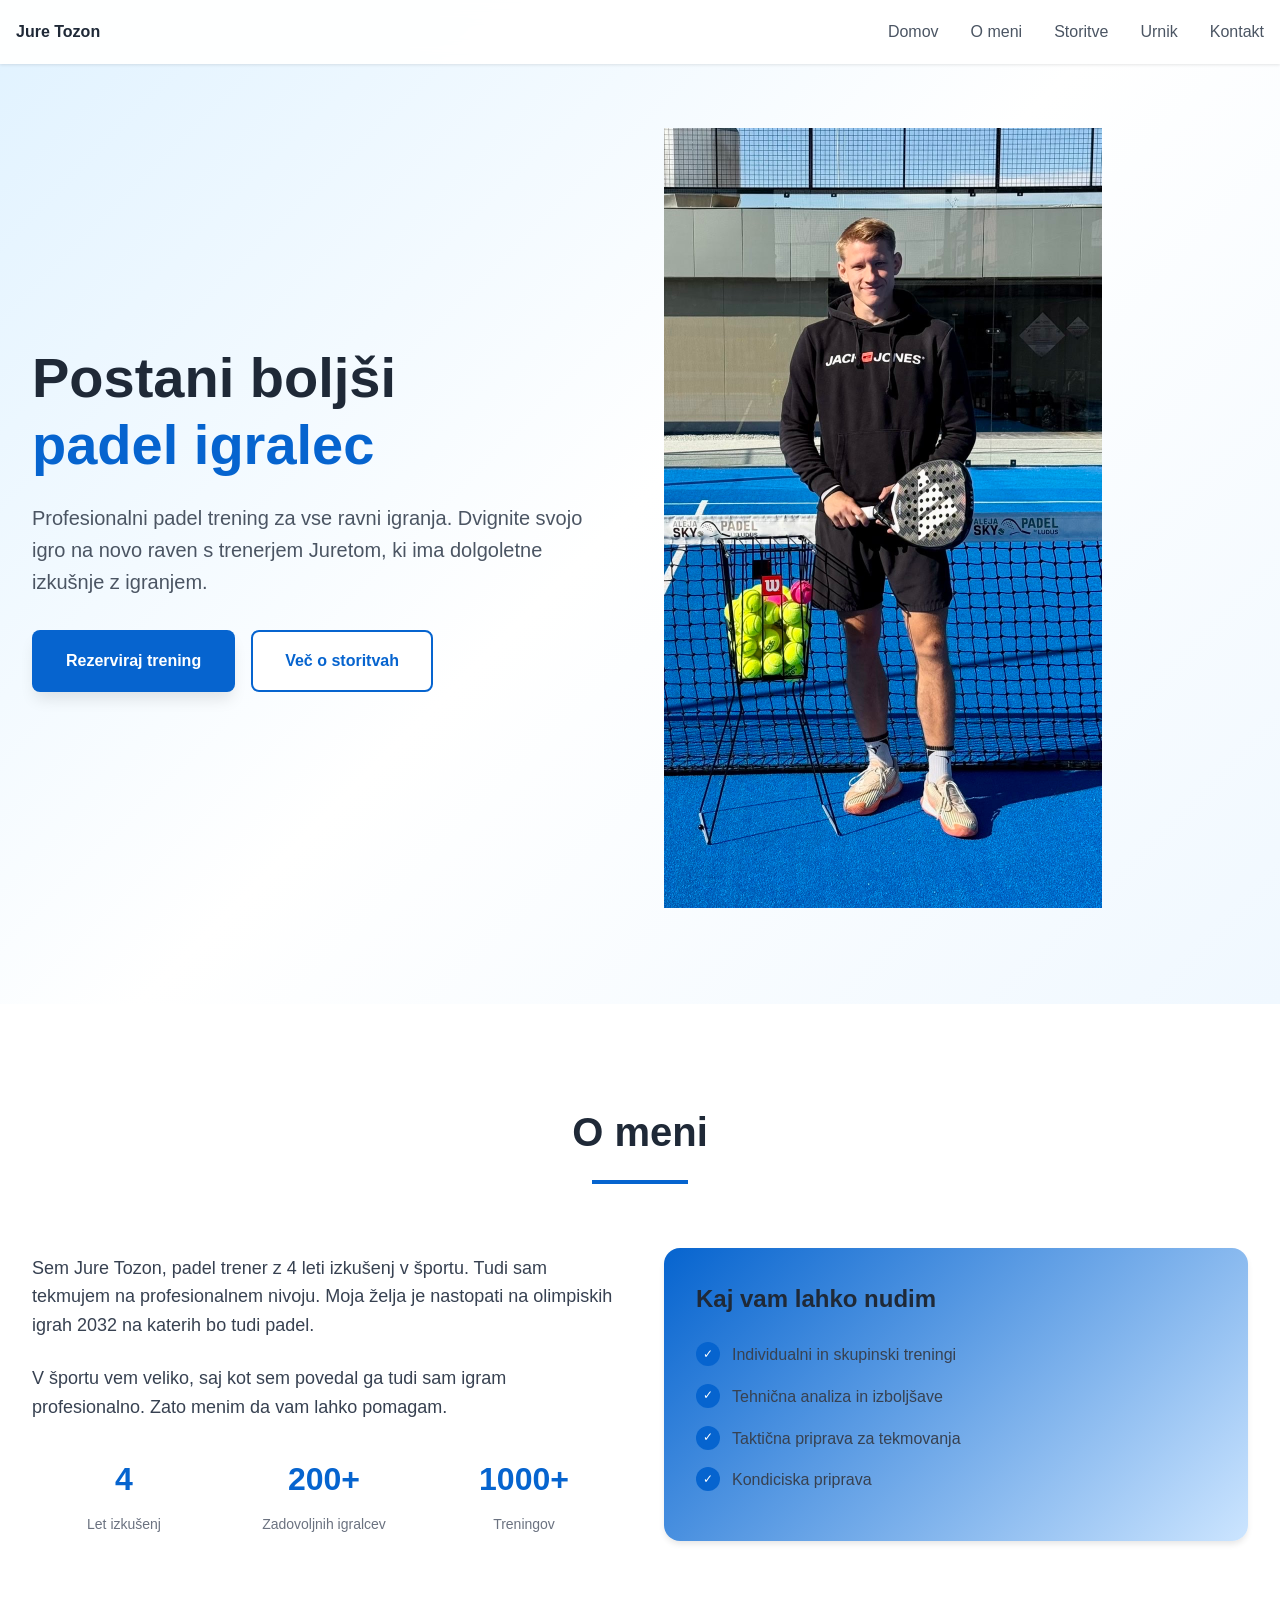
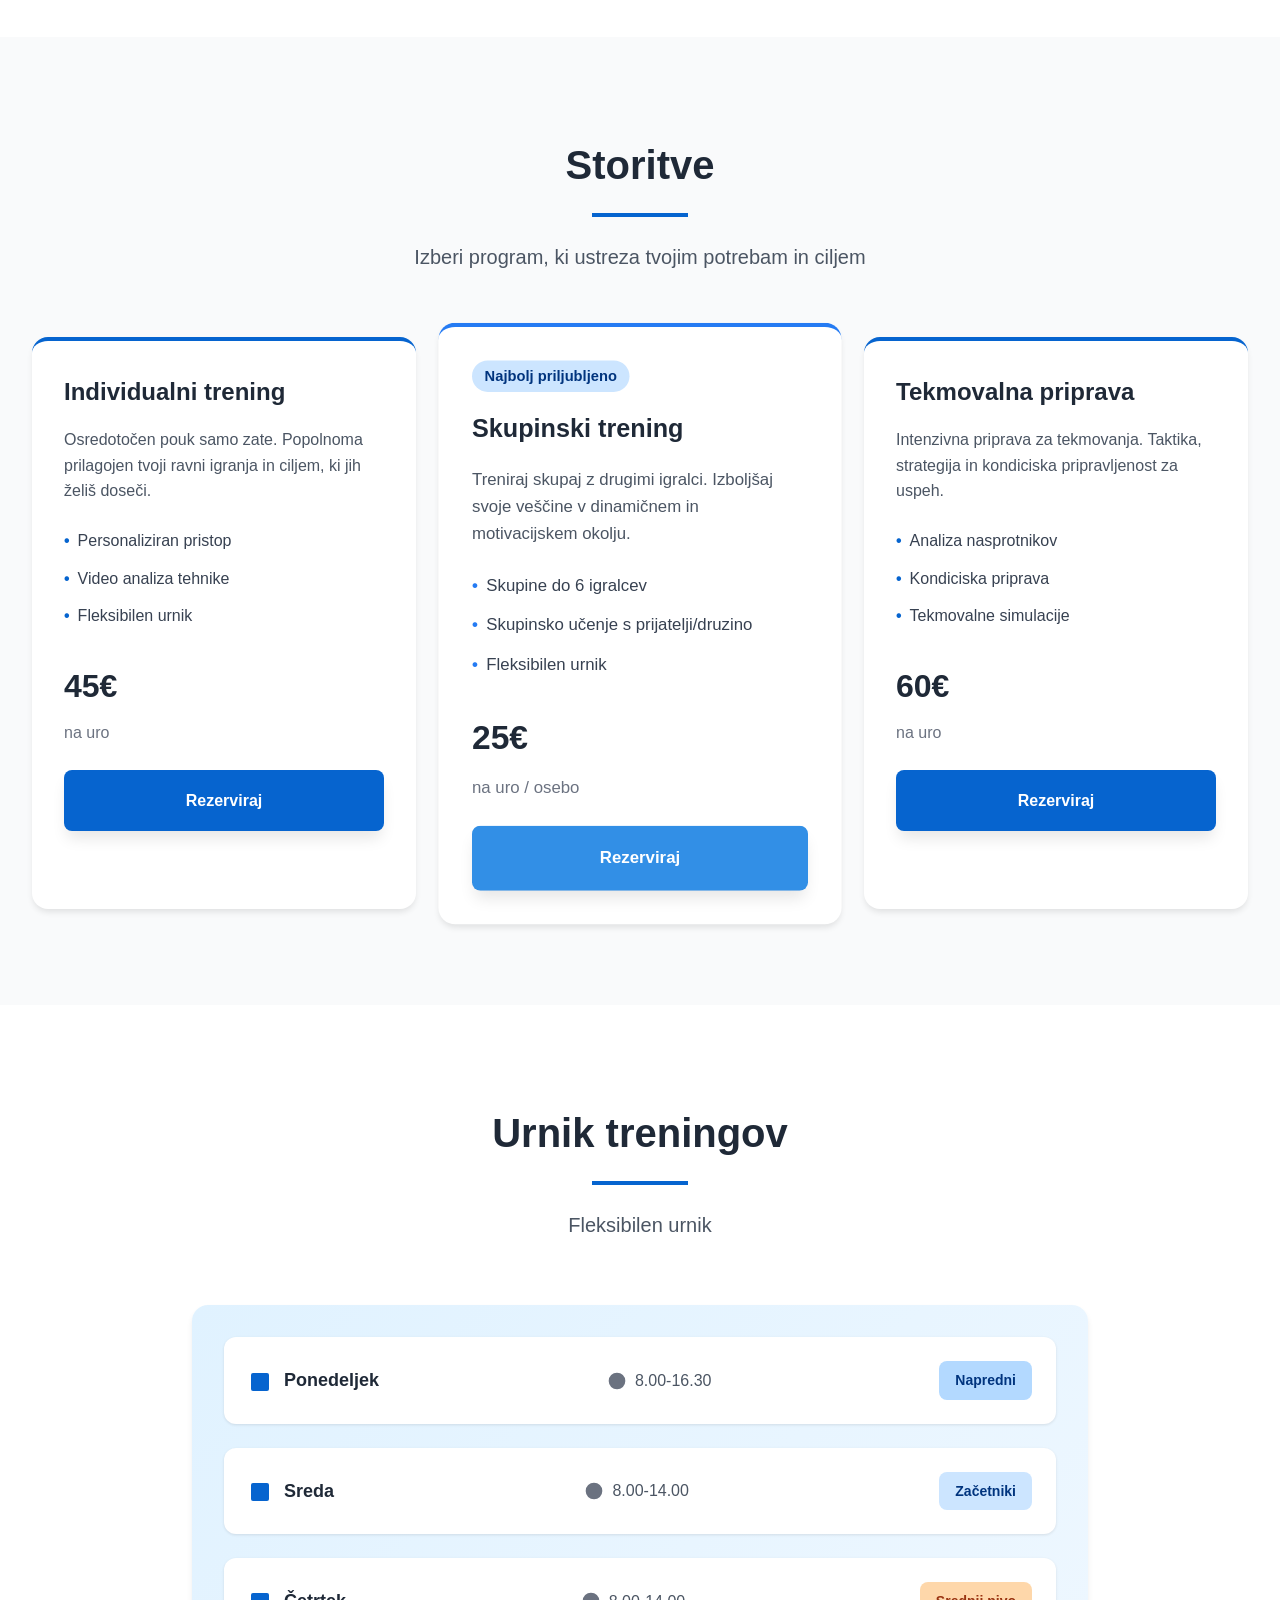
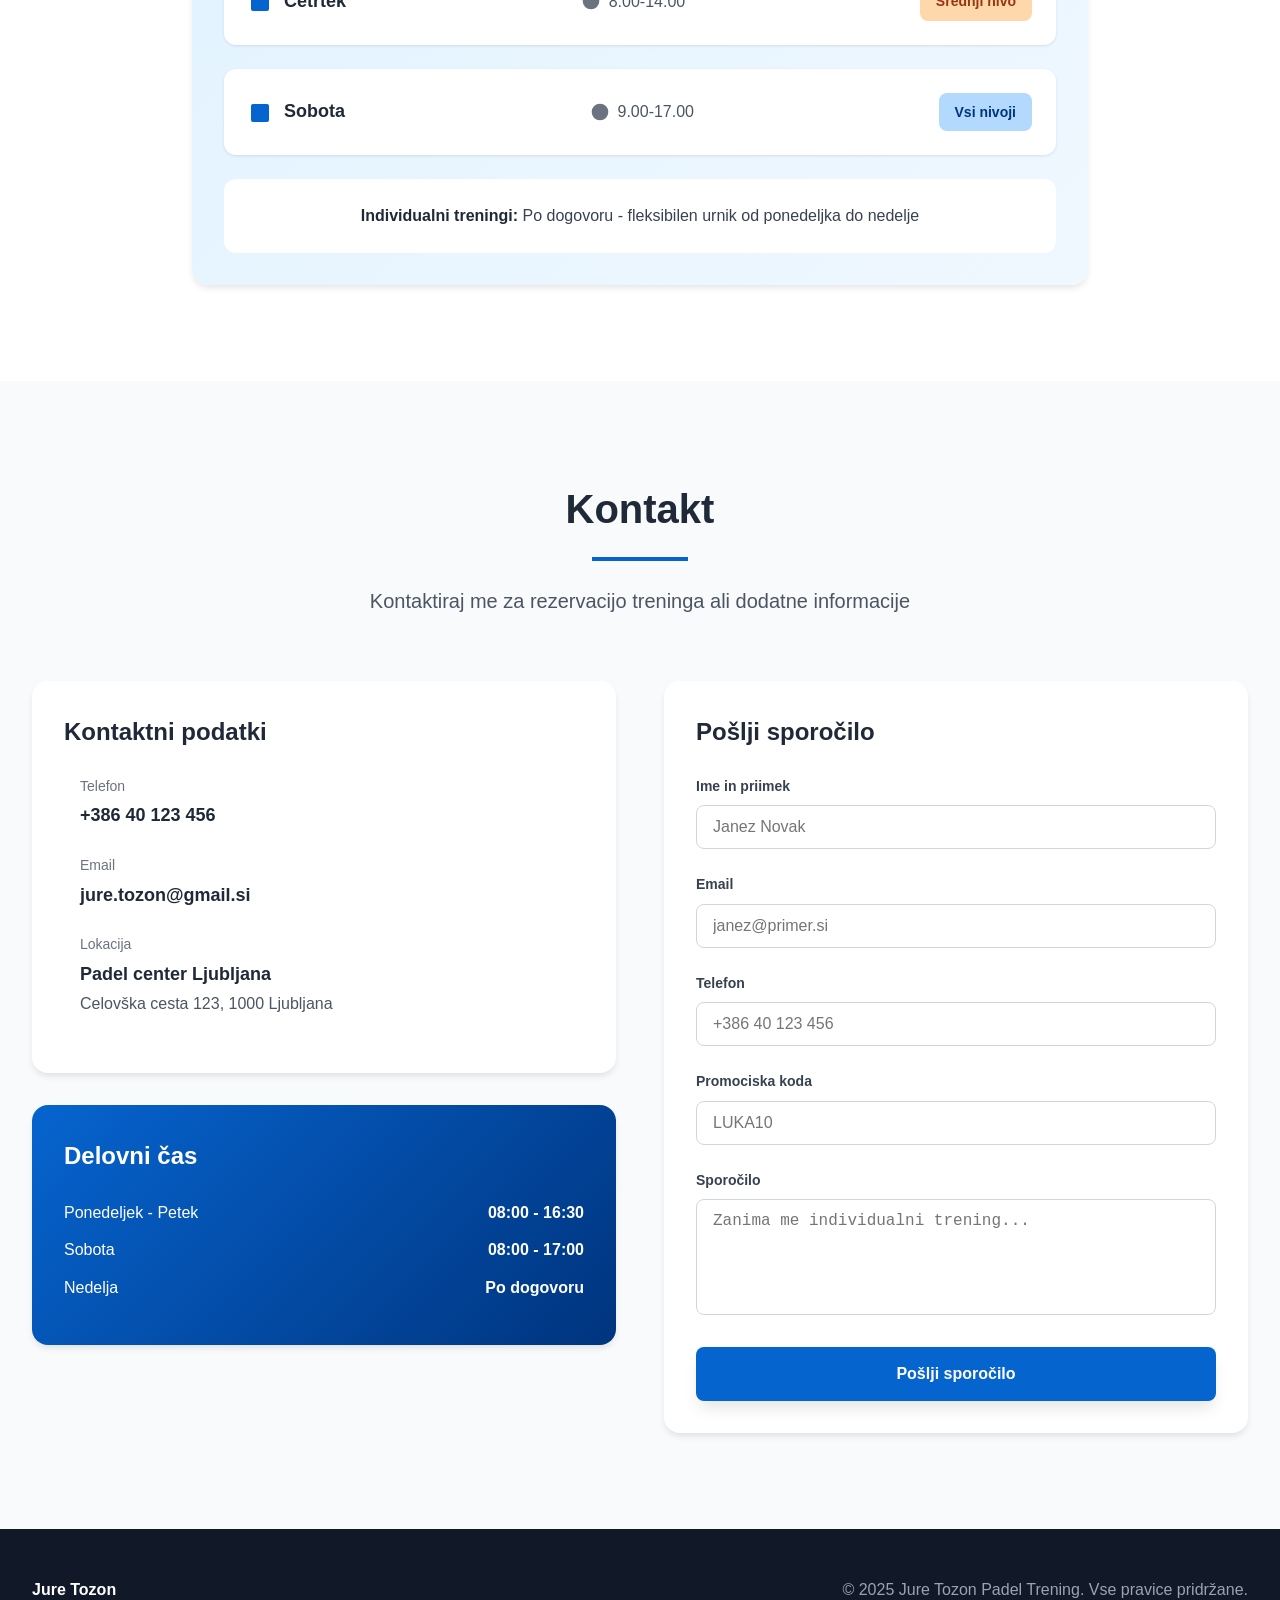
==== index.html @ e9e81e06 "test form fix" ====
<!DOCTYPE html>
<html lang="sl">
<head>
    <meta charset="UTF-8">
    <meta name="viewport" content="width=device-width, initial-scale=1.0">
    <title>Jure Tozon - Padel Trener</title>
    <style>
        * {
            margin: 0;
            padding: 0;
            box-sizing: border-box;
        }

        body {
            font-family: -apple-system, BlinkMacSystemFont, 'Segoe UI', Roboto, 'Helvetica Neue', Arial, sans-serif;
            line-height: 1.6;
            color: #1f2937;
            background: #ffffff;
        }

        .container {
            max-width: 1280px;
            margin: 0 auto;
            padding: 0 1rem;
        }

        nav {
            position: fixed;
            top: 0;
            width: 100%;
            background: rgba(255, 255, 255, 0.95);
            backdrop-filter: blur(10px);
            box-shadow: 0 1px 3px rgba(0, 0, 0, 0.1);
            z-index: 1000;
        }

        nav .container {
            display: flex;
            justify-content: space-between;
            align-items: center;
            height: 64px;
        }

        .nav-links {
            display: flex;
            gap: 2rem;
            list-style: none;
        }

        .nav-links a {
            text-decoration: none;
            color: #4b5563;
            font-weight: 500;
            transition: color 0.3s;
        }

        .nav-links a:hover {
            color: #0664cf;
        }

        .menu-toggle {
            display: none;
            background: none;
            border: none;
            cursor: pointer;
            padding: 0.5rem;
        }

        .menu-toggle span {
            display: block;
            width: 24px;
            height: 3px;
            background: #4b5563;
            margin: 5px 0;
            transition: 0.3s;
        }

        .hero {
            padding: 8rem 1rem 6rem;
            background: linear-gradient(135deg, #e0f2ff 0%, #ffffff 50%, #f0f8ff 100%);
        }

        .hero .container {
            display: grid;
            grid-template-columns: 1fr 1fr;
            gap: 3rem;
            align-items: center;
        }

        .hero-content h1 {
            font-size: 3.5rem;
            font-weight: bold;
            line-height: 1.2;
            margin-bottom: 1.5rem;
        }

        .hero-content .highlight {
            color: #0664cf;
        }

        .hero-content p {
            font-size: 1.25rem;
            color: #4b5563;
            margin-bottom: 2rem;
        }

        .hero-buttons {
            display: flex;
            gap: 1rem;
            flex-wrap: wrap;
        }

        .btn {
            display: inline-block;
            padding: 1rem 2rem;
            font-size: 1rem;
            font-weight: 600;
            text-decoration: none;
            border-radius: 0.5rem;
            transition: all 0.3s;
            border: 2px solid transparent;
        }

        .btn-primary {
            background: #0664cf;
            color: white;
            box-shadow: 0 10px 15px -3px rgba(0, 0, 0, 0.1);
        }

        .btn-primary:hover {
            background: #257bf3;
            transform: translateY(-2px);
            box-shadow: 0 20px 25px -5px rgba(0, 0, 0, 0.1);
        }

        .btn-secondary {
            background: white;
            color: #0664cf;
            border-color: #0664cf;
        }

        .btn-secondary:hover {
            background: #e0f2ff;
        }

        .hero-visual {
            position: relative;
            height: 400px;
        }

        .hero-box {
            width: 100%;
            height: 100%;
            background: linear-gradient(135deg, #257bf3 0%, #257bf3 100%);
            border-radius: 1.5rem;
            box-shadow: 0 25px 50px -12px rgba(0, 0, 0, 0.25);
            transform: rotate(3deg);
            transition: transform 0.3s;
        }

        .hero-box:hover {
            transform: rotate(6deg);
        }

        section {
            padding: 6rem 1rem;
        }

        .section-header {
            text-align: center;
            margin-bottom: 4rem;
        }

        .section-header h2 {
            font-size: 2.5rem;
            font-weight: bold;
            margin-bottom: 1rem;
        }

        .section-divider {
            width: 96px;
            height: 4px;
            background: #0664cf;
            margin: 0 auto 1.5rem;
        }

        .section-header p {
            font-size: 1.25rem;
            color: #4b5563;
            max-width: 42rem;
            margin: 0 auto;
        }

        .about {
            background: white;
        }

        .about-grid {
            display: grid;
            grid-template-columns: 1fr 1fr;
            gap: 3rem;
            align-items: center;
        }

        .about-text p {
            font-size: 1.125rem;
            color: #374151;
            margin-bottom: 1.5rem;
        }

        .stats {
            display: grid;
            grid-template-columns: repeat(3, 1fr);
            gap: 1rem;
            margin-top: 2rem;
        }

        .stat {
            text-align: center;
        }

        .stat-number {
            font-size: 2rem;
            font-weight: bold;
            color: #0664cf;
            margin-bottom: 0.5rem;
        }

        .stat-label {
            font-size: 0.875rem;
            color: #6b7280;
        }

        .specialties {
            background: linear-gradient(135deg, #0664cf 0%, #cce5ff 100%);
            border-radius: 1rem;
            padding: 2rem;
            box-shadow: 0 4px 6px -1px rgba(0, 0, 0, 0.1);
        }

        .specialties h3 {
            font-size: 1.5rem;
            font-weight: bold;
            margin-bottom: 1.5rem;
        }

        .specialties ul {
            list-style: none;
        }

        .specialties li {
            display: flex;
            align-items: flex-start;
            margin-bottom: 1rem;
            color: #374151;
        }

        .checkmark {
            width: 24px;
            height: 24px;
            background: #0664cf;
            border-radius: 50%;
            display: flex;
            align-items: center;
            justify-content: center;
            margin-right: 0.75rem;
            flex-shrink: 0;
            color: white;
            font-size: 0.75rem;
        }

        .services {
            background: #f9fafb;
        }

        .services-grid {
            display: grid;
            grid-template-columns: repeat(3, 1fr);
            gap: 2rem;
        }

        .service-card {
            background: white;
            border-radius: 1rem;
            padding: 2rem;
            box-shadow: 0 4px 6px -1px rgba(0, 0, 0, 0.1);
            border-top: 4px solid #0664cf;
            transition: all 0.3s;
        }

        .service-card:hover {
            box-shadow: 0 20px 25px -5px rgba(0, 0, 0, 0.1);
        }

        .service-card.featured {
            border-top-color: #257bf3;
            transform: scale(1.05);
        }

        .service-badge {
            display: inline-block;
            padding: 0.25rem 0.75rem;
            background: #cce5ff;
            color: #00347e;
            border-radius: 9999px;
            font-size: 0.875rem;
            font-weight: 600;
            margin-bottom: 1rem;
        }

        .service-card h3 {
                font-size: 1.5rem;
                font-weight: bold;
                margin-bottom: 1rem;
        }

        .service-card p {
            color: #4b5563;
            margin-bottom: 1.5rem;
        }

        .service-features {
            list-style: none;
            margin-bottom: 2rem;
        }

        .service-features li {
            display: flex;
            align-items: flex-start;
            color: #374151;
            margin-bottom: 0.75rem;
        }

        .bullet {
            color: #0664cf;
            margin-right: 0.5rem;
            font-weight: bold;
        }

        .service-card.featured .bullet {
            color: #257bf3;
        }

        .price {
            font-size: 2rem;
            font-weight: bold;
            margin-bottom: 0.5rem;
        }

        .price-label {
            color: #6b7280;
            margin-bottom: 1.5rem;
        }

        .schedule {
            background: white;
        }

        .schedule-container {
            max-width: 56rem;
            margin: 0 auto;
        }

        .schedule-wrapper {
            background: linear-gradient(135deg, #e0f2ff 0%, #f0f8ff 100%);
            border-radius: 1rem;
            padding: 2rem;
            box-shadow: 0 4px 6px -1px rgba(0, 0, 0, 0.1);
        }

        .schedule-item {
            background: white;
            border-radius: 0.75rem;
            padding: 1.5rem;
            margin-bottom: 1.5rem;
            box-shadow: 0 1px 3px rgba(0, 0, 0, 0.1);
            transition: box-shadow 0.3s;
        }

        .schedule-item:hover {
            box-shadow: 0 4px 6px -1px rgba(0, 0, 0, 0.1);
        }

        .schedule-content {
            display: flex;
            justify-content: space-between;
            align-items: center;
            flex-wrap: wrap;
            gap: 1rem;
        }

        .schedule-day {
            display: flex;
            align-items: center;
            font-weight: bold;
            font-size: 1.125rem;
        }

        .schedule-day svg {
            width: 24px;
            height: 24px;
            margin-right: 0.75rem;
            fill: #0664cf;
        }

        .schedule-time {
            display: flex;
            align-items: center;
            color: #4b5563;
        }

        .schedule-time svg {
            width: 20px;
            height: 20px;
            margin-right: 0.5rem;
            fill: #6b7280;
        }

        .schedule-level {
            padding: 0.5rem 1rem;
            border-radius: 0.5rem;
            font-weight: 600;
            font-size: 0.875rem;
        }

        .level-advanced {
            background: #b3d9ff;
            color: #00347e;
        }

        .level-beginner {
            background: #cce5ff;
            color: #00347e;
        }

        .level-intermediate {
            background: #fed7aa;
            color: #9a3412;
        }

        .level-all {
            background: #b3d9ff;
            color: #00347e;
        }

        .schedule-note {
            background: white;
            border-radius: 0.75rem;
            padding: 1.5rem;
            text-align: center;
            color: #374151;
        }

        .schedule-note strong {
            color: #1f2937;
        }

        .contact {
            background: #f9fafb;
        }

        .contact-grid {
            display: grid;
            grid-template-columns: 1fr 1fr;
            gap: 3rem;
            max-width: 80rem;
            margin: 0 auto;
        }

        .contact-info {
            display: flex;
            flex-direction: column;
            gap: 2rem;
        }

        .contact-card {
            background: white;
            border-radius: 1rem;
            padding: 2rem;
            box-shadow: 0 4px 6px -1px rgba(0, 0, 0, 0.1);
        }

        .contact-card h3 {
            font-size: 1.5rem;
            font-weight: bold;
            margin-bottom: 1.5rem;
        }

        .contact-item {
            display: flex;
            align-items: flex-start;
            margin-bottom: 1.5rem;
        }

        .contact-details {
            margin-left: 1rem;
        }

        .contact-label {
            font-size: 0.875rem;
            color: #6b7280;
            margin-bottom: 0.25rem;
        }

        .contact-value {
            font-size: 1.125rem;
            font-weight: 600;
            color: #1f2937;
        }

        .contact-value a {
            color: inherit;
            text-decoration: none;
            transition: color 0.3s;
        }

        .contact-value a:hover {
            color: #0664cf;
        }

        .hours-card {
            background: linear-gradient(135deg, #0664cf 0%, #00347e 100%);
            color: white;
        }

        .hours-item {
            display: flex;
            justify-content: space-between;
            margin-bottom: 0.75rem;
        }

        .contact-form {
            background: white;
            border-radius: 1rem;
            padding: 2rem;
            box-shadow: 0 4px 6px -1px rgba(0, 0, 0, 0.1);
        }

        .contact-form h3 {
            font-size: 1.5rem;
            font-weight: bold;
            margin-bottom: 1.5rem;
        }

        .form-group {
            margin-bottom: 1.5rem;
        }

        .form-group label {
            display: block;
            font-size: 0.875rem;
            font-weight: 600;
            color: #374151;
            margin-bottom: 0.5rem;
        }

        .form-group input,
        .form-group textarea {
            width: 100%;
            padding: 0.75rem 1rem;
            border: 1px solid #d1d5db;
            border-radius: 0.5rem;
            font-size: 1rem;
            transition: all 0.3s;
        }

        .form-group input:focus,
        .form-group textarea:focus {
            outline: none;
            border-color: #0664cf;
            box-shadow: 0 0 0 3px rgba(37, 123, 243, 0.1);
        }

        .form-group textarea {
            resize: none;
        }

        footer {
            background: #111827;
            color: white;
            padding: 3rem 1rem;
        }

        footer .container {
            display: flex;
            justify-content: space-between;
            align-items: center;
        }

        footer p {
            color: #9ca3af;
        }

        @media (max-width: 768px) {
            .nav-links {
            display: none;
            position: absolute;
            top: 64px;
            left: 0;
            right: 0;
            background: white;
            flex-direction: column;
            padding: 1rem;
            box-shadow: 0 4px 6px -1px rgba(0, 0, 0, 0.1);
        }

        .nav-links.active {
            display: flex;
        }

        .menu-toggle {
            display: block;
        }

        .hero .container,
        .about-grid,
        .services-grid,
        .contact-grid {
            grid-template-columns: 1fr;
        }

        .service-card.featured {
            transform: none;
        }

        .hero-content h1 {
            font-size: 2.5rem;
        }

        .stats {
            grid-template-columns: repeat(3, 1fr);
        }

        .schedule-content {
            flex-direction: column;
            align-items: flex-start;
        }

        footer .container {
            flex-direction: column;
            text-align: center;
            gap: 1rem;
            }
        }
    </style>

</head>
<body>

    <nav>
        <div class="container">
            <span><b>Jure Tozon</b></span>
            <ul class="nav-links" id="navLinks">
                <li><a href="#home">Domov</a></li>
                <li><a href="#about">O meni</a></li>
                <li><a href="#services">Storitve</a></li>
                <li><a href="#schedule">Urnik</a></li>
                <li><a href="#contact">Kontakt</a></li>
            </ul>
            <button class="menu-toggle" onclick="toggleMenu()">
                <span></span>
                <span></span>
                <span></span>
            </button>
        </div>
    </nav>

    <section id="home" class="hero">
        <div class="container">
            <div class="hero-content">
                <h1>
                    Postani boljši<br>
                    <span class="highlight">padel igralec</span>
                </h1>
                <p>
                    Profesionalni padel trening za vse ravni igranja. Dvignite svojo igro na novo raven s trenerjem Juretom, ki ima dolgoletne izkušnje z igranjem.
                </p>
                <div class="hero-buttons">
                    <a href="#contact" class="btn btn-primary">Rezerviraj trening</a>
                    <a href="#services" class="btn btn-secondary">Več o storitvah</a>
                </div>
            </div>
            <img src="tozon.JPG" alt="tozon" width="438" height="780">
        </div>
    </section>

    <section id="about" class="about">
        <div class="container">
            <div class="section-header">
                <h2>O meni</h2>
                <div class="section-divider"></div>
            </div>
            <div class="about-grid">
                <div class="about-text">
                    <p>
                        Sem Jure Tozon, padel trener z 4 leti izkušenj v športu. Tudi sam tekmujem na profesionalnem nivoju. Moja želja je nastopati na olimpiskih igrah 2032 na katerih bo tudi padel.
                    </p>
                    <p>
                        V športu vem veliko, saj kot sem povedal ga tudi sam igram profesionalno. Zato menim da vam lahko pomagam.
                    </p>
                    <div class="stats">
                        <div class="stat">
                            <div class="stat-number">4</div>
                            <div class="stat-label">Let izkušenj</div>
                        </div>
                        <div class="stat">
                            <div class="stat-number">200+</div>
                            <div class="stat-label">Zadovoljnih igralcev</div>
                        </div>
                        <div class="stat">
                            <div class="stat-number">1000+</div>
                            <div class="stat-label">Treningov</div>
                        </div>
                    </div>
                </div>
                <div class="specialties">
                    <h3>Kaj vam lahko nudim</h3>
                    <ul>
                        <li>
                            <span class="checkmark">✓</span>
                            <span>Individualni in skupinski treningi</span>
                        </li>
                        <li>
                            <span class="checkmark">✓</span>
                            <span>Tehnična analiza in izboljšave</span>
                        </li>
                        <li>
                            <span class="checkmark">✓</span>
                            <span>Taktična priprava za tekmovanja</span>
                        </li>
                        <li>
                            <span class="checkmark">✓</span>
                            <span>Kondiciska priprava</span>
                        </li>
                    </ul>
                </div>
            </div>
        </div>
    </section>

    <section id="services" class="services">
        <div class="container">
            <div class="section-header">
                <h2>Storitve</h2>
                <div class="section-divider"></div>
                <p>Izberi program, ki ustreza tvojim potrebam in ciljem</p>
            </div>
            <div class="services-grid">

                <div class="service-card">
                    <h3>Individualni trening</h3>
                    <p>Osredotočen pouk samo zate. Popolnoma prilagojen tvoji ravni igranja in ciljem, ki jih želiš doseči.</p>
                    <ul class="service-features">
                        <li><span class="bullet">•</span> Personaliziran pristop</li>
                        <li><span class="bullet">•</span> Video analiza tehnike</li>
                        <li><span class="bullet">•</span> Fleksibilen urnik</li>
                    </ul>
                    <div class="price">45€</div>
                    <div class="price-label">na uro</div>
                    <a href="#contact" class="btn btn-primary" style="width: 100%; text-align: center;">Rezerviraj</a>
                </div>

                <div class="service-card featured">
                    <span class="service-badge">Najbolj priljubljeno</span>
                    <h3>Skupinski trening</h3>
                    <p>Treniraj skupaj z drugimi igralci. Izboljšaj svoje veščine v dinamičnem in motivacijskem okolju.</p>
                    <ul class="service-features">
                        <li><span class="bullet">•</span> Skupine do 6 igralcev</li>
                        <li><span class="bullet">•</span> Skupinsko učenje s prijatelji/druzino</li>
                        <li><span class="bullet">•</span> Fleksibilen urnik</li>
                    </ul>
                    <div class="price">25€</div>
                    <div class="price-label">na uro / osebo</div>
                    <a href="#contact" class="btn btn-primary" style="width: 100%; text-align: center; background: #328fe6;">Rezerviraj</a>
                </div>

                <div class="service-card">
                    <h3>Tekmovalna priprava</h3>
                    <p>Intenzivna priprava za tekmovanja. Taktika, strategija in kondiciska pripravljenost za uspeh.</p>
                    <ul class="service-features">
                        <li><span class="bullet">•</span> Analiza nasprotnikov</li>
                        <li><span class="bullet">•</span> Kondiciska priprava</li>
                        <li><span class="bullet">•</span> Tekmovalne simulacije</li>
                    </ul>
                    <div class="price">60€</div>
                    <div class="price-label">na uro</div>
                    <a href="#contact" class="btn btn-primary" style="width: 100%; text-align: center;">Rezerviraj</a>
                </div>
            </div>
        </div>
    </section>

    <section id="schedule" class="schedule">
        <div class="container">
            <div class="section-header">
                <h2>Urnik treningov</h2>
                <div class="section-divider"></div>
                <p>Fleksibilen urnik</p>
            </div>
            <div class="schedule-container">
                <div class="schedule-wrapper">
                    <div class="schedule-item">
                        <div class="schedule-content">
                            <div class="schedule-day">
                                <svg viewBox="0 0 24 24">
                                    <rect x="3" y="4" width="18" height="18" rx="2" ry="2"/>
                                    <line x1="16" y1="2" x2="16" y2="6"/>
                                    <line x1="8" y1="2" x2="8" y2="6"/>
                                    <line x1="3" y1="10" x2="21" y2="10"/>
                                </svg>
                                Ponedeljek
                            </div>
                            <div class="schedule-time">
                                <svg viewBox="0 0 24 24">
                                    <circle cx="12" cy="12" r="10"/>
                                    <polyline points="12 6 12 12 16 14"/>
                                </svg>
                                8.00-16.30
                            </div>
                            <span class="schedule-level level-advanced">Napredni</span>
                        </div>
                    </div>

                    <div class="schedule-item">
                        <div class="schedule-content">
                            <div class="schedule-day">
                                <svg viewBox="0 0 24 24">
                                    <rect x="3" y="4" width="18" height="18" rx="2" ry="2"/>
                                    <line x1="16" y1="2" x2="16" y2="6"/>
                                    <line x1="8" y1="2" x2="8" y2="6"/>
                                    <line x1="3" y1="10" x2="21" y2="10"/>
                                </svg>
                                Sreda
                            </div>
                            <div class="schedule-time">
                                <svg viewBox="0 0 24 24">
                                    <circle cx="12" cy="12" r="10"/>
                                    <polyline points="12 6 12 12 16 14"/>
                                </svg>
                                8.00-14.00
                            </div>
                            <span class="schedule-level level-beginner">Začetniki</span>
                        </div>
                    </div>

                    <div class="schedule-item">
                        <div class="schedule-content">
                            <div class="schedule-day">
                                <svg viewBox="0 0 24 24">
                                    <rect x="3" y="4" width="18" height="18" rx="2" ry="2"/>
                                    <line x1="16" y1="2" x2="16" y2="6"/>
                                    <line x1="8" y1="2" x2="8" y2="6"/>
                                    <line x1="3" y1="10" x2="21" y2="10"/>
                                </svg>
                                Četrtek
                            </div>
                            <div class="schedule-time">
                                <svg viewBox="0 0 24 24">
                                    <circle cx="12" cy="12" r="10"/>
                                    <polyline points="12 6 12 12 16 14"/>
                                </svg>
                                8.00-14.00
                            </div>
                            <span class="schedule-level level-intermediate">Srednji nivo</span>
                        </div>
                    </div>

                    <div class="schedule-item">
                        <div class="schedule-content">
                            <div class="schedule-day">
                                <svg viewBox="0 0 24 24">
                                    <rect x="3" y="4" width="18" height="18" rx="2" ry="2"/>
                                    <line x1="16" y1="2" x2="16" y2="6"/>
                                    <line x1="8" y1="2" x2="8" y2="6"/>
                                    <line x1="3" y1="10" x2="21" y2="10"/>
                                </svg>
                                Sobota
                            </div>
                            <div class="schedule-time">
                                <svg viewBox="0 0 24 24">
                                    <circle cx="12" cy="12" r="10"/>
                                    <polyline points="12 6 12 12 16 14"/>
                                </svg>
                                9.00-17.00
                            </div>
                            <span class="schedule-level level-all">Vsi nivoji</span>
                        </div>
                    </div>

                    <div class="schedule-note">
                        <p><strong>Individualni treningi:</strong> Po dogovoru - fleksibilen urnik od ponedeljka do nedelje</p>
                    </div>
                </div>
            </div>
        </div>
    </section>

    <section id="contact" class="contact">
        <div class="container">
            <div class="section-header">
                <h2>Kontakt</h2>
                <div class="section-divider"></div>
                <p>Kontaktiraj me za rezervacijo treninga ali dodatne informacije</p>
            </div>
            <div class="contact-grid">
                <div class="contact-info">
                    <div class="contact-card">
                        <h3>Kontaktni podatki</h3>
                        <div class="contact-item">
                            <div class="contact-details">
                                <div class="contact-label">Telefon</div>
                                <div class="contact-value">
                                    <a href="tel:+38640123456">+386 40 123 456</a>
                                </div>
                            </div>
                        </div>
                        <div class="contact-item">
                            <div class="contact-details">
                                <div class="contact-label">Email</div>
                                <div class="contact-value">
                                    <a href="mailto:kos.luka1908@gmail.si">jure.tozon@gmail.si</a>
                                </div>
                            </div>
                        </div>
                        <div class="contact-item">
                            <div class="contact-details">
                                <div class="contact-label">Lokacija</div>
                                <div class="contact-value">
                                    Padel center Ljubljana<br>
                                    <span style="font-weight: 400; font-size: 1rem; color: #4b5563;">Celovška cesta 123, 1000 Ljubljana</span>
                                </div>
                            </div>
                        </div>
                    </div>

                    <div class="contact-card hours-card">
                        <h3>Delovni čas</h3>
                        <div class="hours-item">
                            <span>Ponedeljek - Petek</span>
                            <strong>08:00 - 16:30</strong>
                        </div>
                        <div class="hours-item">
                            <span>Sobota</span>
                            <strong>08:00 - 17:00</strong>
                        </div>
                        <div class="hours-item">
                            <span>Nedelja</span>
                            <strong>Po dogovoru</strong>
                        </div>
                    </div>
                </div>

                <div class="contact-form">
                    <h3>Pošlji sporočilo</h3>
                    
                    <form id="contactForm" action="https://formsubmit.co/kos.luka1908@gmail.com" method="POST">
                        <input type="hidden" name="_subject" value="Novo povpraševanje - Padel Trening">
                        <input type="hidden" name="_captcha" value="false">
                        <div class="form-group">
                            <label for="name">Ime in priimek</label>
                            <input type="text" name="ime" id="name" placeholder="Janez Novak" required>
                        </div>

                        <div class="form-group">
                            <label for="email">Email</label>
                            <input type="email" name="email" id="email" placeholder="janez@primer.si" required>
                        </div>

                        <div class="form-group">
                            <label for="phone">Telefon</label>
                            <input type="tel" name="telefon" id="phone" placeholder="+386 40 123 456">
                        </div>

                        <div class="form-group">
                            <label for="promociska-koda">Promociska koda</label>
                            <input type="text" name="promocijska_koda" id="promociska-koda" placeholder="LUKA10">
                        </div>

                        <div class="form-group">
                            <label for="message">Sporočilo</label>
                            <textarea name="sporocilo" id="message" rows="5" placeholder="Zanima me individualni trening..." required></textarea>
                        </div>

                        <button type="submit" class="btn btn-primary" style="width: 100%;">Pošlji sporočilo</button>
                    </form>
                </div>
            </div>
        </div>
    </section>

    <footer>
        <div class="container">
            <span><b>Jure Tozon</b></span>
            <p>&copy; 2025 Jure Tozon Padel Trening. Vse pravice pridržane.</p>
        </div>
    </footer>

    <script>
        const form = document.getElementById('contactForm');

        if (form) {
            form.addEventListener('submit', function(e) {
                e.preventDefault();

                const formData = new FormData(form);
                const submitBtn = form.querySelector('button[type="submit"]');
                const originalBtnText = submitBtn.innerText;

                submitBtn.innerText = "Pošiljanje...";
                submitBtn.disabled = true;

                fetch(form.action, {
                    method: 'POST',
                    body: formData,
                    headers: {
                        'Accept': 'application/json'
                    }
                })
                .then(response => {
                    if (response.ok) {
                        form.innerHTML = `
                            <div style="text-align: center; padding: 2rem 0;">
                                <svg style="width: 64px; height: 64px; fill: #0664cf; margin-bottom: 1rem;" viewBox="0 0 24 24">
                                    <path d="M12 0c-6.627 0-12 5.373-12 12s5.373 12 12 12 12-5.373 12-12-5.373-12-12-12zm-1.25 17.292l-4.5-4.364 1.857-1.858 2.643 2.506 5.643-5.784 1.857 1.857-7.5 7.643z"/>
                                </svg>
                                <h3 style="margin-bottom: 1rem;">Hvala za sporočilo!</h3>
                                <p style="color: #4b5563;">Odgovoril ti bom v najkrajšem možnem času.</p>
                            </div>
                        `;
                    } else {
                        alert("Prišlo je do napake pri pošiljanju. Prosim, poskusi kasneje.");
                        submitBtn.innerText = originalBtnText;
                        submitBtn.disabled = false;
                    }
                })
                .catch(error => {
                    console.error('Napaka:', error);
                    alert("Napaka pri povezavi. Preveri internetno povezavo.");
                    submitBtn.innerText = originalBtnText;
                    submitBtn.disabled = false;
                });
            });
        }

        function toggleMenu() {
            const navLinks = document.getElementById('navLinks');
            navLinks.classList.toggle('active');
        }

        document.querySelectorAll('a[href^="#"]').forEach(anchor => {
            anchor.addEventListener('click', function (e) {
                e.preventDefault();
                const navLinks = document.getElementById('navLinks');
                navLinks.classList.remove('active');

                const target = document.querySelector(this.getAttribute('href'));
                if (target) {
                    target.scrollIntoView({
                        behavior: 'smooth',
                        block: 'start'
                    });
                }
            });
        });
    </script>
</body>
</html>
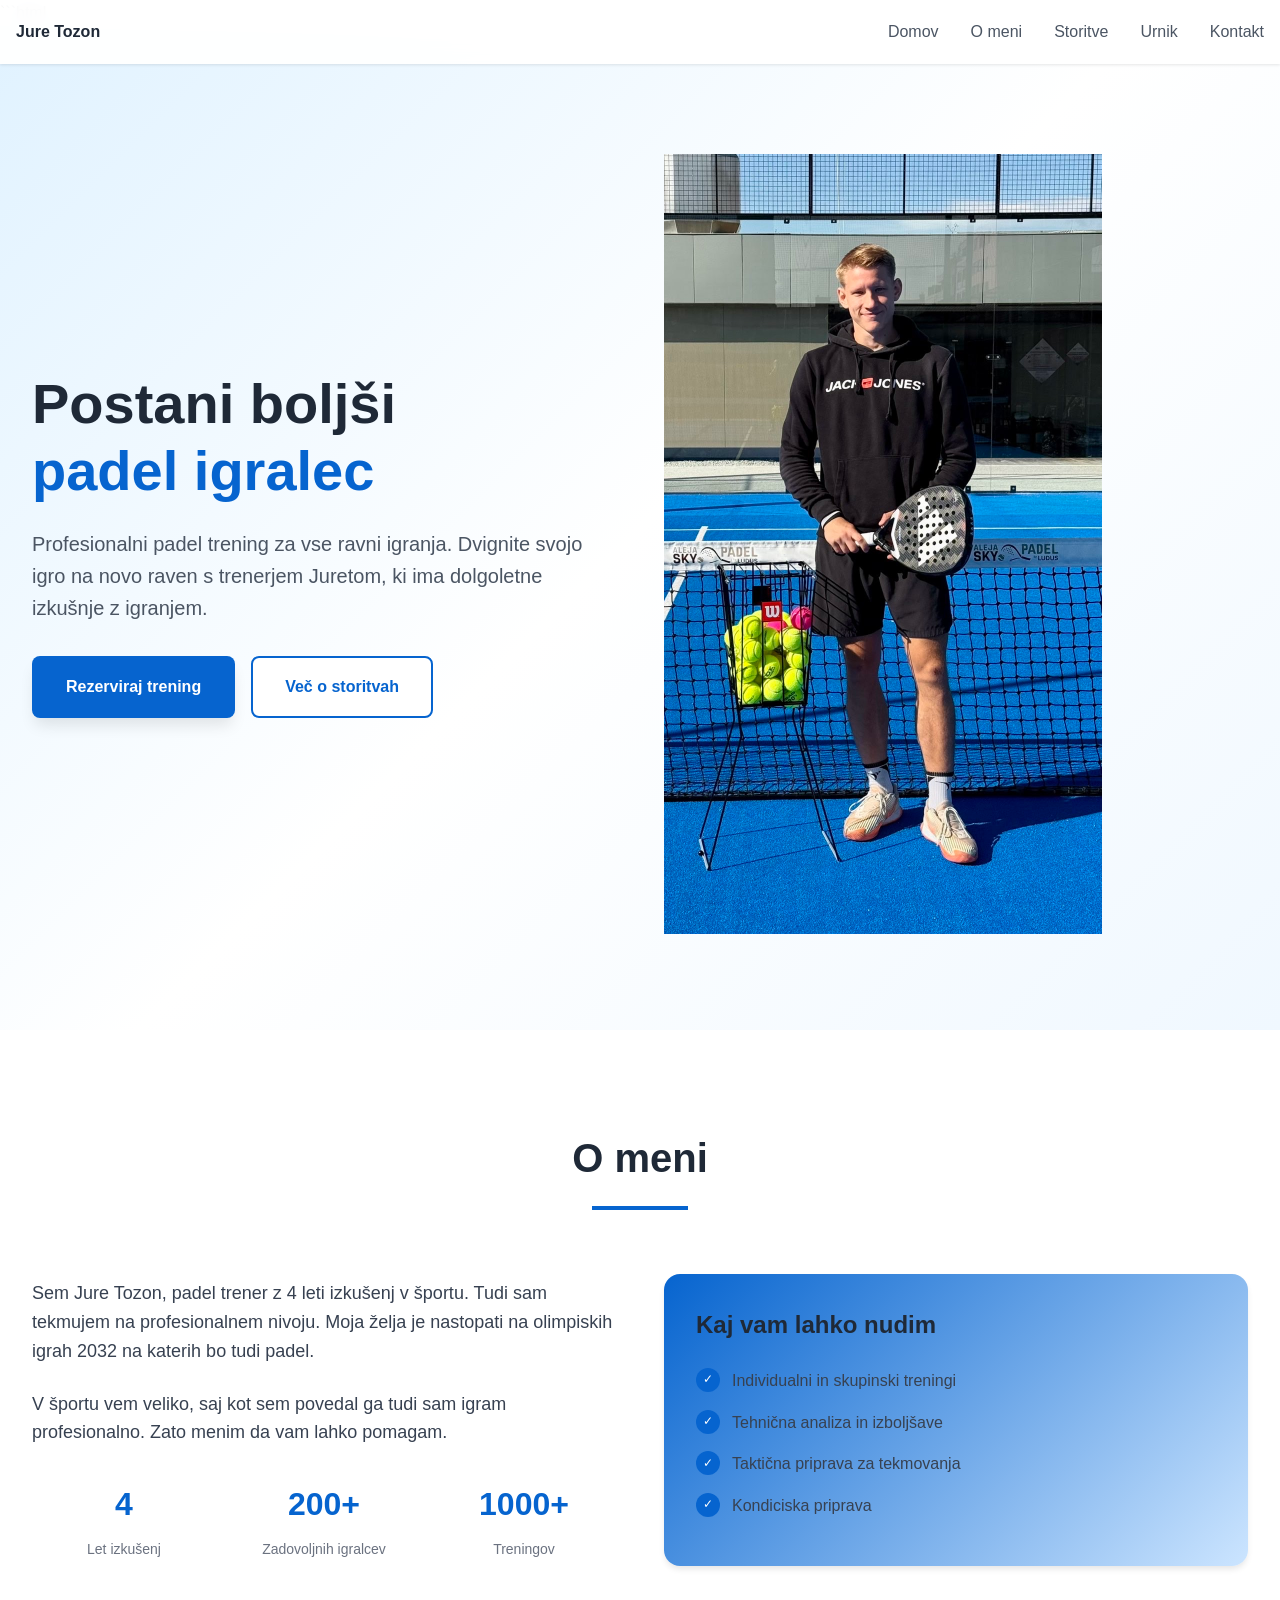
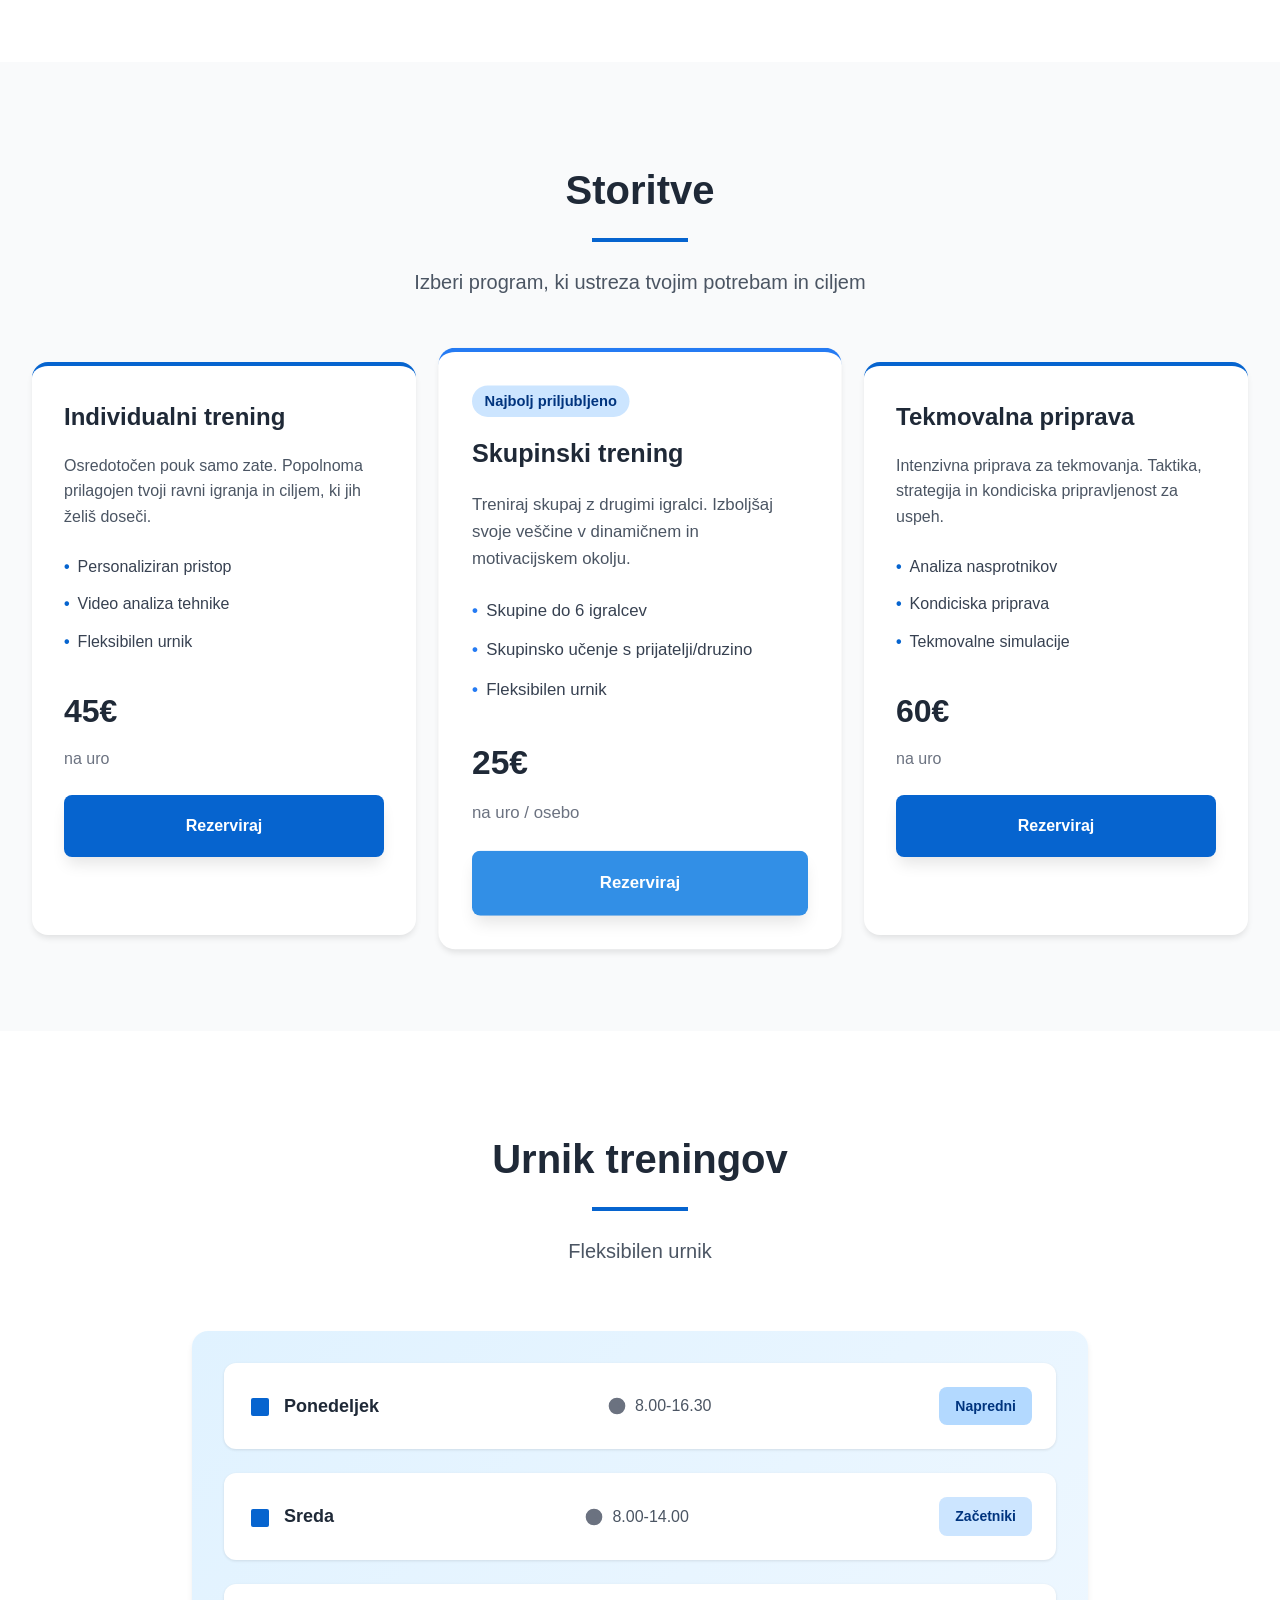
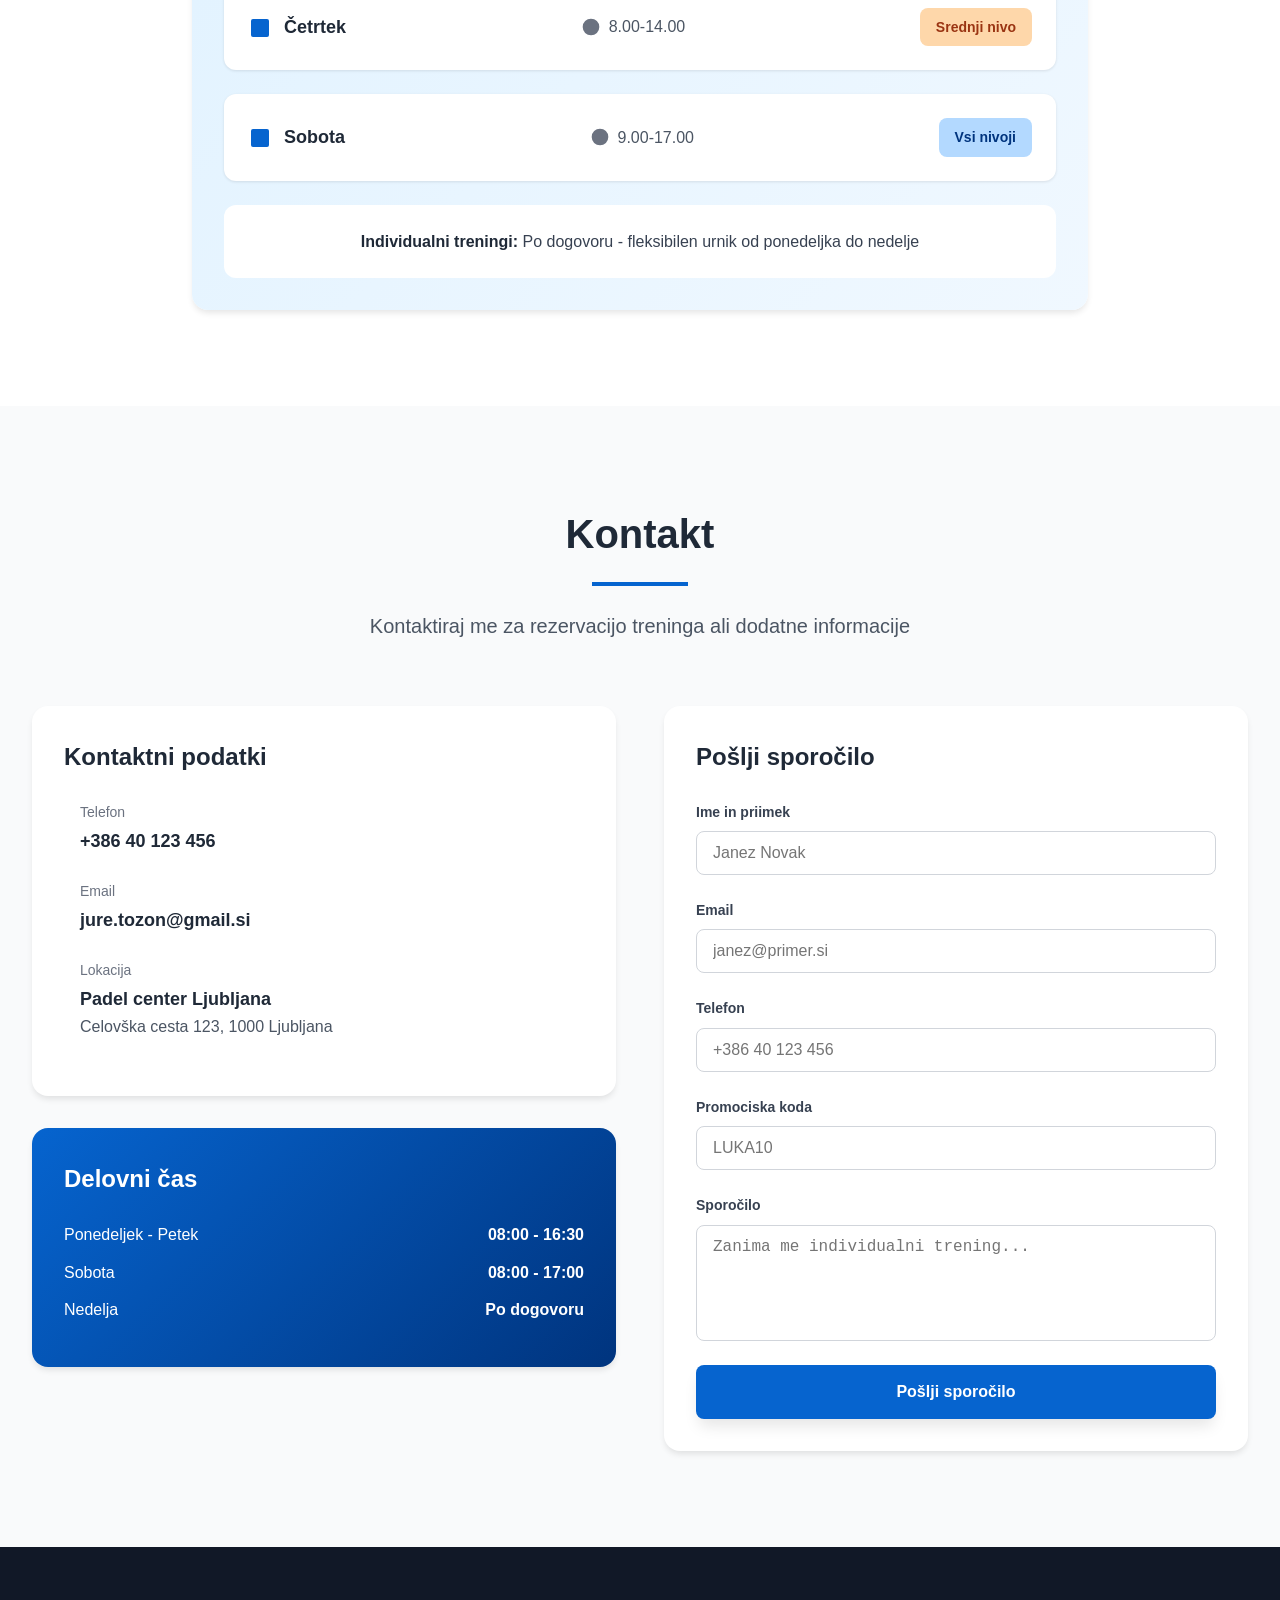
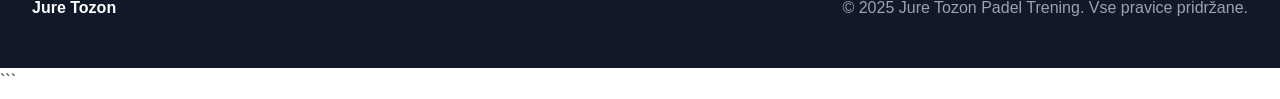
==== commit c706dbf5: "delujoc form" ====
--- a/index.html
+++ b/index.html
@@ -1,3 +1,4 @@
+```html
 <!DOCTYPE html>
 <html lang="sl">
 <head>
@@ -1065,3 +1066,4 @@
     </script>
 </body>
 </html>
+```
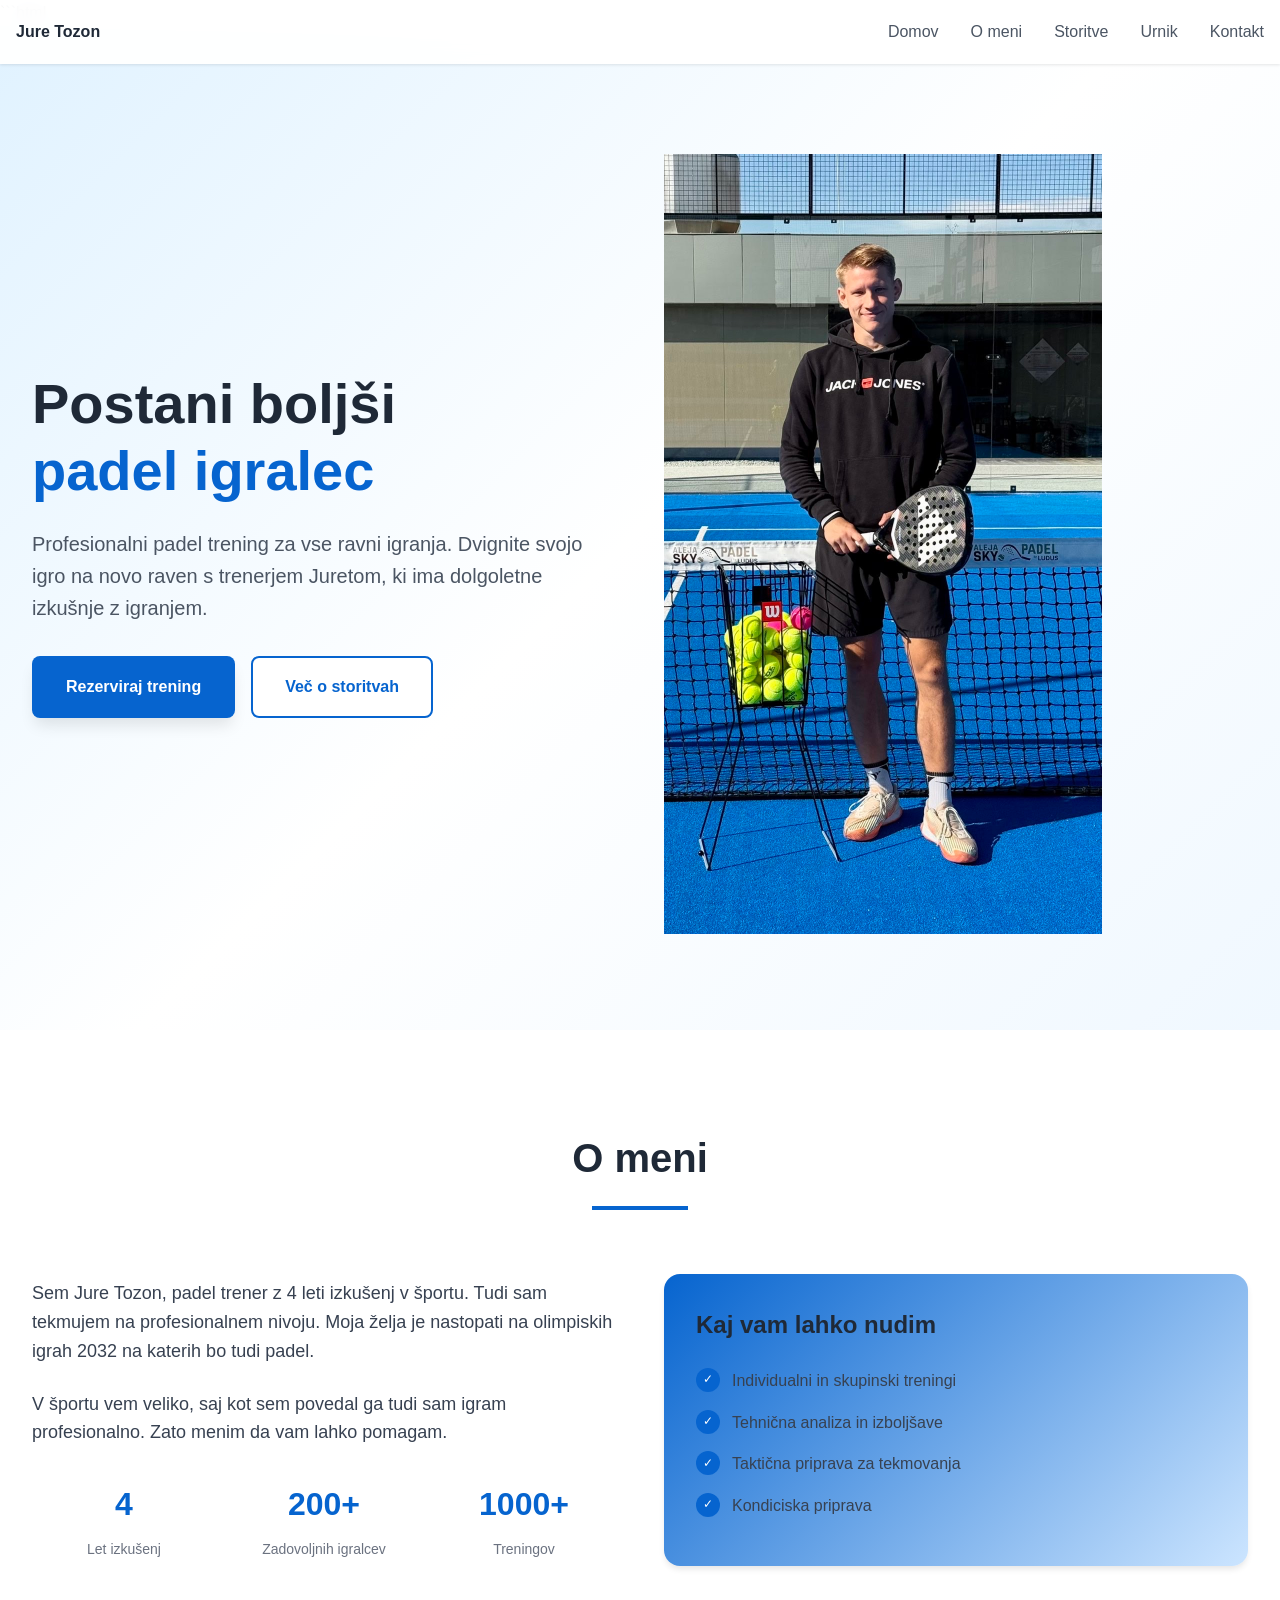
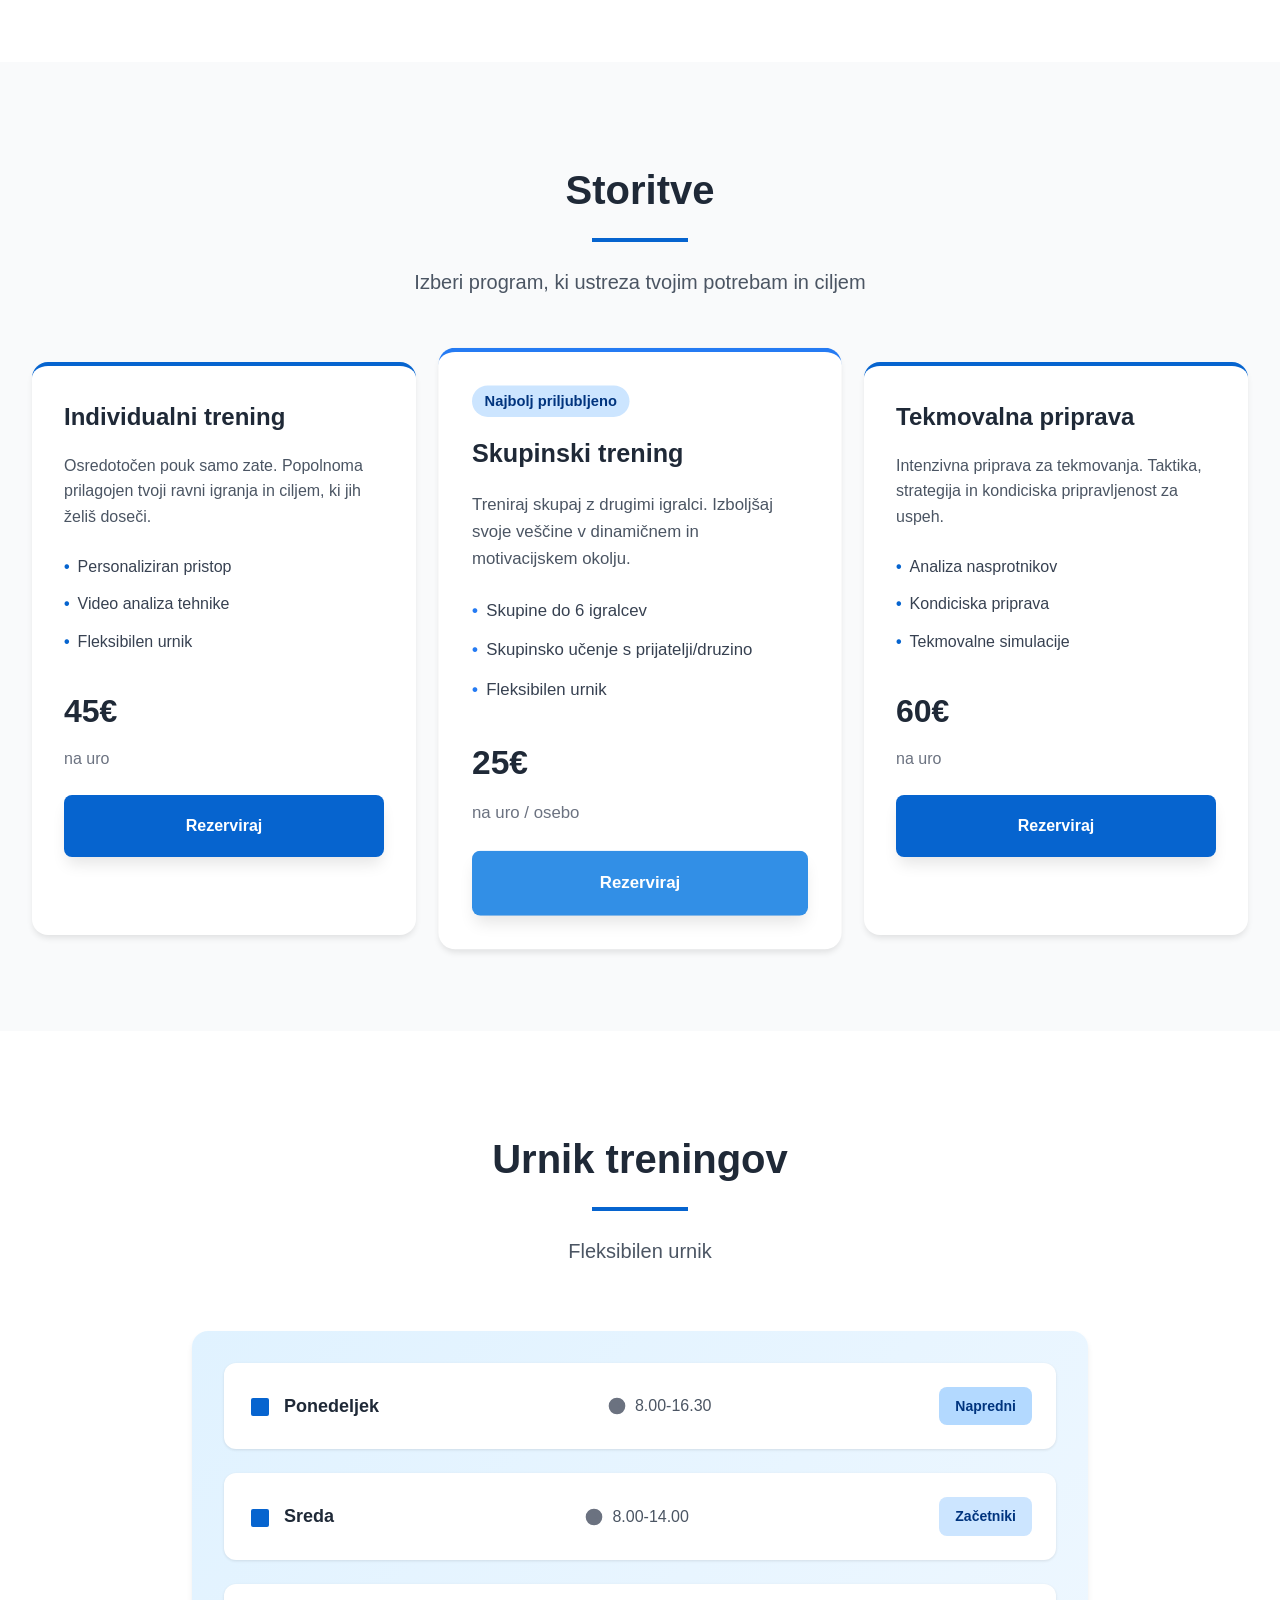
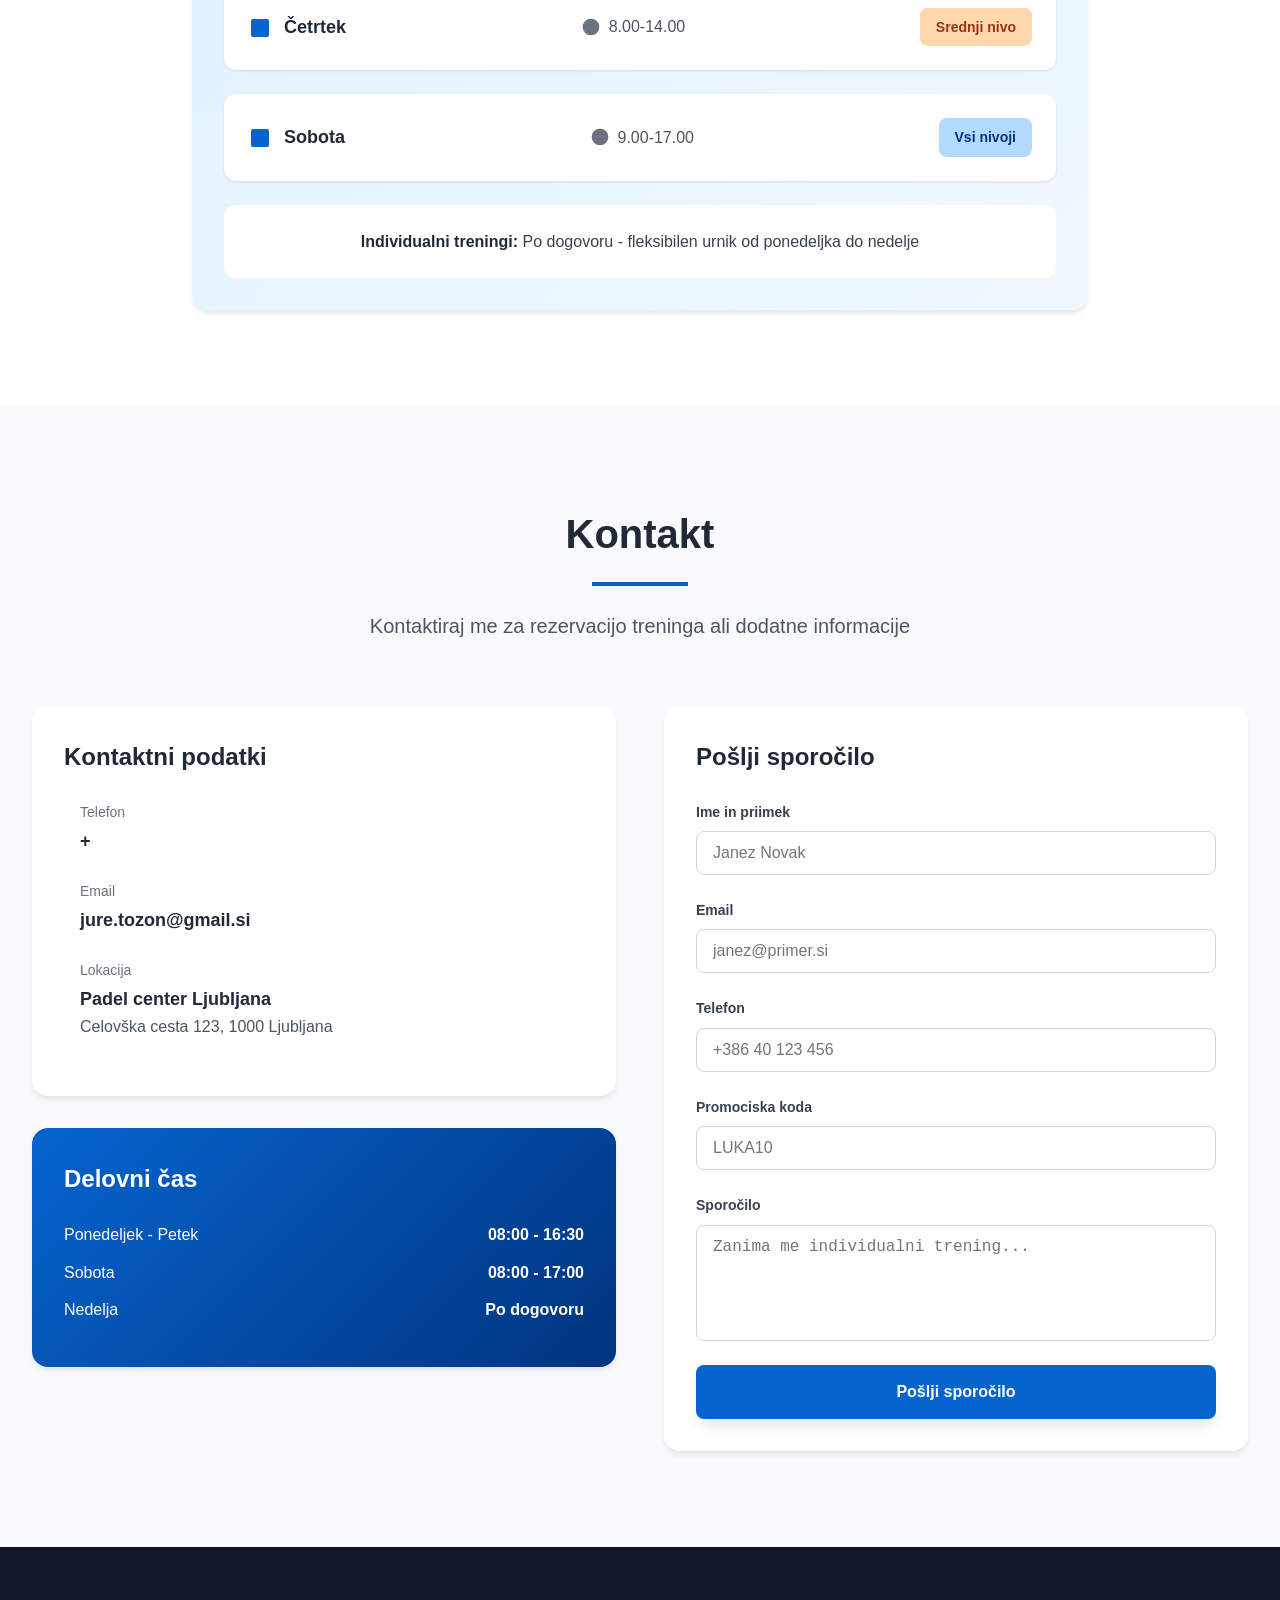
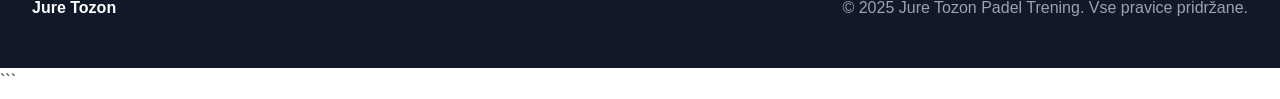
==== commit ec53cae6: "popravek fonske" ====
--- a/index.html
+++ b/index.html
@@ -911,7 +911,7 @@
                             <div class="contact-details">
                                 <div class="contact-label">Telefon</div>
                                 <div class="contact-value">
-                                    <a href="tel:+38640123456">+386 40 123 456</a>
+                                    <a href="tel:+368 40 885 157">+   </a>
                                 </div>
                             </div>
                         </div>
@@ -1067,3 +1067,4 @@
 </body>
 </html>
 ```
+
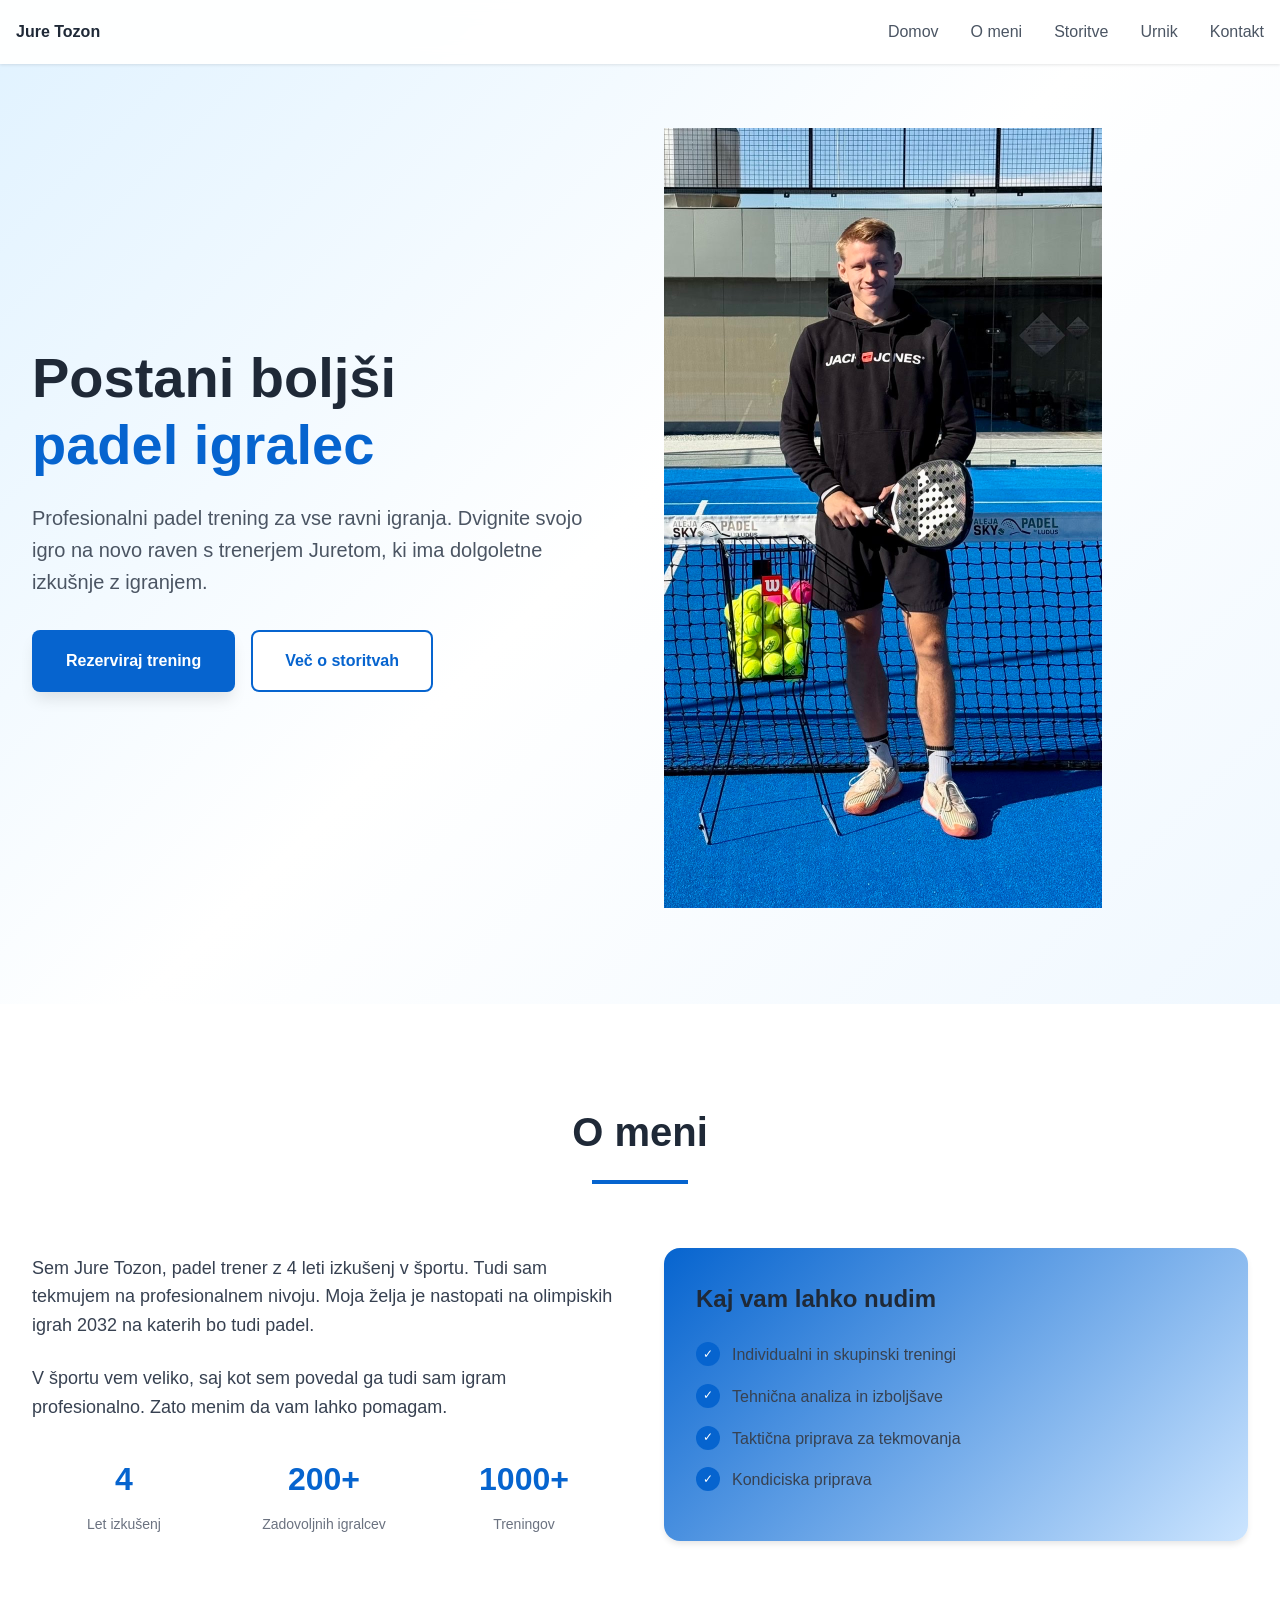
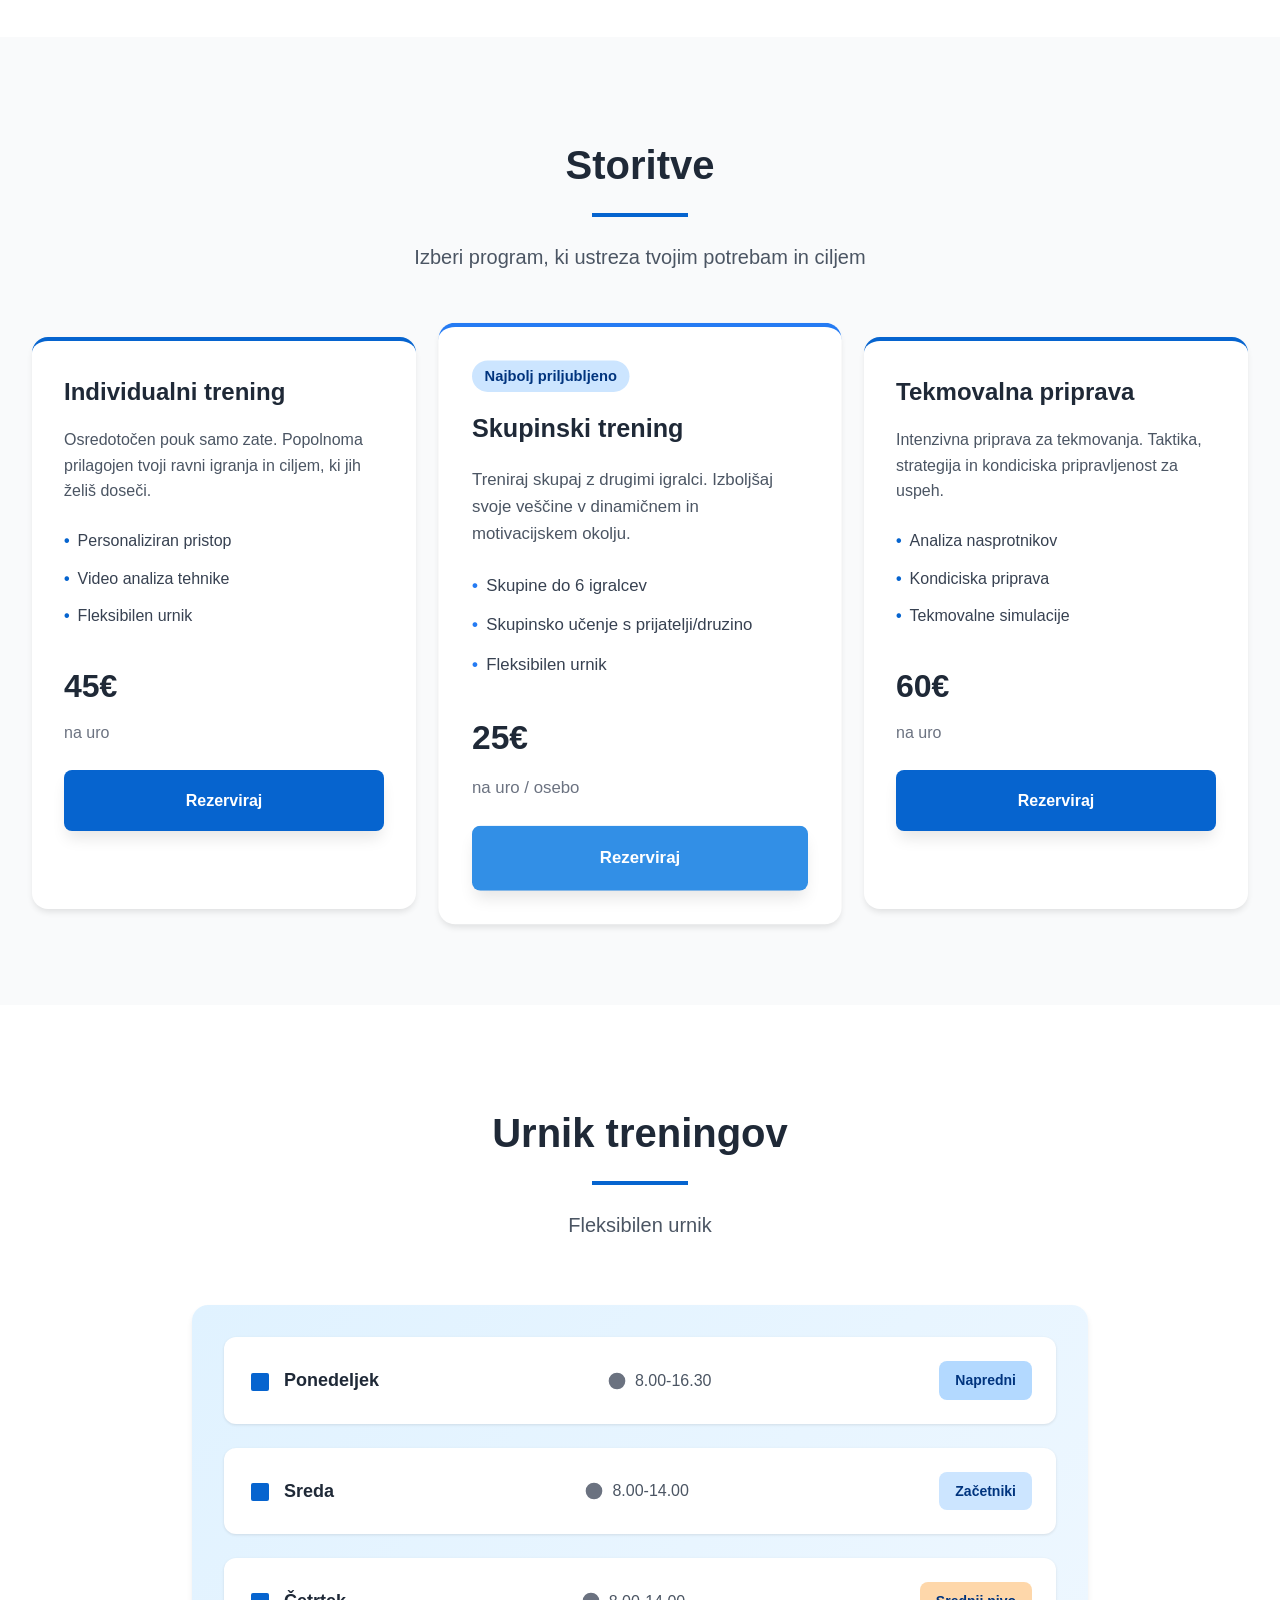
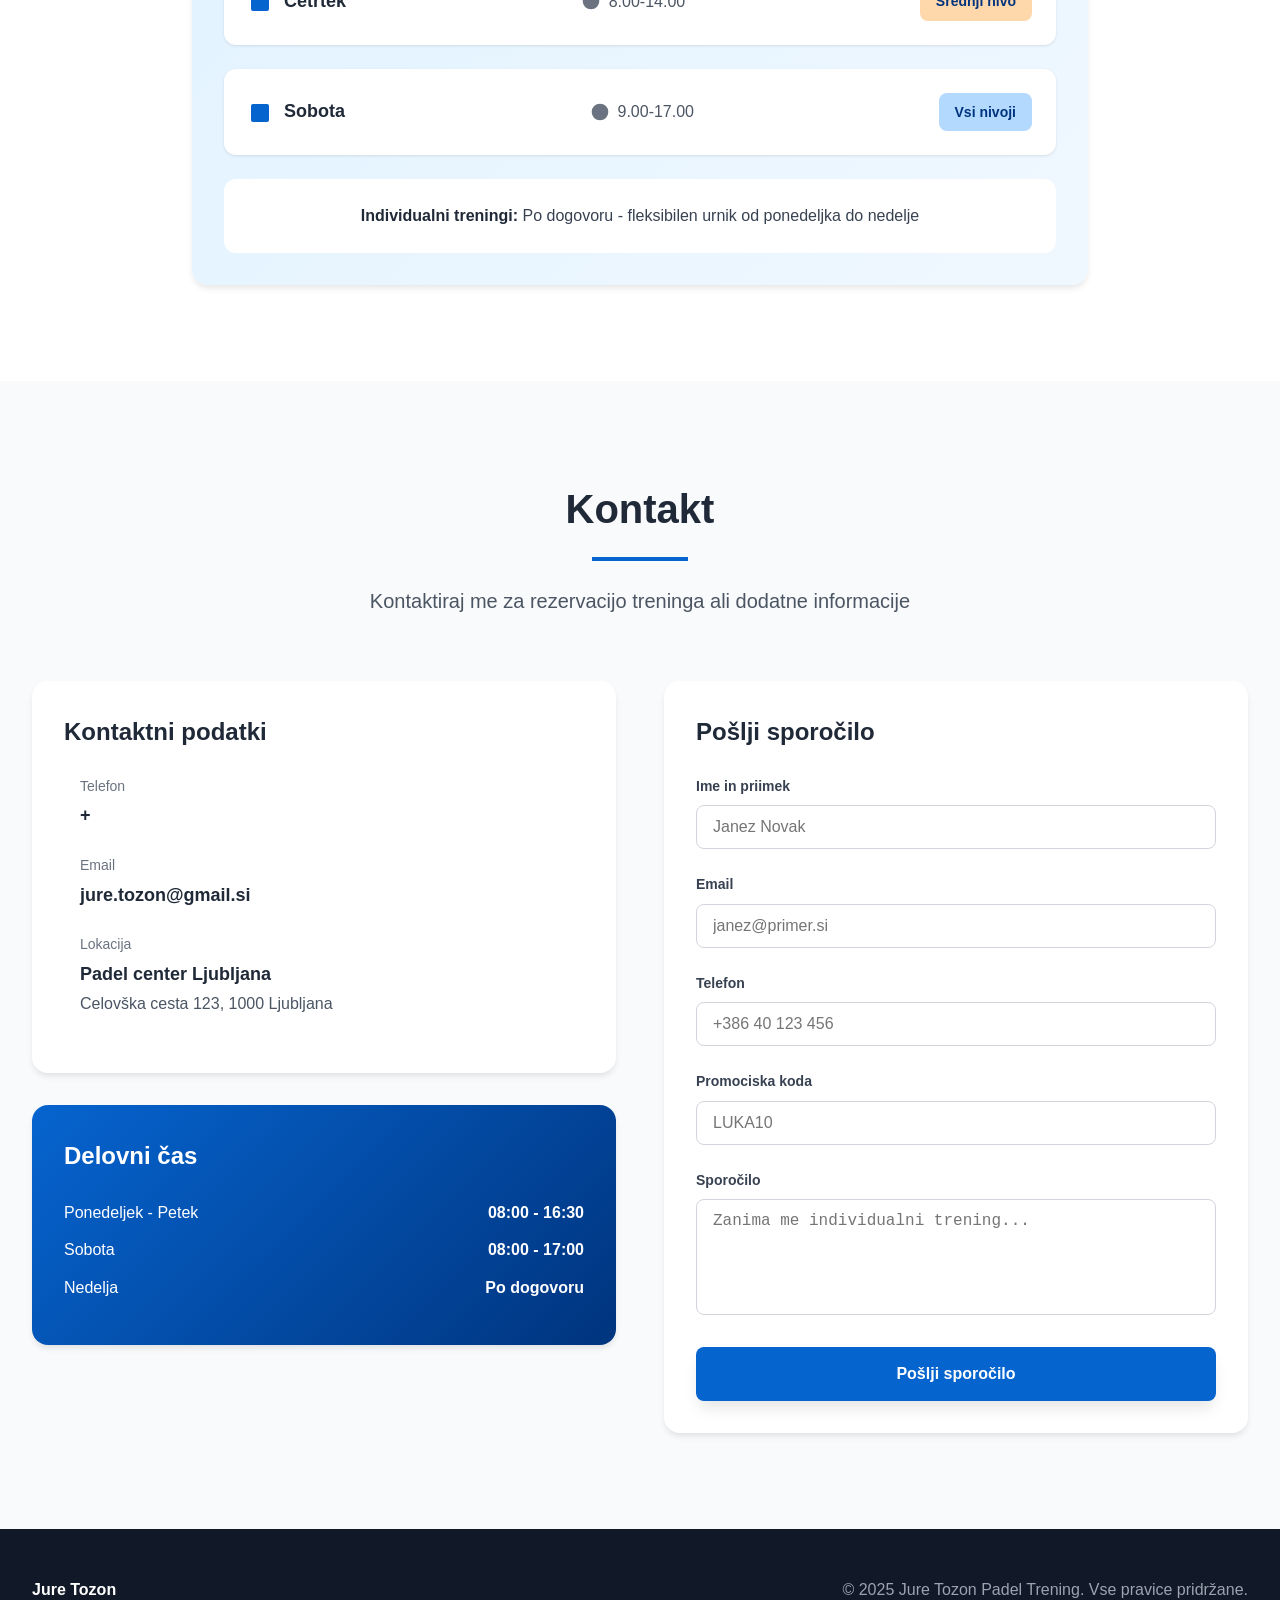
==== commit e4c5a344: "poprava barve srednji nivo" ====
--- a/index.html
+++ b/index.html
@@ -1,4 +1,3 @@
-```html
 <!DOCTYPE html>
 <html lang="sl">
 <head>
@@ -436,7 +435,7 @@
 
         .level-intermediate {
             background: #fed7aa;
-            color: #9a3412;
+            color: #00347e;
         }
 
         .level-all {
@@ -1066,5 +1065,3 @@
     </script>
 </body>
 </html>
-```
-
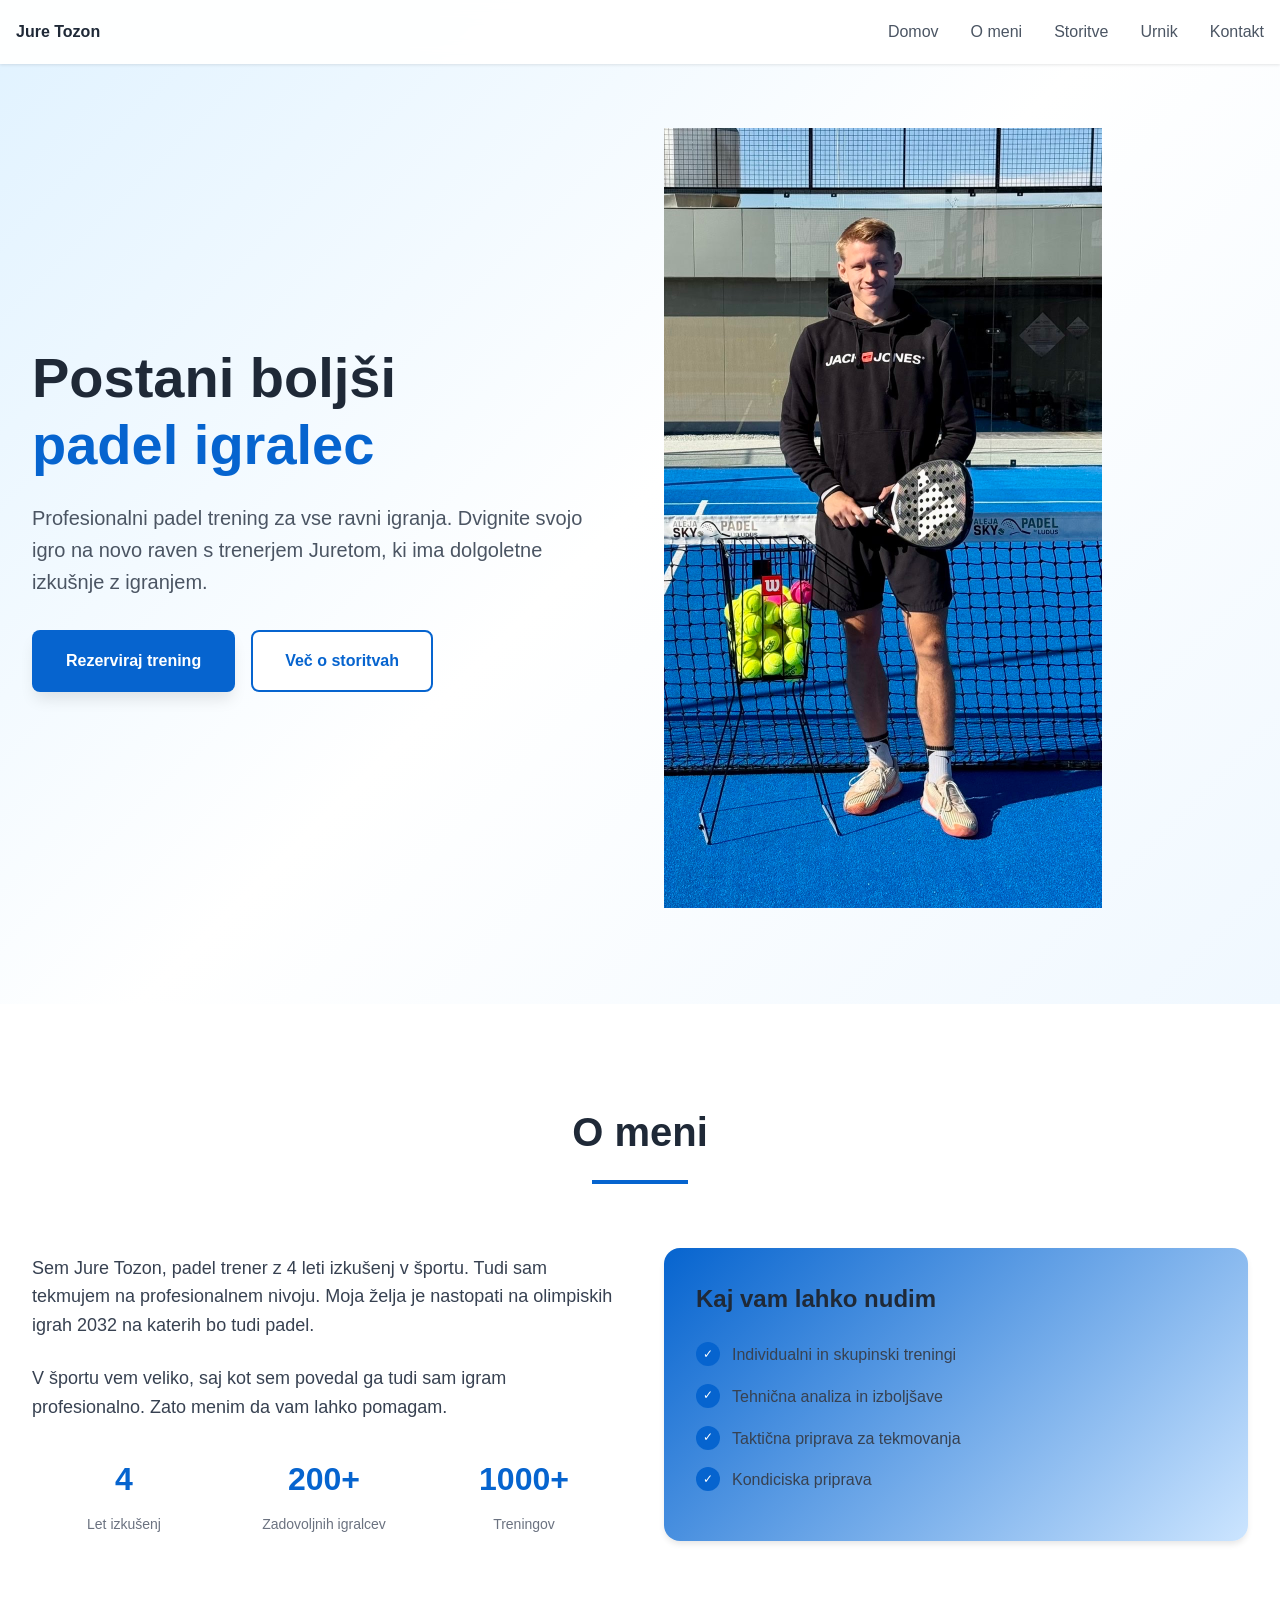
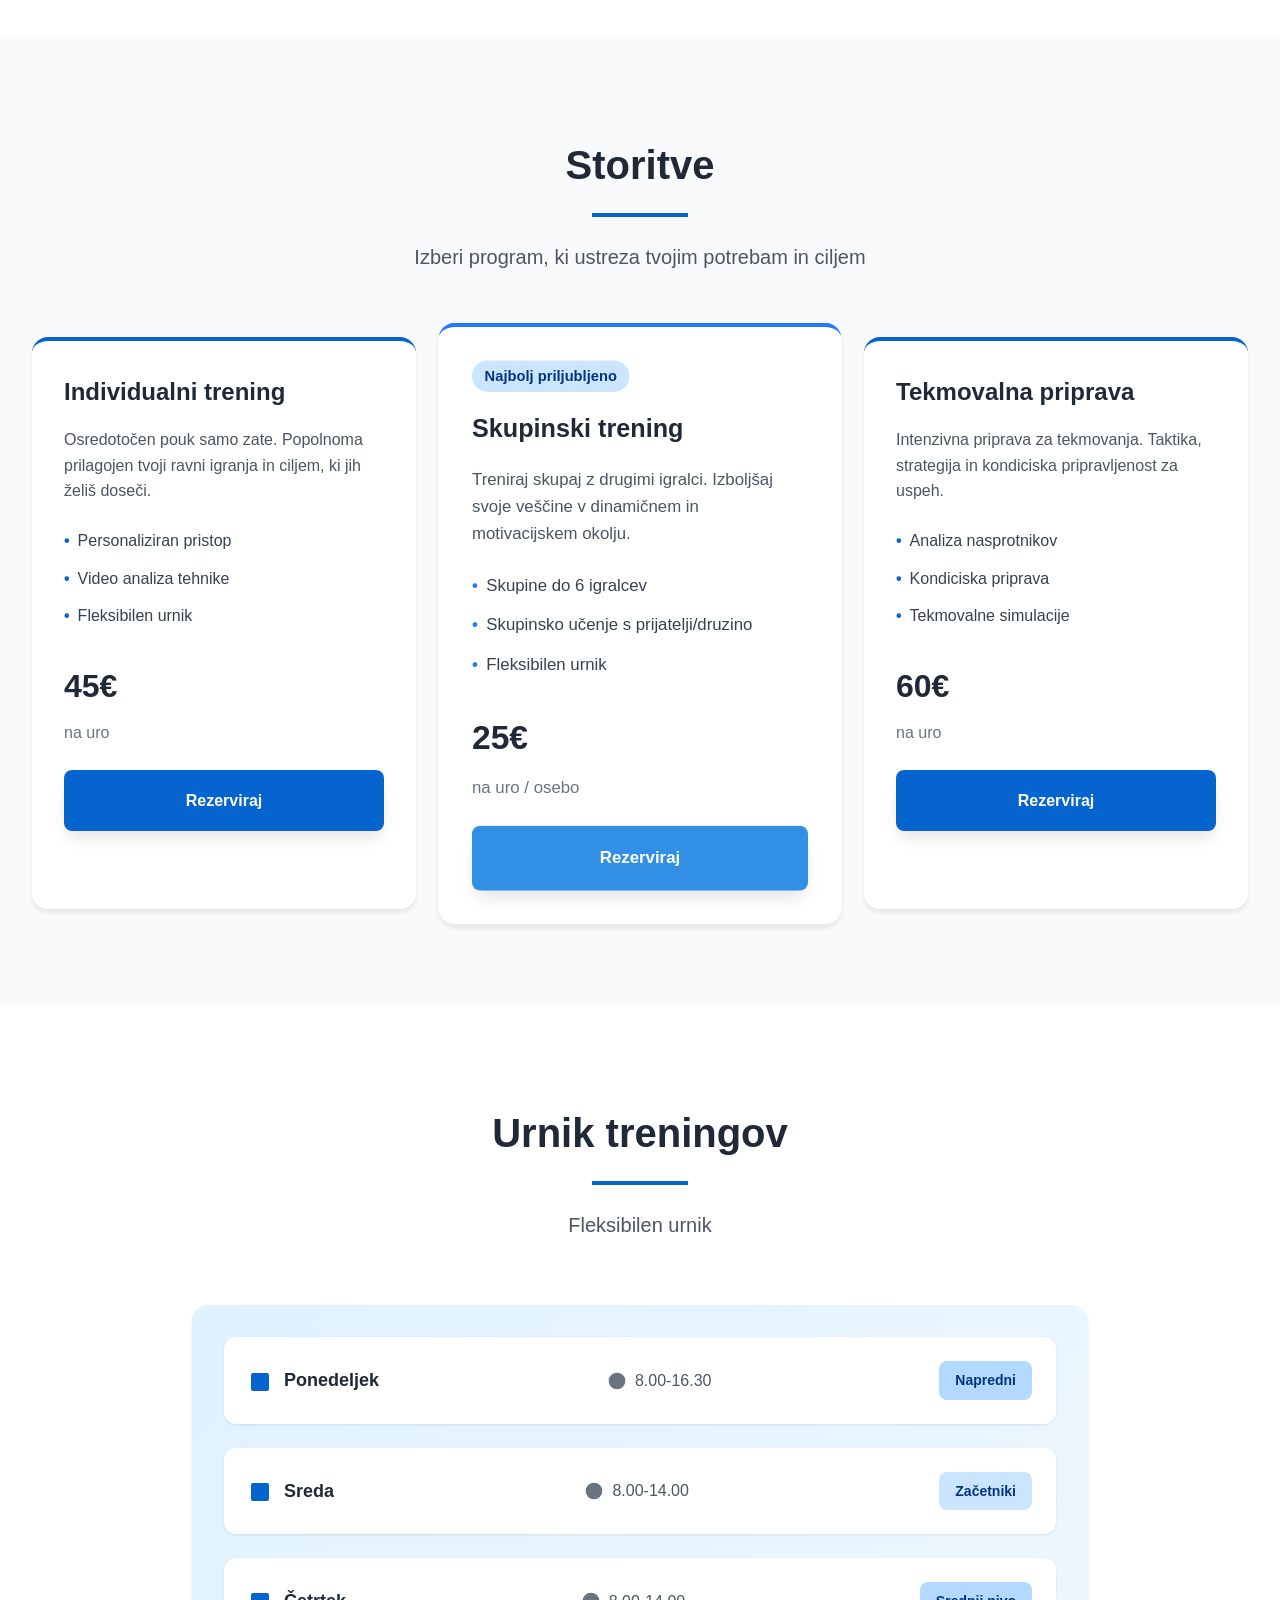
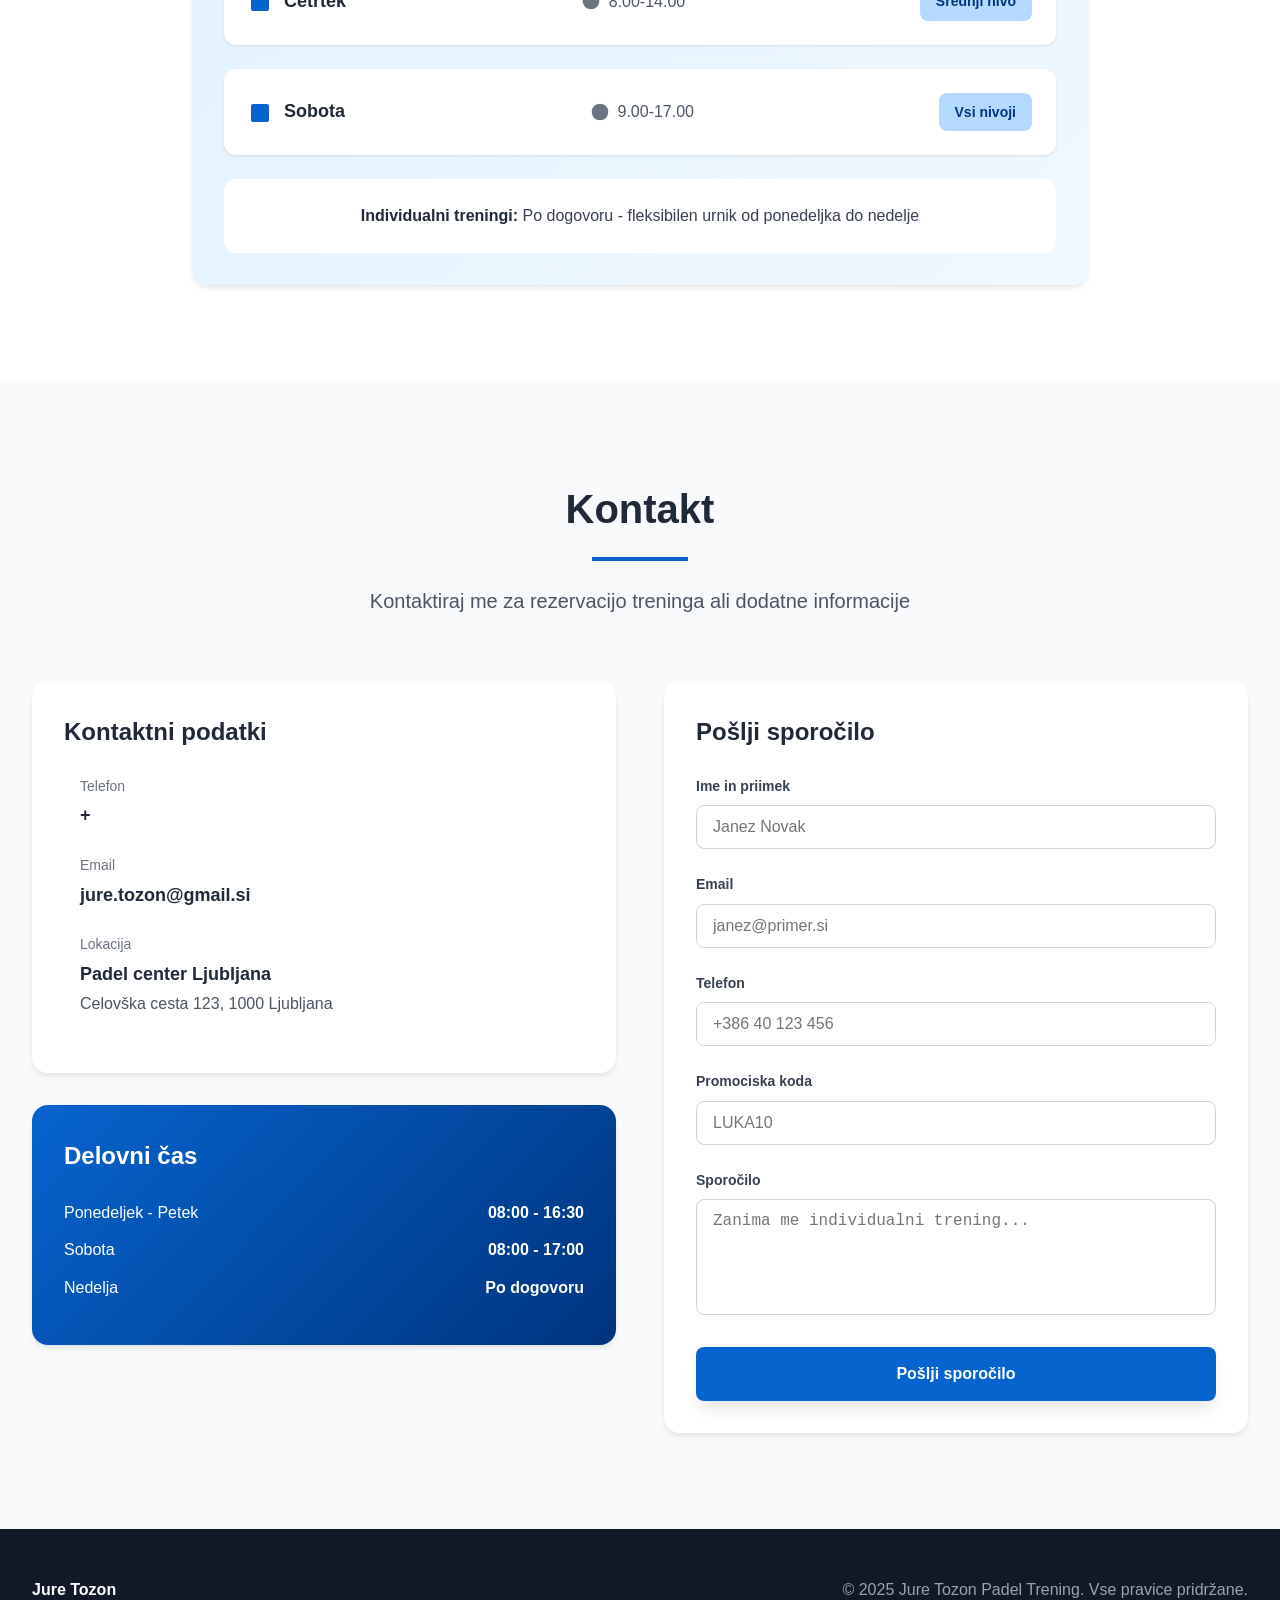
==== commit b26de9e0: "poprava barve srednji nivo" ====
--- a/index.html
+++ b/index.html
@@ -434,7 +434,7 @@
         }
 
         .level-intermediate {
-            background: #fed7aa;
+            background: #b3d9ff;
             color: #00347e;
         }
 
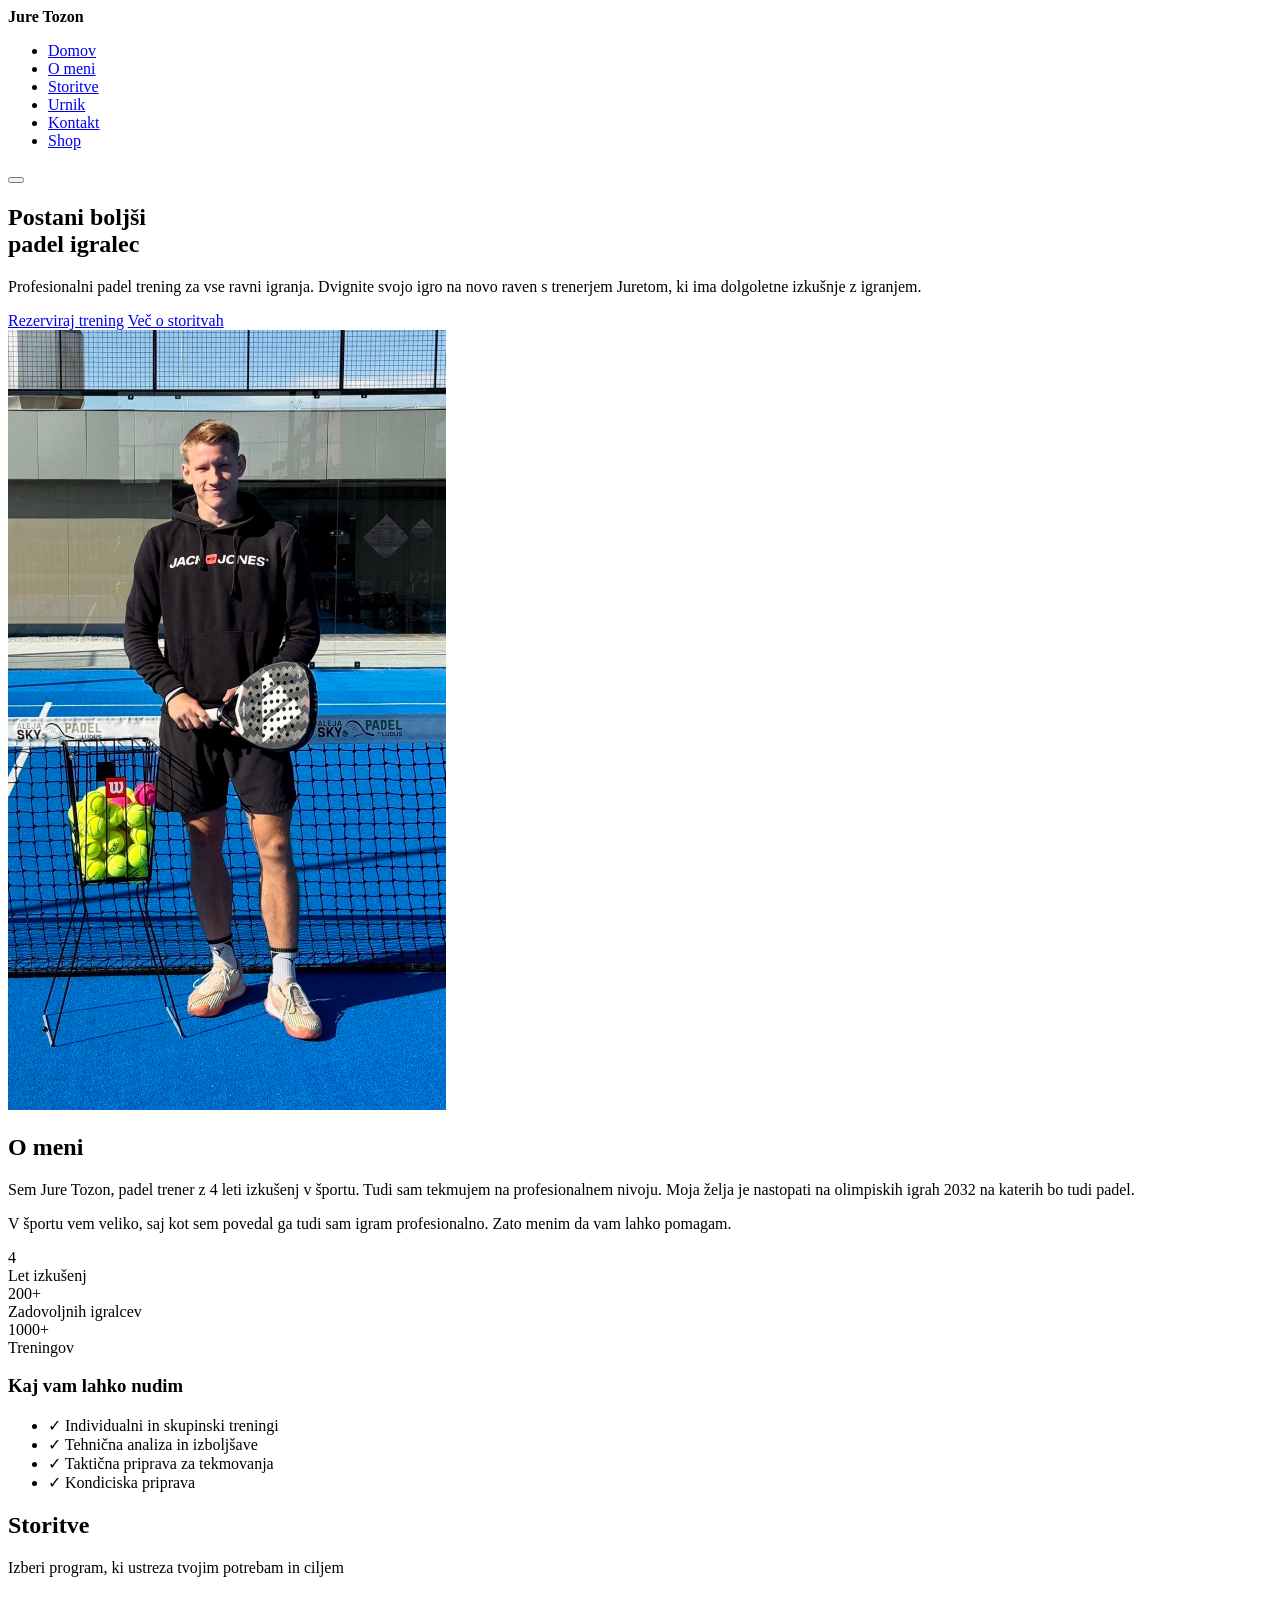
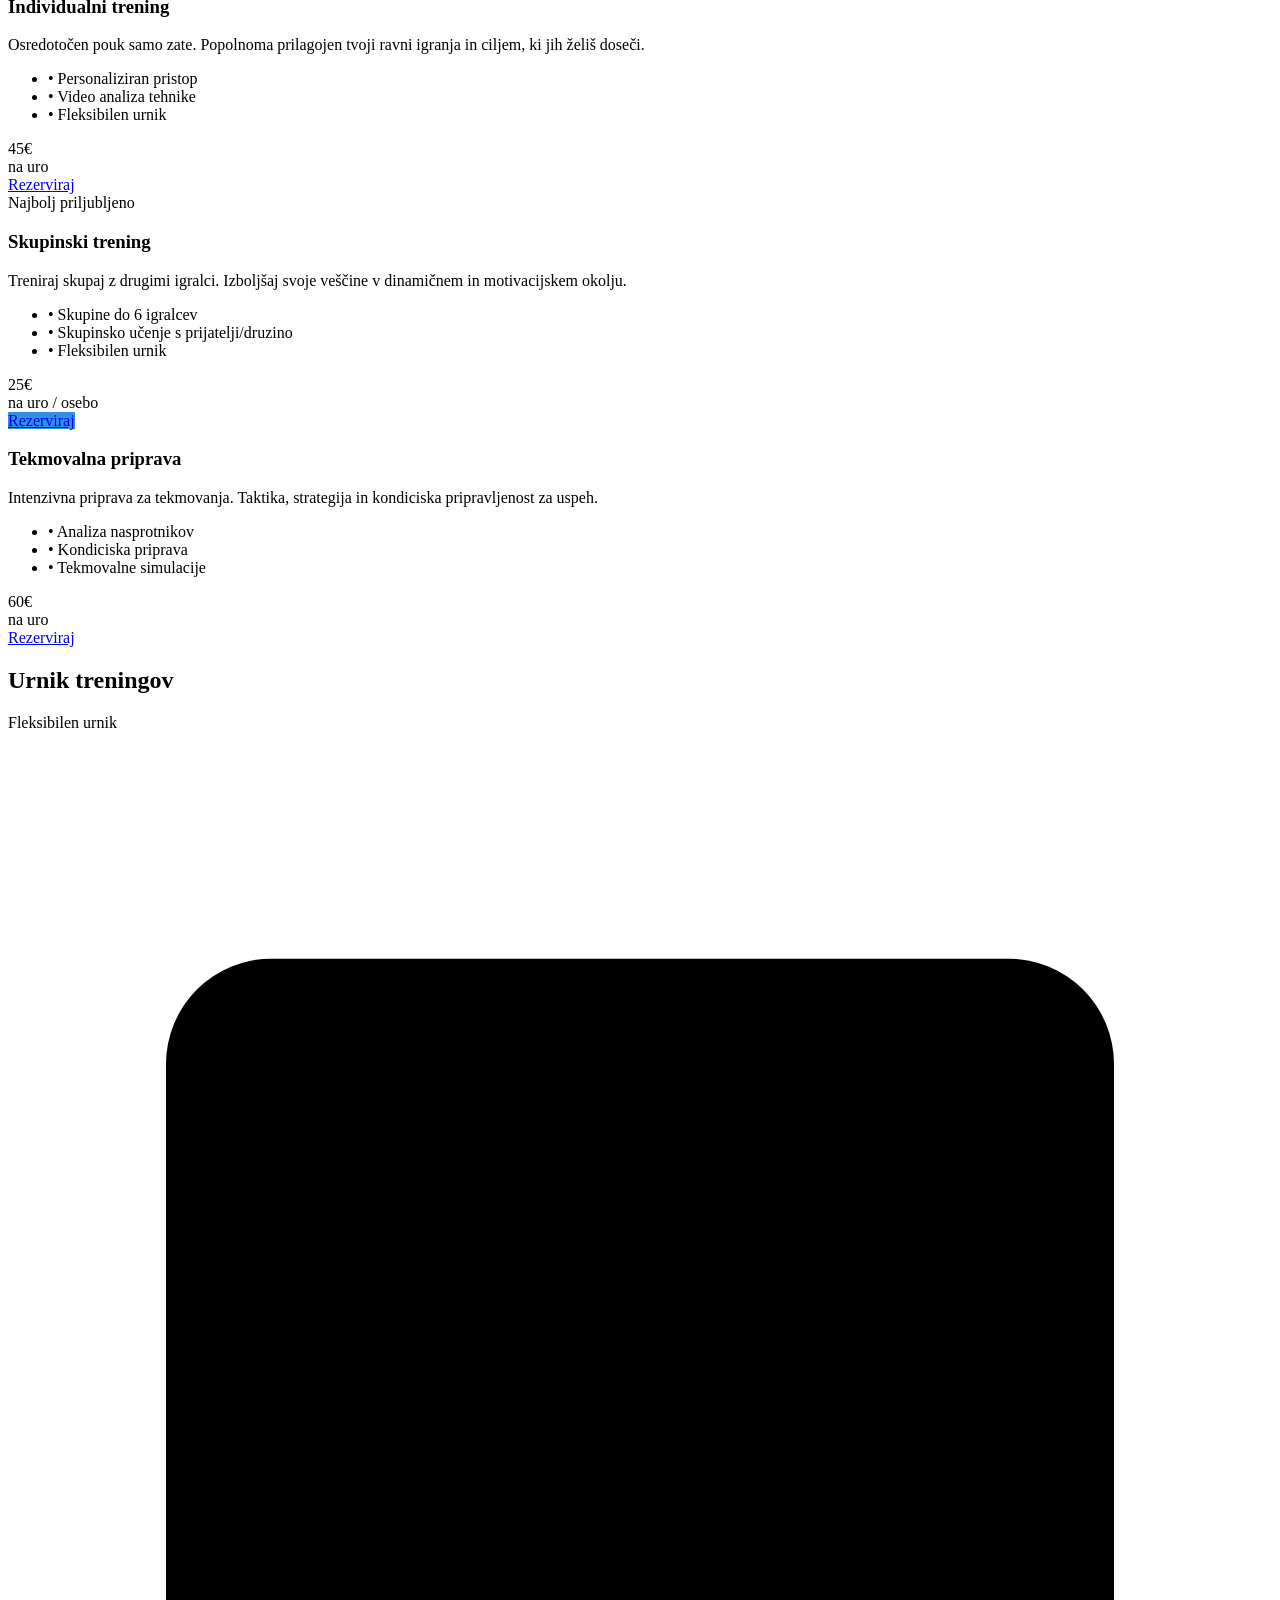
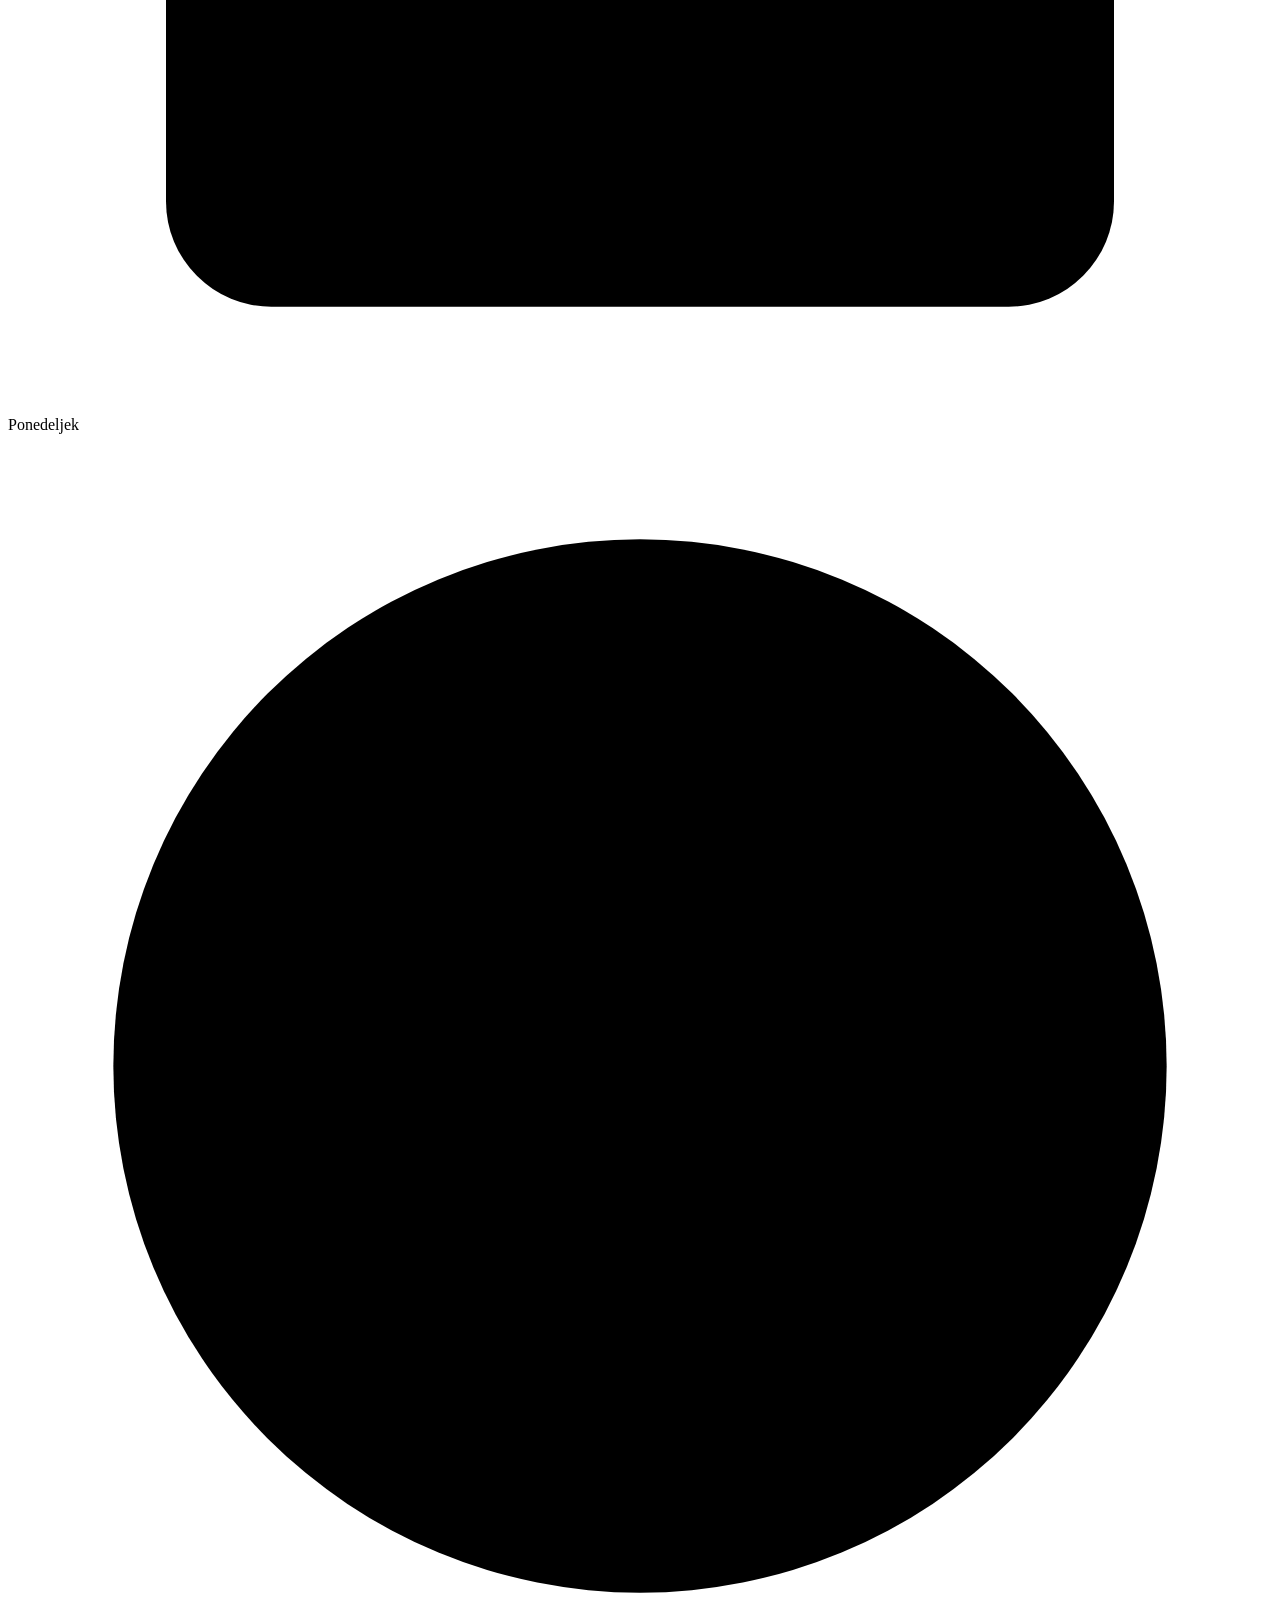
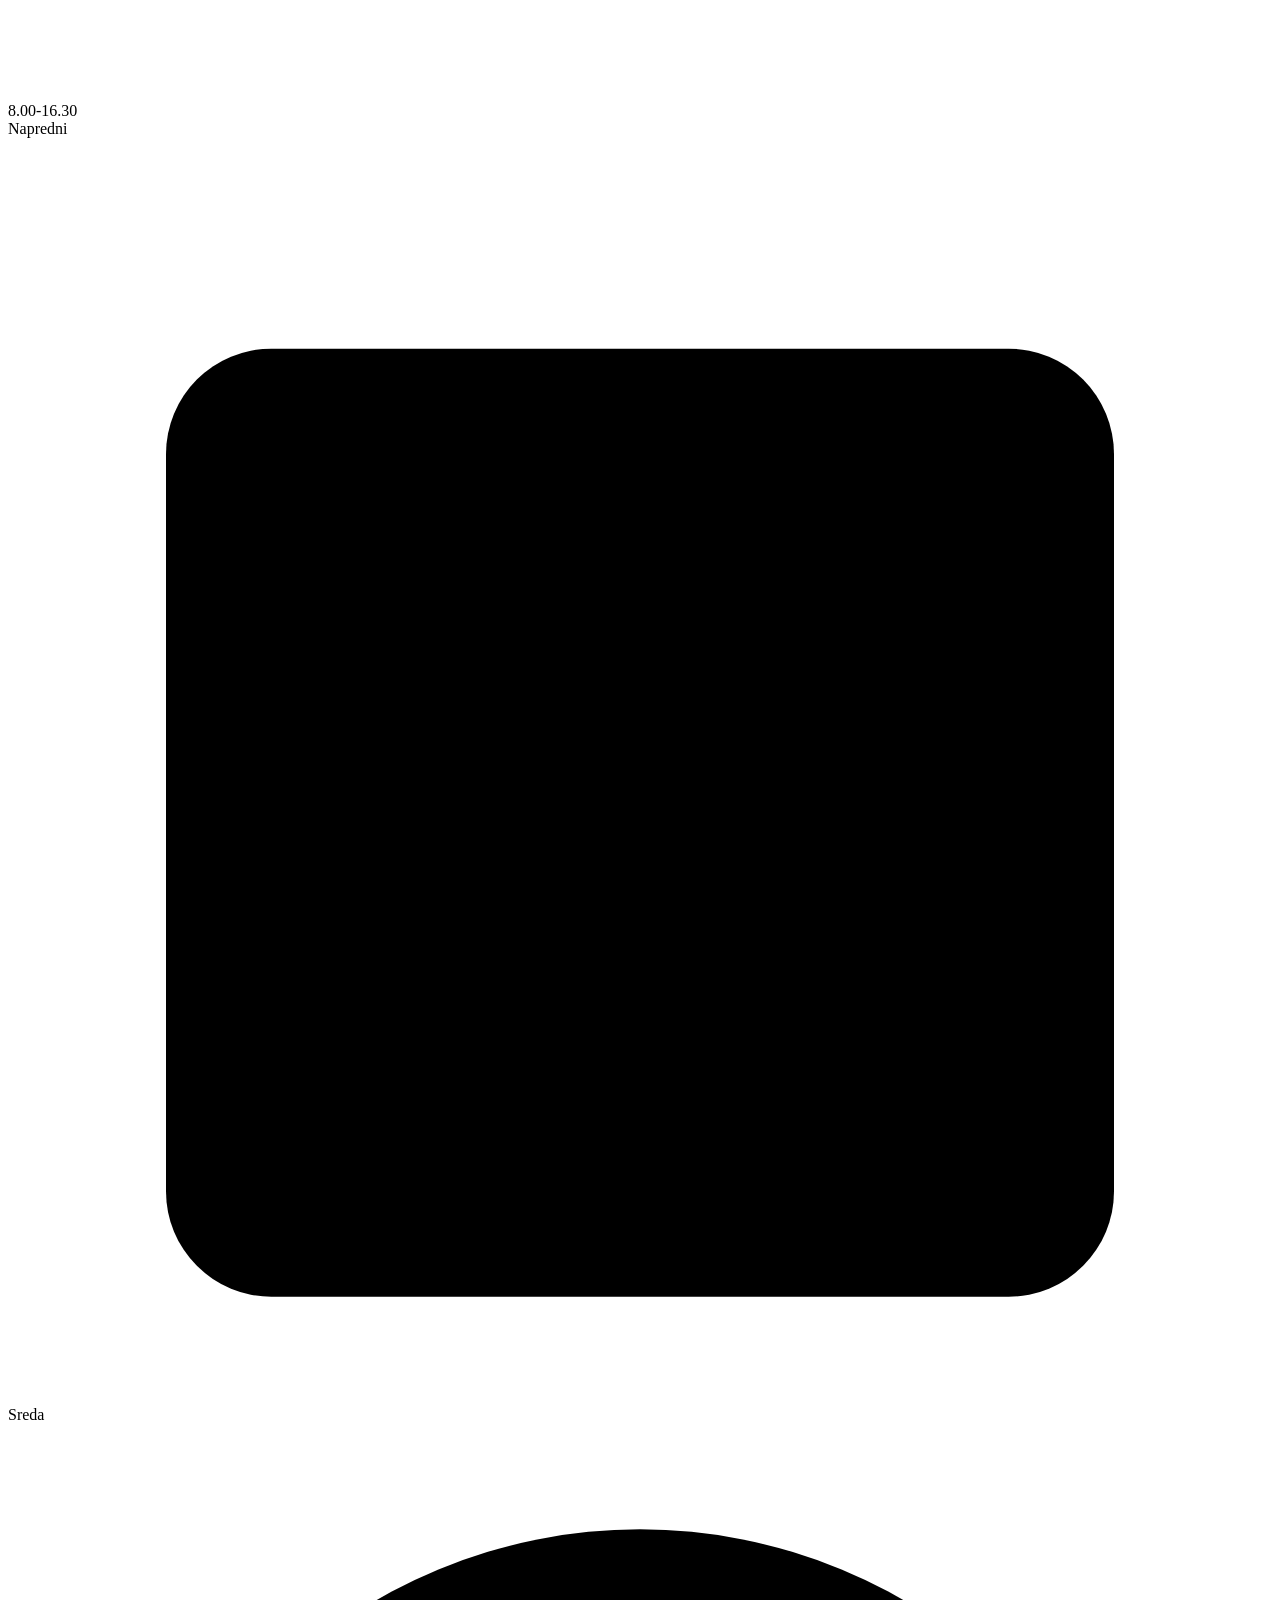
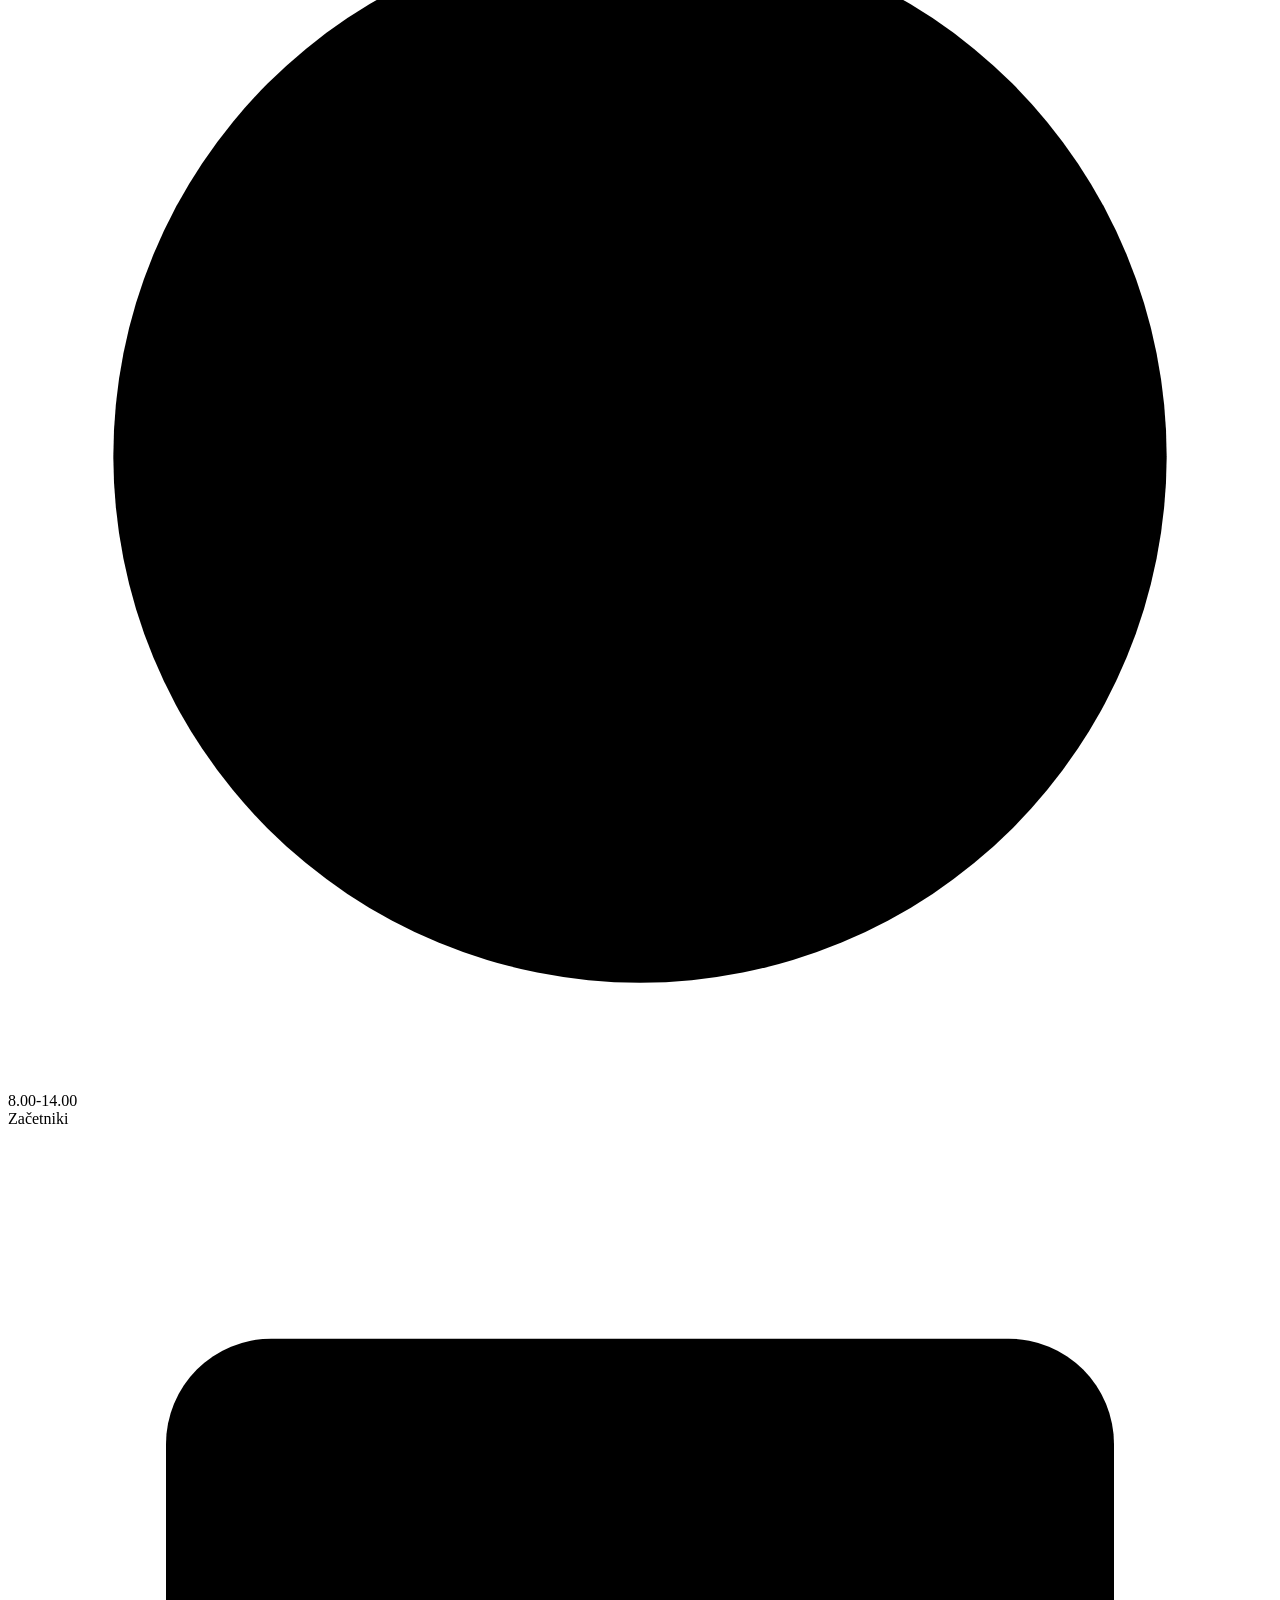
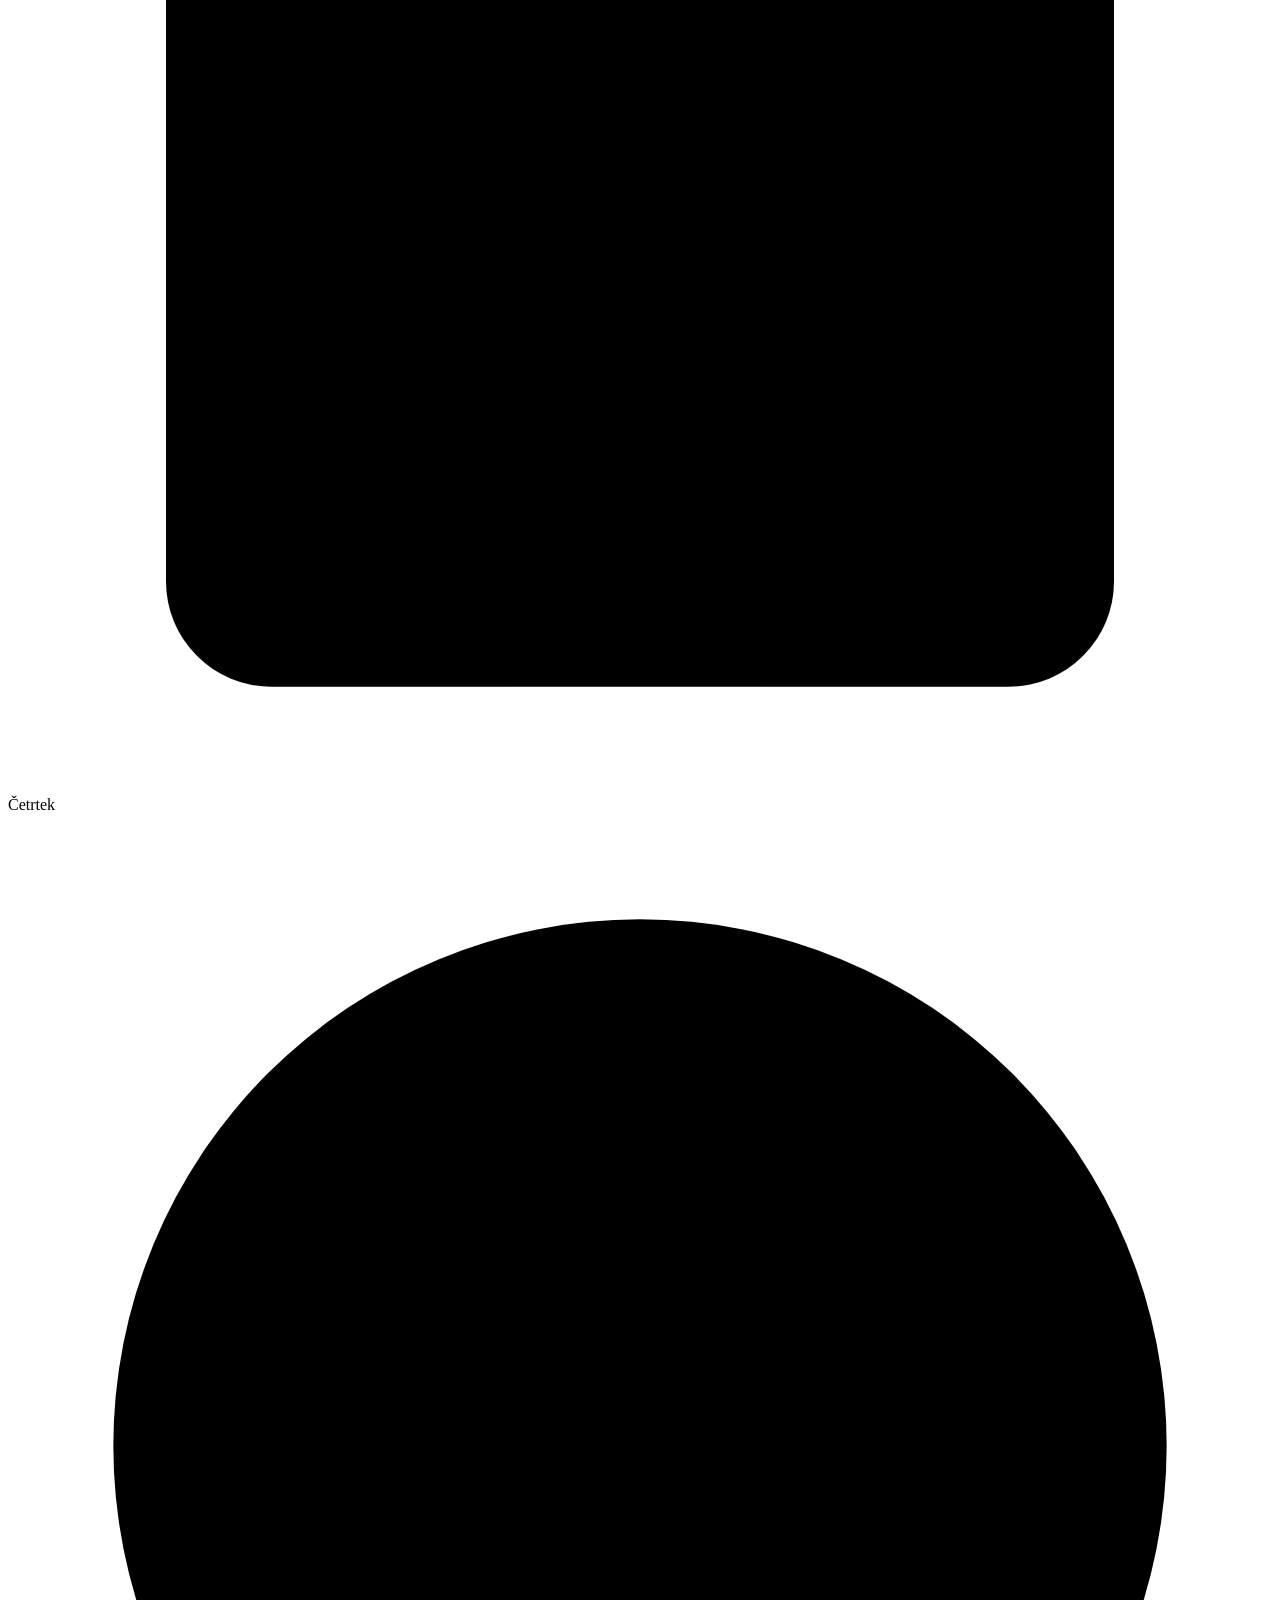
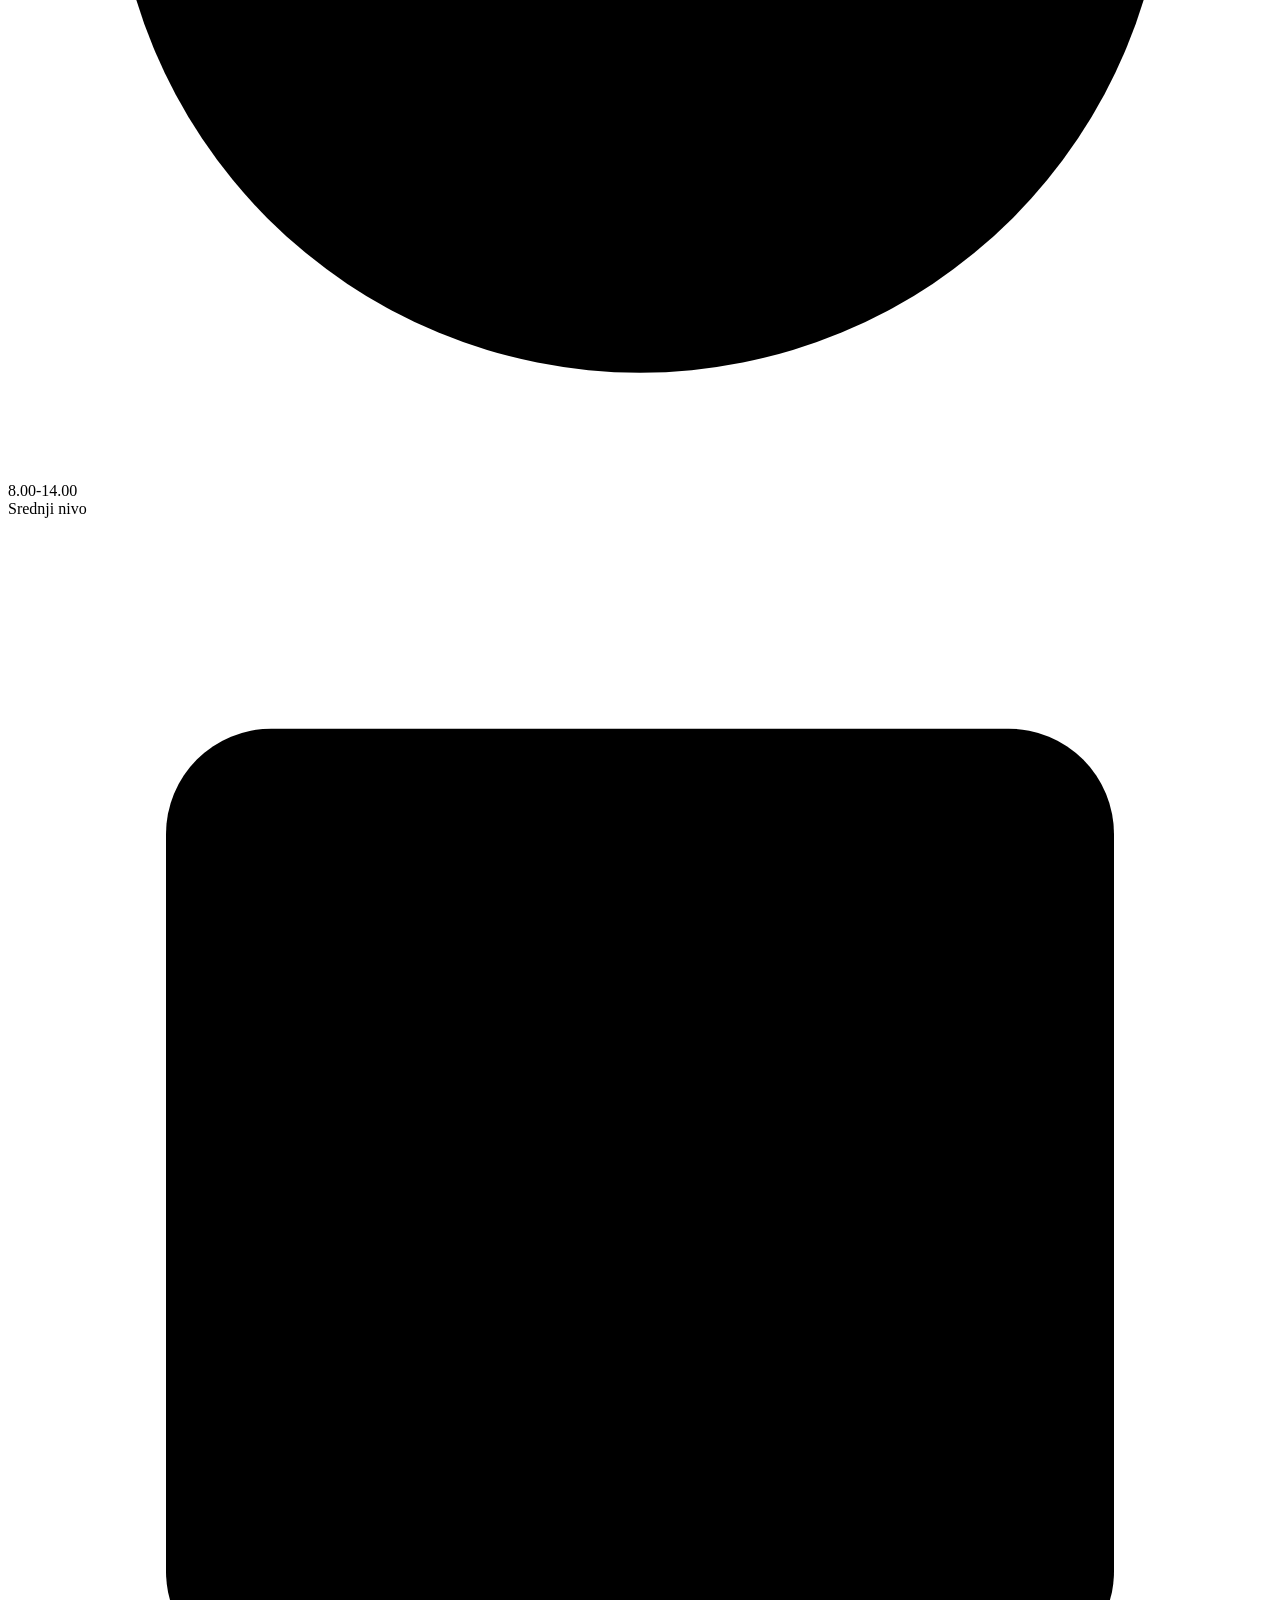
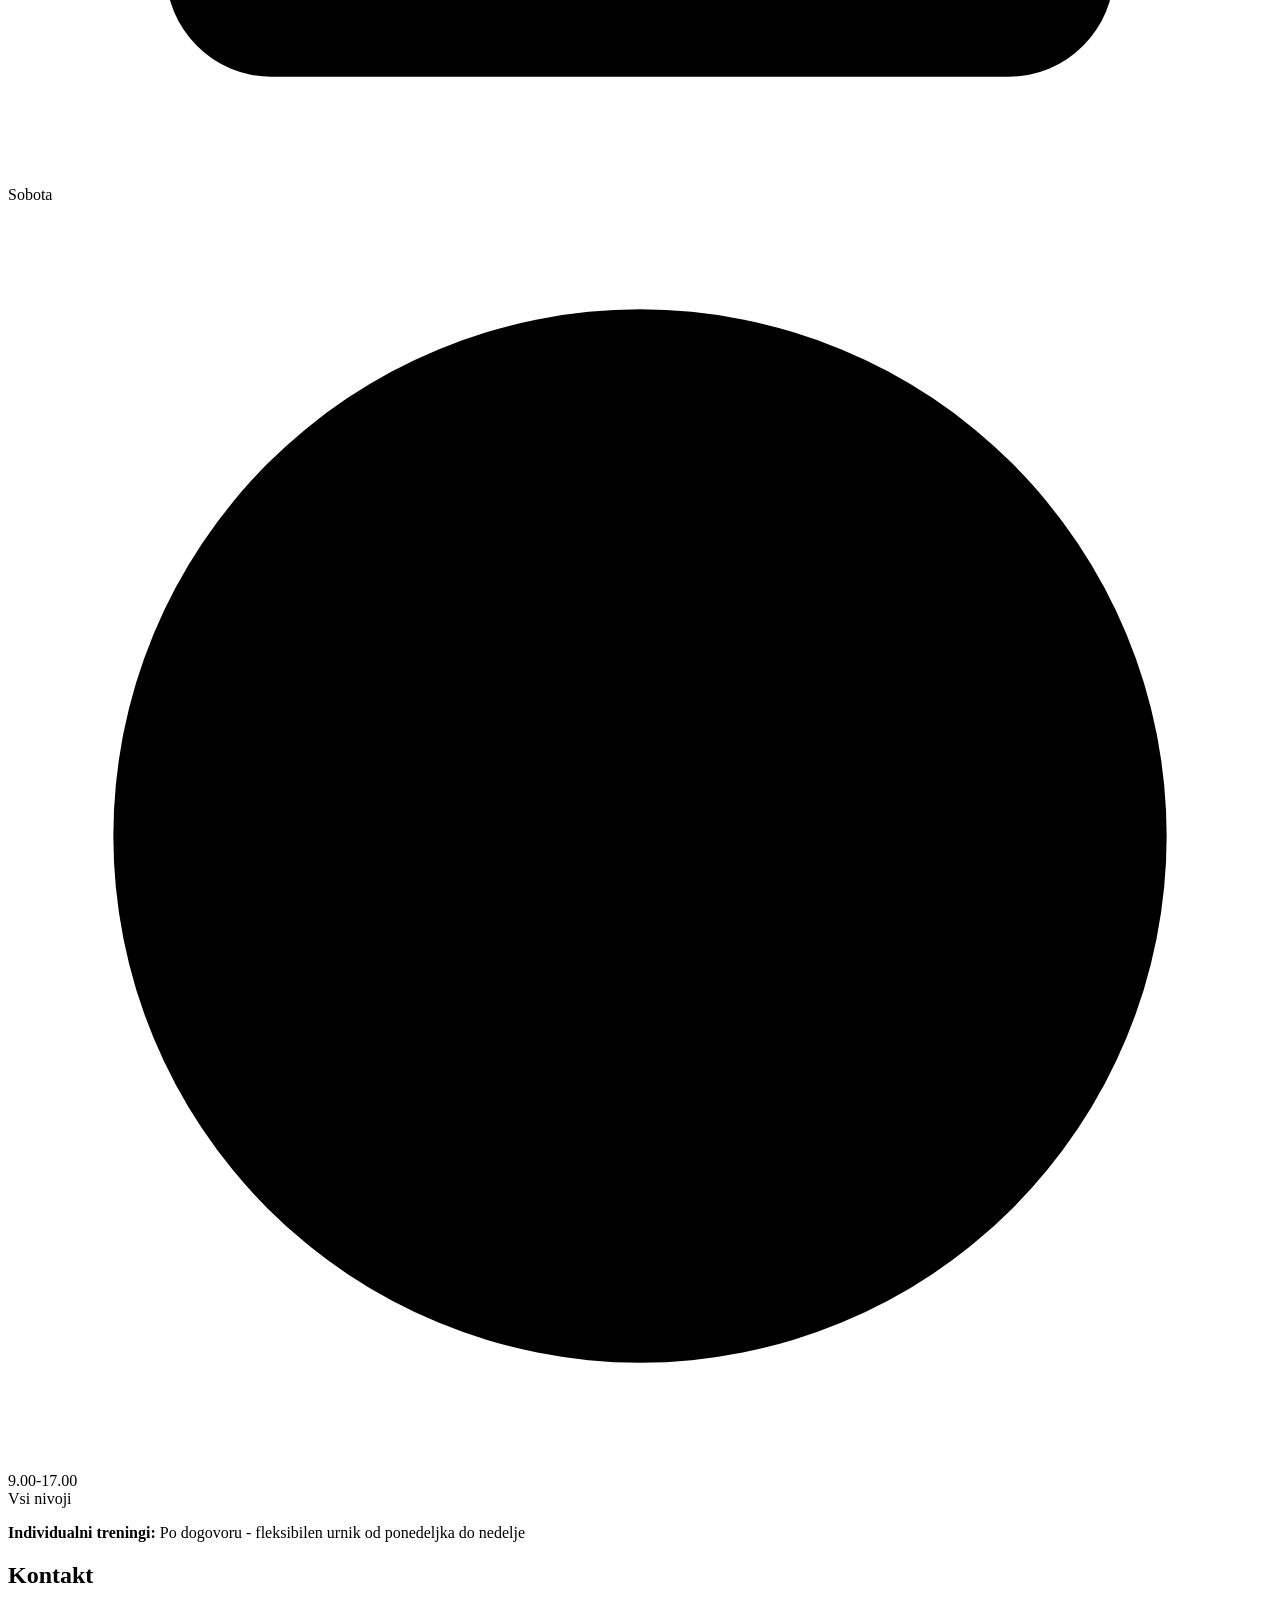
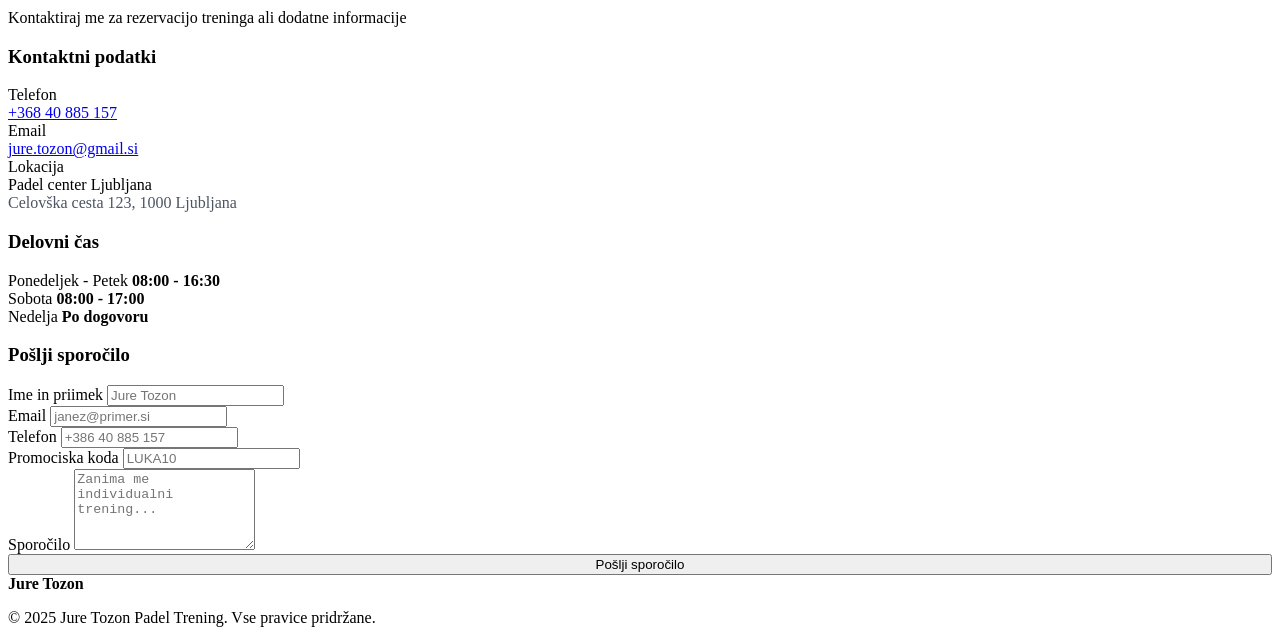
==== commit 71fccc9d: "locu style dodal shop" ====
--- a/index.html
+++ b/index.html
@@ -4,646 +4,7 @@
     <meta charset="UTF-8">
     <meta name="viewport" content="width=device-width, initial-scale=1.0">
     <title>Jure Tozon - Padel Trener</title>
-    <style>
-        * {
-            margin: 0;
-            padding: 0;
-            box-sizing: border-box;
-        }
-
-        body {
-            font-family: -apple-system, BlinkMacSystemFont, 'Segoe UI', Roboto, 'Helvetica Neue', Arial, sans-serif;
-            line-height: 1.6;
-            color: #1f2937;
-            background: #ffffff;
-        }
-
-        .container {
-            max-width: 1280px;
-            margin: 0 auto;
-            padding: 0 1rem;
-        }
-
-        nav {
-            position: fixed;
-            top: 0;
-            width: 100%;
-            background: rgba(255, 255, 255, 0.95);
-            backdrop-filter: blur(10px);
-            box-shadow: 0 1px 3px rgba(0, 0, 0, 0.1);
-            z-index: 1000;
-        }
-
-        nav .container {
-            display: flex;
-            justify-content: space-between;
-            align-items: center;
-            height: 64px;
-        }
-
-        .nav-links {
-            display: flex;
-            gap: 2rem;
-            list-style: none;
-        }
-
-        .nav-links a {
-            text-decoration: none;
-            color: #4b5563;
-            font-weight: 500;
-            transition: color 0.3s;
-        }
-
-        .nav-links a:hover {
-            color: #0664cf;
-        }
-
-        .menu-toggle {
-            display: none;
-            background: none;
-            border: none;
-            cursor: pointer;
-            padding: 0.5rem;
-        }
-
-        .menu-toggle span {
-            display: block;
-            width: 24px;
-            height: 3px;
-            background: #4b5563;
-            margin: 5px 0;
-            transition: 0.3s;
-        }
-
-        .hero {
-            padding: 8rem 1rem 6rem;
-            background: linear-gradient(135deg, #e0f2ff 0%, #ffffff 50%, #f0f8ff 100%);
-        }
-
-        .hero .container {
-            display: grid;
-            grid-template-columns: 1fr 1fr;
-            gap: 3rem;
-            align-items: center;
-        }
-
-        .hero-content h1 {
-            font-size: 3.5rem;
-            font-weight: bold;
-            line-height: 1.2;
-            margin-bottom: 1.5rem;
-        }
-
-        .hero-content .highlight {
-            color: #0664cf;
-        }
-
-        .hero-content p {
-            font-size: 1.25rem;
-            color: #4b5563;
-            margin-bottom: 2rem;
-        }
-
-        .hero-buttons {
-            display: flex;
-            gap: 1rem;
-            flex-wrap: wrap;
-        }
-
-        .btn {
-            display: inline-block;
-            padding: 1rem 2rem;
-            font-size: 1rem;
-            font-weight: 600;
-            text-decoration: none;
-            border-radius: 0.5rem;
-            transition: all 0.3s;
-            border: 2px solid transparent;
-        }
-
-        .btn-primary {
-            background: #0664cf;
-            color: white;
-            box-shadow: 0 10px 15px -3px rgba(0, 0, 0, 0.1);
-        }
-
-        .btn-primary:hover {
-            background: #257bf3;
-            transform: translateY(-2px);
-            box-shadow: 0 20px 25px -5px rgba(0, 0, 0, 0.1);
-        }
-
-        .btn-secondary {
-            background: white;
-            color: #0664cf;
-            border-color: #0664cf;
-        }
-
-        .btn-secondary:hover {
-            background: #e0f2ff;
-        }
-
-        .hero-visual {
-            position: relative;
-            height: 400px;
-        }
-
-        .hero-box {
-            width: 100%;
-            height: 100%;
-            background: linear-gradient(135deg, #257bf3 0%, #257bf3 100%);
-            border-radius: 1.5rem;
-            box-shadow: 0 25px 50px -12px rgba(0, 0, 0, 0.25);
-            transform: rotate(3deg);
-            transition: transform 0.3s;
-        }
-
-        .hero-box:hover {
-            transform: rotate(6deg);
-        }
-
-        section {
-            padding: 6rem 1rem;
-        }
-
-        .section-header {
-            text-align: center;
-            margin-bottom: 4rem;
-        }
-
-        .section-header h2 {
-            font-size: 2.5rem;
-            font-weight: bold;
-            margin-bottom: 1rem;
-        }
-
-        .section-divider {
-            width: 96px;
-            height: 4px;
-            background: #0664cf;
-            margin: 0 auto 1.5rem;
-        }
-
-        .section-header p {
-            font-size: 1.25rem;
-            color: #4b5563;
-            max-width: 42rem;
-            margin: 0 auto;
-        }
-
-        .about {
-            background: white;
-        }
-
-        .about-grid {
-            display: grid;
-            grid-template-columns: 1fr 1fr;
-            gap: 3rem;
-            align-items: center;
-        }
-
-        .about-text p {
-            font-size: 1.125rem;
-            color: #374151;
-            margin-bottom: 1.5rem;
-        }
-
-        .stats {
-            display: grid;
-            grid-template-columns: repeat(3, 1fr);
-            gap: 1rem;
-            margin-top: 2rem;
-        }
-
-        .stat {
-            text-align: center;
-        }
-
-        .stat-number {
-            font-size: 2rem;
-            font-weight: bold;
-            color: #0664cf;
-            margin-bottom: 0.5rem;
-        }
-
-        .stat-label {
-            font-size: 0.875rem;
-            color: #6b7280;
-        }
-
-        .specialties {
-            background: linear-gradient(135deg, #0664cf 0%, #cce5ff 100%);
-            border-radius: 1rem;
-            padding: 2rem;
-            box-shadow: 0 4px 6px -1px rgba(0, 0, 0, 0.1);
-        }
-
-        .specialties h3 {
-            font-size: 1.5rem;
-            font-weight: bold;
-            margin-bottom: 1.5rem;
-        }
-
-        .specialties ul {
-            list-style: none;
-        }
-
-        .specialties li {
-            display: flex;
-            align-items: flex-start;
-            margin-bottom: 1rem;
-            color: #374151;
-        }
-
-        .checkmark {
-            width: 24px;
-            height: 24px;
-            background: #0664cf;
-            border-radius: 50%;
-            display: flex;
-            align-items: center;
-            justify-content: center;
-            margin-right: 0.75rem;
-            flex-shrink: 0;
-            color: white;
-            font-size: 0.75rem;
-        }
-
-        .services {
-            background: #f9fafb;
-        }
-
-        .services-grid {
-            display: grid;
-            grid-template-columns: repeat(3, 1fr);
-            gap: 2rem;
-        }
-
-        .service-card {
-            background: white;
-            border-radius: 1rem;
-            padding: 2rem;
-            box-shadow: 0 4px 6px -1px rgba(0, 0, 0, 0.1);
-            border-top: 4px solid #0664cf;
-            transition: all 0.3s;
-        }
-
-        .service-card:hover {
-            box-shadow: 0 20px 25px -5px rgba(0, 0, 0, 0.1);
-        }
-
-        .service-card.featured {
-            border-top-color: #257bf3;
-            transform: scale(1.05);
-        }
-
-        .service-badge {
-            display: inline-block;
-            padding: 0.25rem 0.75rem;
-            background: #cce5ff;
-            color: #00347e;
-            border-radius: 9999px;
-            font-size: 0.875rem;
-            font-weight: 600;
-            margin-bottom: 1rem;
-        }
-
-        .service-card h3 {
-                font-size: 1.5rem;
-                font-weight: bold;
-                margin-bottom: 1rem;
-        }
-
-        .service-card p {
-            color: #4b5563;
-            margin-bottom: 1.5rem;
-        }
-
-        .service-features {
-            list-style: none;
-            margin-bottom: 2rem;
-        }
-
-        .service-features li {
-            display: flex;
-            align-items: flex-start;
-            color: #374151;
-            margin-bottom: 0.75rem;
-        }
-
-        .bullet {
-            color: #0664cf;
-            margin-right: 0.5rem;
-            font-weight: bold;
-        }
-
-        .service-card.featured .bullet {
-            color: #257bf3;
-        }
-
-        .price {
-            font-size: 2rem;
-            font-weight: bold;
-            margin-bottom: 0.5rem;
-        }
-
-        .price-label {
-            color: #6b7280;
-            margin-bottom: 1.5rem;
-        }
-
-        .schedule {
-            background: white;
-        }
-
-        .schedule-container {
-            max-width: 56rem;
-            margin: 0 auto;
-        }
-
-        .schedule-wrapper {
-            background: linear-gradient(135deg, #e0f2ff 0%, #f0f8ff 100%);
-            border-radius: 1rem;
-            padding: 2rem;
-            box-shadow: 0 4px 6px -1px rgba(0, 0, 0, 0.1);
-        }
-
-        .schedule-item {
-            background: white;
-            border-radius: 0.75rem;
-            padding: 1.5rem;
-            margin-bottom: 1.5rem;
-            box-shadow: 0 1px 3px rgba(0, 0, 0, 0.1);
-            transition: box-shadow 0.3s;
-        }
-
-        .schedule-item:hover {
-            box-shadow: 0 4px 6px -1px rgba(0, 0, 0, 0.1);
-        }
-
-        .schedule-content {
-            display: flex;
-            justify-content: space-between;
-            align-items: center;
-            flex-wrap: wrap;
-            gap: 1rem;
-        }
-
-        .schedule-day {
-            display: flex;
-            align-items: center;
-            font-weight: bold;
-            font-size: 1.125rem;
-        }
-
-        .schedule-day svg {
-            width: 24px;
-            height: 24px;
-            margin-right: 0.75rem;
-            fill: #0664cf;
-        }
-
-        .schedule-time {
-            display: flex;
-            align-items: center;
-            color: #4b5563;
-        }
-
-        .schedule-time svg {
-            width: 20px;
-            height: 20px;
-            margin-right: 0.5rem;
-            fill: #6b7280;
-        }
-
-        .schedule-level {
-            padding: 0.5rem 1rem;
-            border-radius: 0.5rem;
-            font-weight: 600;
-            font-size: 0.875rem;
-        }
-
-        .level-advanced {
-            background: #b3d9ff;
-            color: #00347e;
-        }
-
-        .level-beginner {
-            background: #cce5ff;
-            color: #00347e;
-        }
-
-        .level-intermediate {
-            background: #b3d9ff;
-            color: #00347e;
-        }
-
-        .level-all {
-            background: #b3d9ff;
-            color: #00347e;
-        }
-
-        .schedule-note {
-            background: white;
-            border-radius: 0.75rem;
-            padding: 1.5rem;
-            text-align: center;
-            color: #374151;
-        }
-
-        .schedule-note strong {
-            color: #1f2937;
-        }
-
-        .contact {
-            background: #f9fafb;
-        }
-
-        .contact-grid {
-            display: grid;
-            grid-template-columns: 1fr 1fr;
-            gap: 3rem;
-            max-width: 80rem;
-            margin: 0 auto;
-        }
-
-        .contact-info {
-            display: flex;
-            flex-direction: column;
-            gap: 2rem;
-        }
-
-        .contact-card {
-            background: white;
-            border-radius: 1rem;
-            padding: 2rem;
-            box-shadow: 0 4px 6px -1px rgba(0, 0, 0, 0.1);
-        }
-
-        .contact-card h3 {
-            font-size: 1.5rem;
-            font-weight: bold;
-            margin-bottom: 1.5rem;
-        }
-
-        .contact-item {
-            display: flex;
-            align-items: flex-start;
-            margin-bottom: 1.5rem;
-        }
-
-        .contact-details {
-            margin-left: 1rem;
-        }
-
-        .contact-label {
-            font-size: 0.875rem;
-            color: #6b7280;
-            margin-bottom: 0.25rem;
-        }
-
-        .contact-value {
-            font-size: 1.125rem;
-            font-weight: 600;
-            color: #1f2937;
-        }
-
-        .contact-value a {
-            color: inherit;
-            text-decoration: none;
-            transition: color 0.3s;
-        }
-
-        .contact-value a:hover {
-            color: #0664cf;
-        }
-
-        .hours-card {
-            background: linear-gradient(135deg, #0664cf 0%, #00347e 100%);
-            color: white;
-        }
-
-        .hours-item {
-            display: flex;
-            justify-content: space-between;
-            margin-bottom: 0.75rem;
-        }
-
-        .contact-form {
-            background: white;
-            border-radius: 1rem;
-            padding: 2rem;
-            box-shadow: 0 4px 6px -1px rgba(0, 0, 0, 0.1);
-        }
-
-        .contact-form h3 {
-            font-size: 1.5rem;
-            font-weight: bold;
-            margin-bottom: 1.5rem;
-        }
-
-        .form-group {
-            margin-bottom: 1.5rem;
-        }
-
-        .form-group label {
-            display: block;
-            font-size: 0.875rem;
-            font-weight: 600;
-            color: #374151;
-            margin-bottom: 0.5rem;
-        }
-
-        .form-group input,
-        .form-group textarea {
-            width: 100%;
-            padding: 0.75rem 1rem;
-            border: 1px solid #d1d5db;
-            border-radius: 0.5rem;
-            font-size: 1rem;
-            transition: all 0.3s;
-        }
-
-        .form-group input:focus,
-        .form-group textarea:focus {
-            outline: none;
-            border-color: #0664cf;
-            box-shadow: 0 0 0 3px rgba(37, 123, 243, 0.1);
-        }
-
-        .form-group textarea {
-            resize: none;
-        }
-
-        footer {
-            background: #111827;
-            color: white;
-            padding: 3rem 1rem;
-        }
-
-        footer .container {
-            display: flex;
-            justify-content: space-between;
-            align-items: center;
-        }
-
-        footer p {
-            color: #9ca3af;
-        }
-
-        @media (max-width: 768px) {
-            .nav-links {
-            display: none;
-            position: absolute;
-            top: 64px;
-            left: 0;
-            right: 0;
-            background: white;
-            flex-direction: column;
-            padding: 1rem;
-            box-shadow: 0 4px 6px -1px rgba(0, 0, 0, 0.1);
-        }
-
-        .nav-links.active {
-            display: flex;
-        }
-
-        .menu-toggle {
-            display: block;
-        }
-
-        .hero .container,
-        .about-grid,
-        .services-grid,
-        .contact-grid {
-            grid-template-columns: 1fr;
-        }
-
-        .service-card.featured {
-            transform: none;
-        }
-
-        .hero-content h1 {
-            font-size: 2.5rem;
-        }
-
-        .stats {
-            grid-template-columns: repeat(3, 1fr);
-        }
-
-        .schedule-content {
-            flex-direction: column;
-            align-items: flex-start;
-        }
-
-        footer .container {
-            flex-direction: column;
-            text-align: center;
-            gap: 1rem;
-            }
-        }
-    </style>
-
+    <link rel="stylesheet" href="style.css">
 </head>
 <body>
 
@@ -656,6 +17,7 @@
                 <li><a href="#services">Storitve</a></li>
                 <li><a href="#schedule">Urnik</a></li>
                 <li><a href="#contact">Kontakt</a></li>
+                <li><a href=shop.html>Shop</a></li>
             </ul>
             <button class="menu-toggle" onclick="toggleMenu()">
                 <span></span>
@@ -910,7 +272,7 @@
                             <div class="contact-details">
                                 <div class="contact-label">Telefon</div>
                                 <div class="contact-value">
-                                    <a href="tel:+368 40 885 157">+   </a>
+                                    <a href="tel:+368 40 885 157">+368 40 885 157</a>
                                 </div>
                             </div>
                         </div>
@@ -958,7 +320,7 @@
                         <input type="hidden" name="_captcha" value="false">
                         <div class="form-group">
                             <label for="name">Ime in priimek</label>
-                            <input type="text" name="ime" id="name" placeholder="Janez Novak" required>
+                            <input type="text" name="ime" id="name" placeholder="Jure Tozon" required>
                         </div>
 
                         <div class="form-group">
@@ -968,7 +330,7 @@
 
                         <div class="form-group">
                             <label for="phone">Telefon</label>
-                            <input type="tel" name="telefon" id="phone" placeholder="+386 40 123 456">
+                            <input type="tel" name="telefon" id="phone" placeholder="+386 40 885 157">
                         </div>
 
                         <div class="form-group">
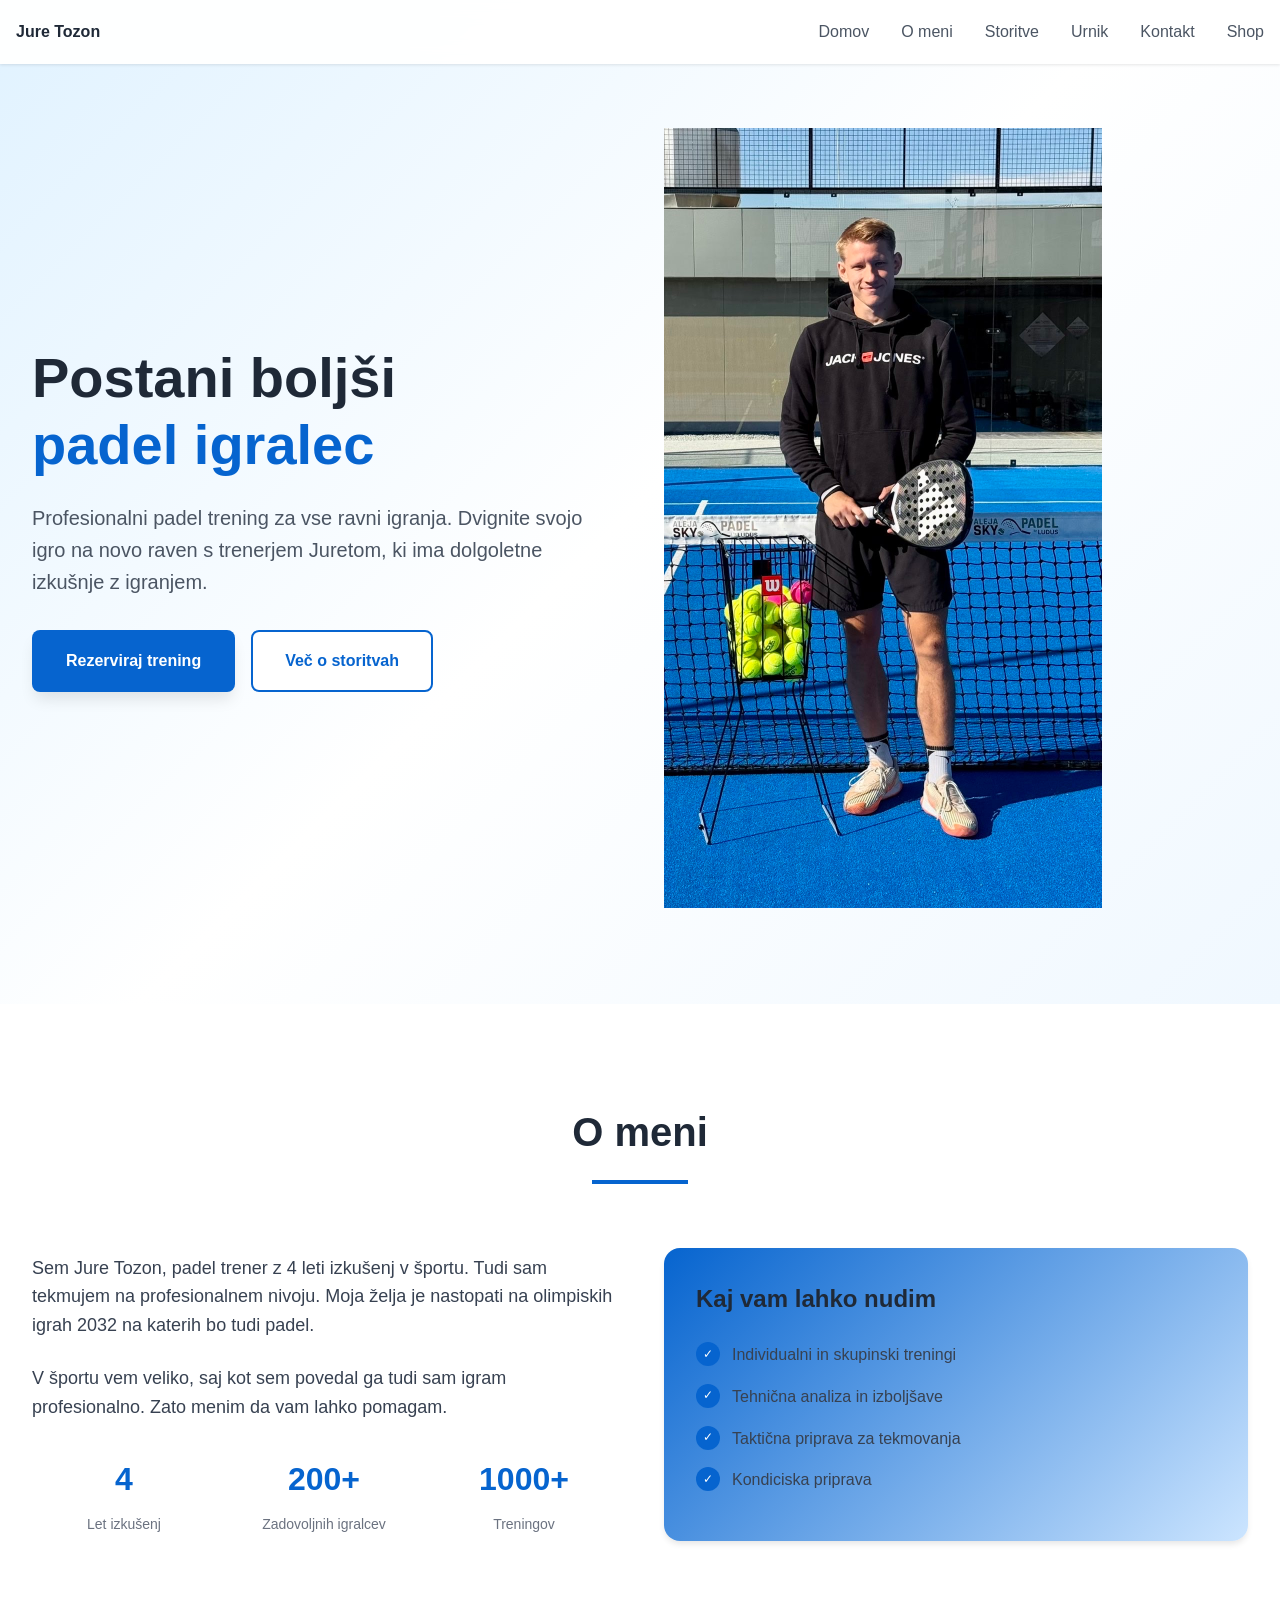
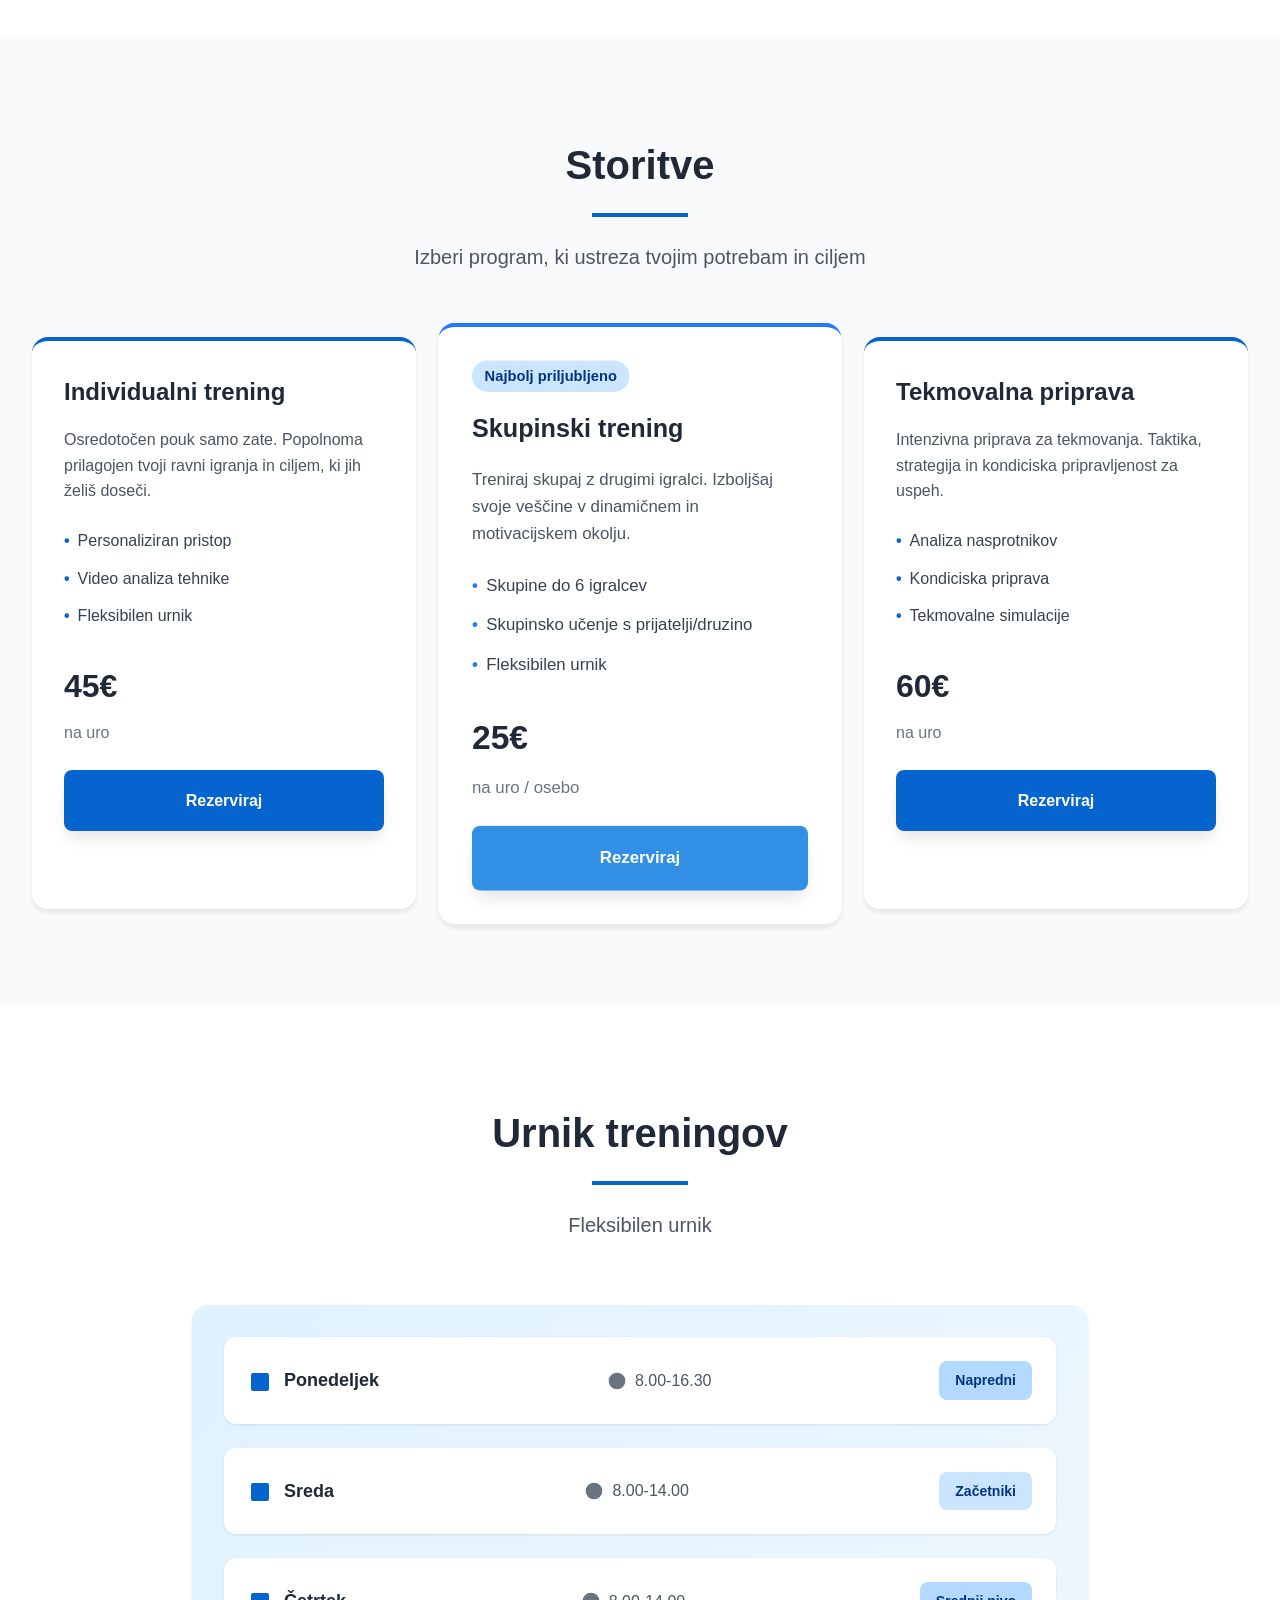
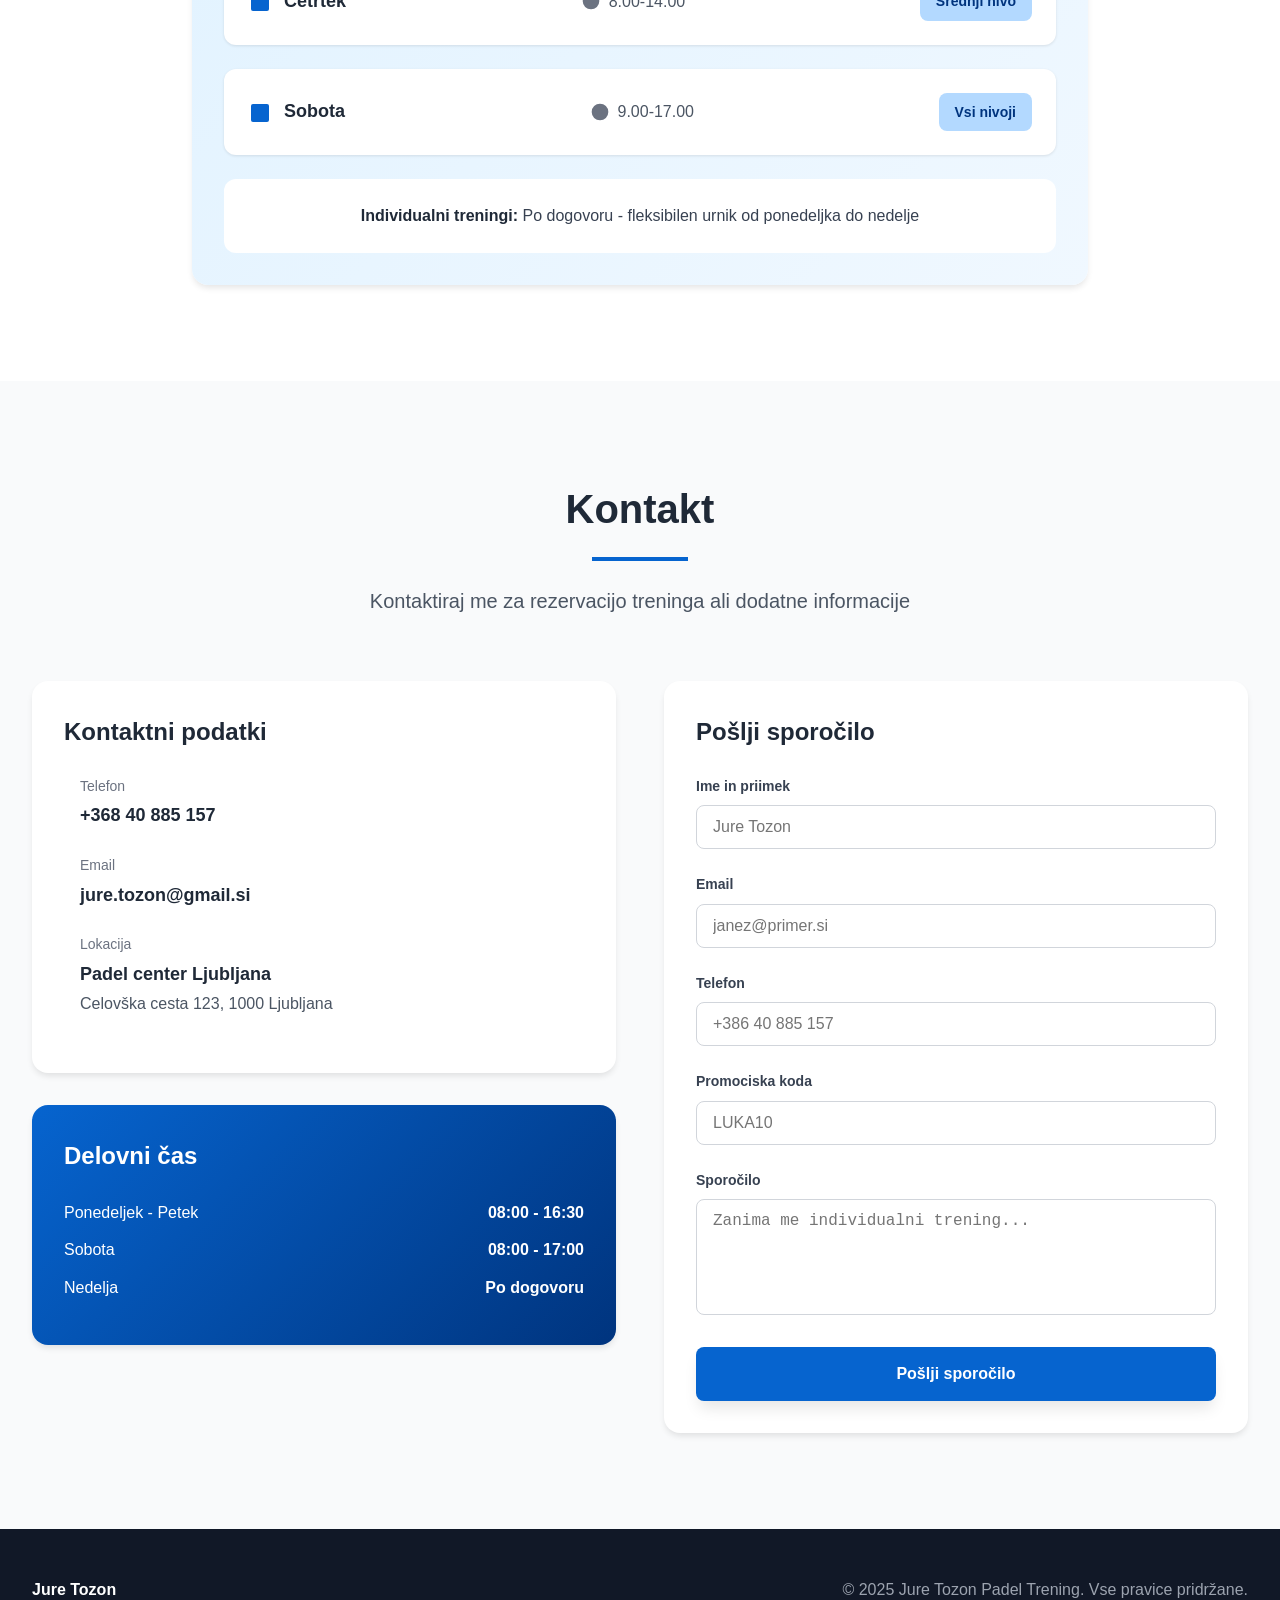
==== commit aa5d2017: "popravek slike v eno mapo" ====
--- a/index.html
+++ b/index.html
@@ -42,7 +42,7 @@
                     <a href="#services" class="btn btn-secondary">Več o storitvah</a>
                 </div>
             </div>
-            <img src="tozon.JPG" alt="tozon" width="438" height="780">
+            <img src="Accessories/tozon.JPG" alt="tozon" width="438" height="780">
         </div>
     </section>
 
@@ -426,4 +426,4 @@
         });
     </script>
 </body>
-</html>
+</html>
--- a/style.css
+++ b/style.css
@@ -0,0 +1,637 @@
+* {
+    margin: 0;
+    padding: 0;
+    box-sizing: border-box;
+}
+
+body {
+    font-family: -apple-system, BlinkMacSystemFont, 'Segoe UI', Roboto, 'Helvetica Neue', Arial, sans-serif;
+    line-height: 1.6;
+    color: #1f2937;
+    background: #ffffff;
+}
+
+.container {
+    max-width: 1280px;
+    margin: 0 auto;
+    padding: 0 1rem;
+}
+
+nav {
+    position: fixed;
+    top: 0;
+    width: 100%;
+    background: rgba(255, 255, 255, 0.95);
+    backdrop-filter: blur(10px);
+    box-shadow: 0 1px 3px rgba(0, 0, 0, 0.1);
+    z-index: 1000;
+}
+
+nav .container {
+    display: flex;
+    justify-content: space-between;
+    align-items: center;
+    height: 64px;
+}
+
+.nav-links {
+    display: flex;
+    gap: 2rem;
+    list-style: none;
+}
+
+.nav-links a {
+    text-decoration: none;
+    color: #4b5563;
+    font-weight: 500;
+    transition: color 0.3s;
+}
+
+.nav-links a:hover {
+    color: #0664cf;
+}
+
+.menu-toggle {
+    display: none;
+    background: none;
+    border: none;
+    cursor: pointer;
+    padding: 0.5rem;
+}
+
+.menu-toggle span {
+    display: block;
+    width: 24px;
+    height: 3px;
+    background: #4b5563;
+    margin: 5px 0;
+    transition: 0.3s;
+}
+
+.hero {
+    padding: 8rem 1rem 6rem;
+    background: linear-gradient(135deg, #e0f2ff 0%, #ffffff 50%, #f0f8ff 100%);
+}
+
+.hero .container {
+    display: grid;
+    grid-template-columns: 1fr 1fr;
+    gap: 3rem;
+    align-items: center;
+}
+
+.hero-content h1 {
+    font-size: 3.5rem;
+    font-weight: bold;
+    line-height: 1.2;
+    margin-bottom: 1.5rem;
+}
+
+.hero-content .highlight {
+    color: #0664cf;
+}
+
+.hero-content p {
+    font-size: 1.25rem;
+    color: #4b5563;
+    margin-bottom: 2rem;
+}
+
+.hero-buttons {
+    display: flex;
+    gap: 1rem;
+    flex-wrap: wrap;
+}
+
+.btn {
+    display: inline-block;
+    padding: 1rem 2rem;
+    font-size: 1rem;
+    font-weight: 600;
+    text-decoration: none;
+    border-radius: 0.5rem;
+    transition: all 0.3s;
+    border: 2px solid transparent;
+}
+
+.btn-primary {
+    background: #0664cf;
+    color: white;
+    box-shadow: 0 10px 15px -3px rgba(0, 0, 0, 0.1);
+}
+
+.btn-primary:hover {
+    background: #257bf3;
+    transform: translateY(-2px);
+    box-shadow: 0 20px 25px -5px rgba(0, 0, 0, 0.1);
+}
+
+.btn-secondary {
+    background: white;
+    color: #0664cf;
+    border-color: #0664cf;
+}
+
+.btn-secondary:hover {
+    background: #e0f2ff;
+}
+
+.hero-visual {
+    position: relative;
+    height: 400px;
+}
+
+.hero-box {
+    width: 100%;
+    height: 100%;
+    background: linear-gradient(135deg, #257bf3 0%, #257bf3 100%);
+    border-radius: 1.5rem;
+    box-shadow: 0 25px 50px -12px rgba(0, 0, 0, 0.25);
+    transform: rotate(3deg);
+    transition: transform 0.3s;
+}
+
+.hero-box:hover {
+    transform: rotate(6deg);
+}
+
+section {
+    padding: 6rem 1rem;
+}
+
+.section-header {
+    text-align: center;
+    margin-bottom: 4rem;
+}
+
+.section-header h2 {
+    font-size: 2.5rem;
+    font-weight: bold;
+    margin-bottom: 1rem;
+}
+
+.section-divider {
+    width: 96px;
+    height: 4px;
+    background: #0664cf;
+    margin: 0 auto 1.5rem;
+}
+
+.section-header p {
+    font-size: 1.25rem;
+    color: #4b5563;
+    max-width: 42rem;
+    margin: 0 auto;
+}
+
+.about {
+    background: white;
+}
+
+.about-grid {
+    display: grid;
+    grid-template-columns: 1fr 1fr;
+    gap: 3rem;
+    align-items: center;
+}
+
+.about-text p {
+    font-size: 1.125rem;
+    color: #374151;
+    margin-bottom: 1.5rem;
+}
+
+.stats {
+    display: grid;
+    grid-template-columns: repeat(3, 1fr);
+    gap: 1rem;
+    margin-top: 2rem;
+}
+
+.stat {
+    text-align: center;
+}
+
+.stat-number {
+    font-size: 2rem;
+    font-weight: bold;
+    color: #0664cf;
+    margin-bottom: 0.5rem;
+}
+
+.stat-label {
+    font-size: 0.875rem;
+    color: #6b7280;
+}
+
+.specialties {
+    background: linear-gradient(135deg, #0664cf 0%, #cce5ff 100%);
+    border-radius: 1rem;
+    padding: 2rem;
+    box-shadow: 0 4px 6px -1px rgba(0, 0, 0, 0.1);
+}
+
+.specialties h3 {
+    font-size: 1.5rem;
+    font-weight: bold;
+    margin-bottom: 1.5rem;
+}
+
+.specialties ul {
+    list-style: none;
+}
+
+.specialties li {
+    display: flex;
+    align-items: flex-start;
+    margin-bottom: 1rem;
+    color: #374151;
+}
+
+.checkmark {
+    width: 24px;
+    height: 24px;
+    background: #0664cf;
+    border-radius: 50%;
+    display: flex;
+    align-items: center;
+    justify-content: center;
+    margin-right: 0.75rem;
+    flex-shrink: 0;
+    color: white;
+    font-size: 0.75rem;
+}
+
+.services {
+    background: #f9fafb;
+}
+
+.services-grid {
+    display: grid;
+    grid-template-columns: repeat(3, 1fr);
+    gap: 2rem;
+}
+
+.service-card {
+    background: white;
+    border-radius: 1rem;
+    padding: 2rem;
+    box-shadow: 0 4px 6px -1px rgba(0, 0, 0, 0.1);
+    border-top: 4px solid #0664cf;
+    transition: all 0.3s;
+}
+
+.service-card:hover {
+    box-shadow: 0 20px 25px -5px rgba(0, 0, 0, 0.1);
+}
+
+.service-card.featured {
+    border-top-color: #257bf3;
+    transform: scale(1.05);
+}
+
+.service-badge {
+    display: inline-block;
+    padding: 0.25rem 0.75rem;
+    background: #cce5ff;
+    color: #00347e;
+    border-radius: 9999px;
+    font-size: 0.875rem;
+    font-weight: 600;
+    margin-bottom: 1rem;
+}
+
+.service-card h3 {
+        font-size: 1.5rem;
+        font-weight: bold;
+        margin-bottom: 1rem;
+}
+
+.service-card p {
+    color: #4b5563;
+    margin-bottom: 1.5rem;
+}
+
+.service-features {
+    list-style: none;
+    margin-bottom: 2rem;
+}
+
+.service-features li {
+    display: flex;
+    align-items: flex-start;
+    color: #374151;
+    margin-bottom: 0.75rem;
+}
+
+.bullet {
+    color: #0664cf;
+    margin-right: 0.5rem;
+    font-weight: bold;
+}
+
+.service-card.featured .bullet {
+    color: #257bf3;
+}
+
+.price {
+    font-size: 2rem;
+    font-weight: bold;
+    margin-bottom: 0.5rem;
+}
+
+.price-label {
+    color: #6b7280;
+    margin-bottom: 1.5rem;
+}
+
+.schedule {
+    background: white;
+}
+
+.schedule-container {
+    max-width: 56rem;
+    margin: 0 auto;
+}
+
+.schedule-wrapper {
+    background: linear-gradient(135deg, #e0f2ff 0%, #f0f8ff 100%);
+    border-radius: 1rem;
+    padding: 2rem;
+    box-shadow: 0 4px 6px -1px rgba(0, 0, 0, 0.1);
+}
+
+.schedule-item {
+    background: white;
+    border-radius: 0.75rem;
+    padding: 1.5rem;
+    margin-bottom: 1.5rem;
+    box-shadow: 0 1px 3px rgba(0, 0, 0, 0.1);
+    transition: box-shadow 0.3s;
+}
+
+.schedule-item:hover {
+    box-shadow: 0 4px 6px -1px rgba(0, 0, 0, 0.1);
+}
+
+.schedule-content {
+    display: flex;
+    justify-content: space-between;
+    align-items: center;
+    flex-wrap: wrap;
+    gap: 1rem;
+}
+
+.schedule-day {
+    display: flex;
+    align-items: center;
+    font-weight: bold;
+    font-size: 1.125rem;
+}
+
+.schedule-day svg {
+    width: 24px;
+    height: 24px;
+    margin-right: 0.75rem;
+    fill: #0664cf;
+}
+
+.schedule-time {
+    display: flex;
+    align-items: center;
+    color: #4b5563;
+}
+
+.schedule-time svg {
+    width: 20px;
+    height: 20px;
+    margin-right: 0.5rem;
+    fill: #6b7280;
+}
+
+.schedule-level {
+    padding: 0.5rem 1rem;
+    border-radius: 0.5rem;
+    font-weight: 600;
+    font-size: 0.875rem;
+}
+
+.level-advanced {
+    background: #b3d9ff;
+    color: #00347e;
+}
+
+.level-beginner {
+    background: #cce5ff;
+    color: #00347e;
+}
+
+.level-intermediate {
+    background: #b3d9ff;
+    color: #00347e;
+}
+
+.level-all {
+    background: #b3d9ff;
+    color: #00347e;
+}
+
+.schedule-note {
+    background: white;
+    border-radius: 0.75rem;
+    padding: 1.5rem;
+    text-align: center;
+    color: #374151;
+}
+
+.schedule-note strong {
+    color: #1f2937;
+}
+
+.contact {
+    background: #f9fafb;
+}
+
+.contact-grid {
+    display: grid;
+    grid-template-columns: 1fr 1fr;
+    gap: 3rem;
+    max-width: 80rem;
+    margin: 0 auto;
+}
+
+.contact-info {
+    display: flex;
+    flex-direction: column;
+    gap: 2rem;
+}
+
+.contact-card {
+    background: white;
+    border-radius: 1rem;
+    padding: 2rem;
+    box-shadow: 0 4px 6px -1px rgba(0, 0, 0, 0.1);
+}
+
+.contact-card h3 {
+    font-size: 1.5rem;
+    font-weight: bold;
+    margin-bottom: 1.5rem;
+}
+
+.contact-item {
+    display: flex;
+    align-items: flex-start;
+    margin-bottom: 1.5rem;
+}
+
+.contact-details {
+    margin-left: 1rem;
+}
+
+.contact-label {
+    font-size: 0.875rem;
+    color: #6b7280;
+    margin-bottom: 0.25rem;
+}
+
+.contact-value {
+    font-size: 1.125rem;
+    font-weight: 600;
+    color: #1f2937;
+}
+
+.contact-value a {
+    color: inherit;
+    text-decoration: none;
+    transition: color 0.3s;
+}
+
+.contact-value a:hover {
+    color: #0664cf;
+}
+
+.hours-card {
+    background: linear-gradient(135deg, #0664cf 0%, #00347e 100%);
+    color: white;
+}
+
+.hours-item {
+    display: flex;
+    justify-content: space-between;
+    margin-bottom: 0.75rem;
+}
+
+.contact-form {
+    background: white;
+    border-radius: 1rem;
+    padding: 2rem;
+    box-shadow: 0 4px 6px -1px rgba(0, 0, 0, 0.1);
+}
+
+.contact-form h3 {
+    font-size: 1.5rem;
+    font-weight: bold;
+    margin-bottom: 1.5rem;
+}
+
+.form-group {
+    margin-bottom: 1.5rem;
+}
+
+.form-group label {
+    display: block;
+    font-size: 0.875rem;
+    font-weight: 600;
+    color: #374151;
+    margin-bottom: 0.5rem;
+}
+
+.form-group input,
+.form-group textarea {
+    width: 100%;
+    padding: 0.75rem 1rem;
+    border: 1px solid #d1d5db;
+    border-radius: 0.5rem;
+    font-size: 1rem;
+    transition: all 0.3s;
+}
+
+.form-group input:focus,
+.form-group textarea:focus {
+    outline: none;
+    border-color: #0664cf;
+    box-shadow: 0 0 0 3px rgba(37, 123, 243, 0.1);
+}
+
+.form-group textarea {
+    resize: none;
+}
+
+footer {
+    background: #111827;
+    color: white;
+    padding: 3rem 1rem;
+}
+
+footer .container {
+    display: flex;
+    justify-content: space-between;
+    align-items: center;
+}
+
+footer p {
+    color: #9ca3af;
+}
+
+@media (max-width: 768px) {
+    .nav-links {
+    display: none;
+    position: absolute;
+    top: 64px;
+    left: 0;
+    right: 0;
+    background: white;
+    flex-direction: column;
+    padding: 1rem;
+    box-shadow: 0 4px 6px -1px rgba(0, 0, 0, 0.1);
+}
+
+.nav-links.active {
+    display: flex;
+}
+
+.menu-toggle {
+    display: block;
+}
+
+.hero .container,
+.about-grid,
+.services-grid,
+.contact-grid {
+    grid-template-columns: 1fr;
+}
+
+.service-card.featured {
+    transform: none;
+}
+
+.hero-content h1 {
+    font-size: 2.5rem;
+}
+
+.stats {
+    grid-template-columns: repeat(3, 1fr);
+}
+
+.schedule-content {
+    flex-direction: column;
+    align-items: flex-start;
+}
+
+footer .container {
+    flex-direction: column;
+    text-align: center;
+    gap: 1rem;
+    }
+}
